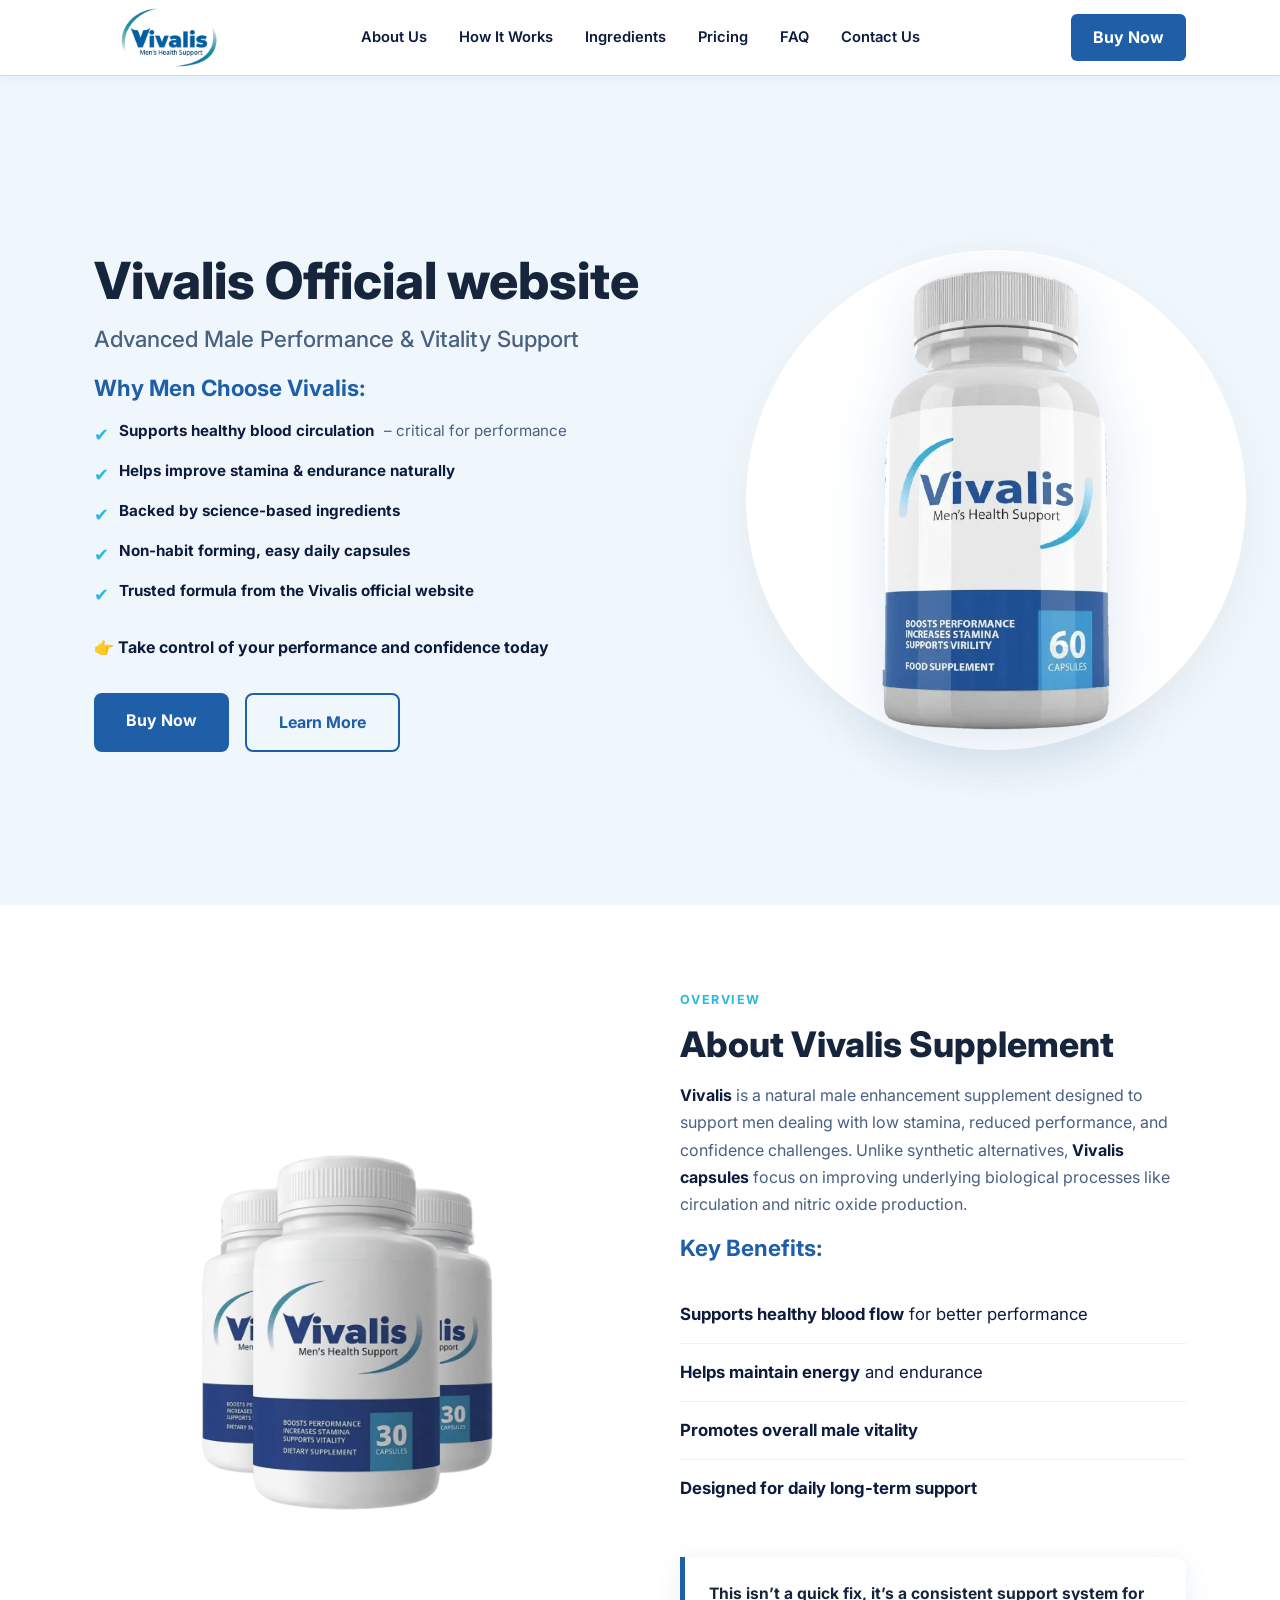
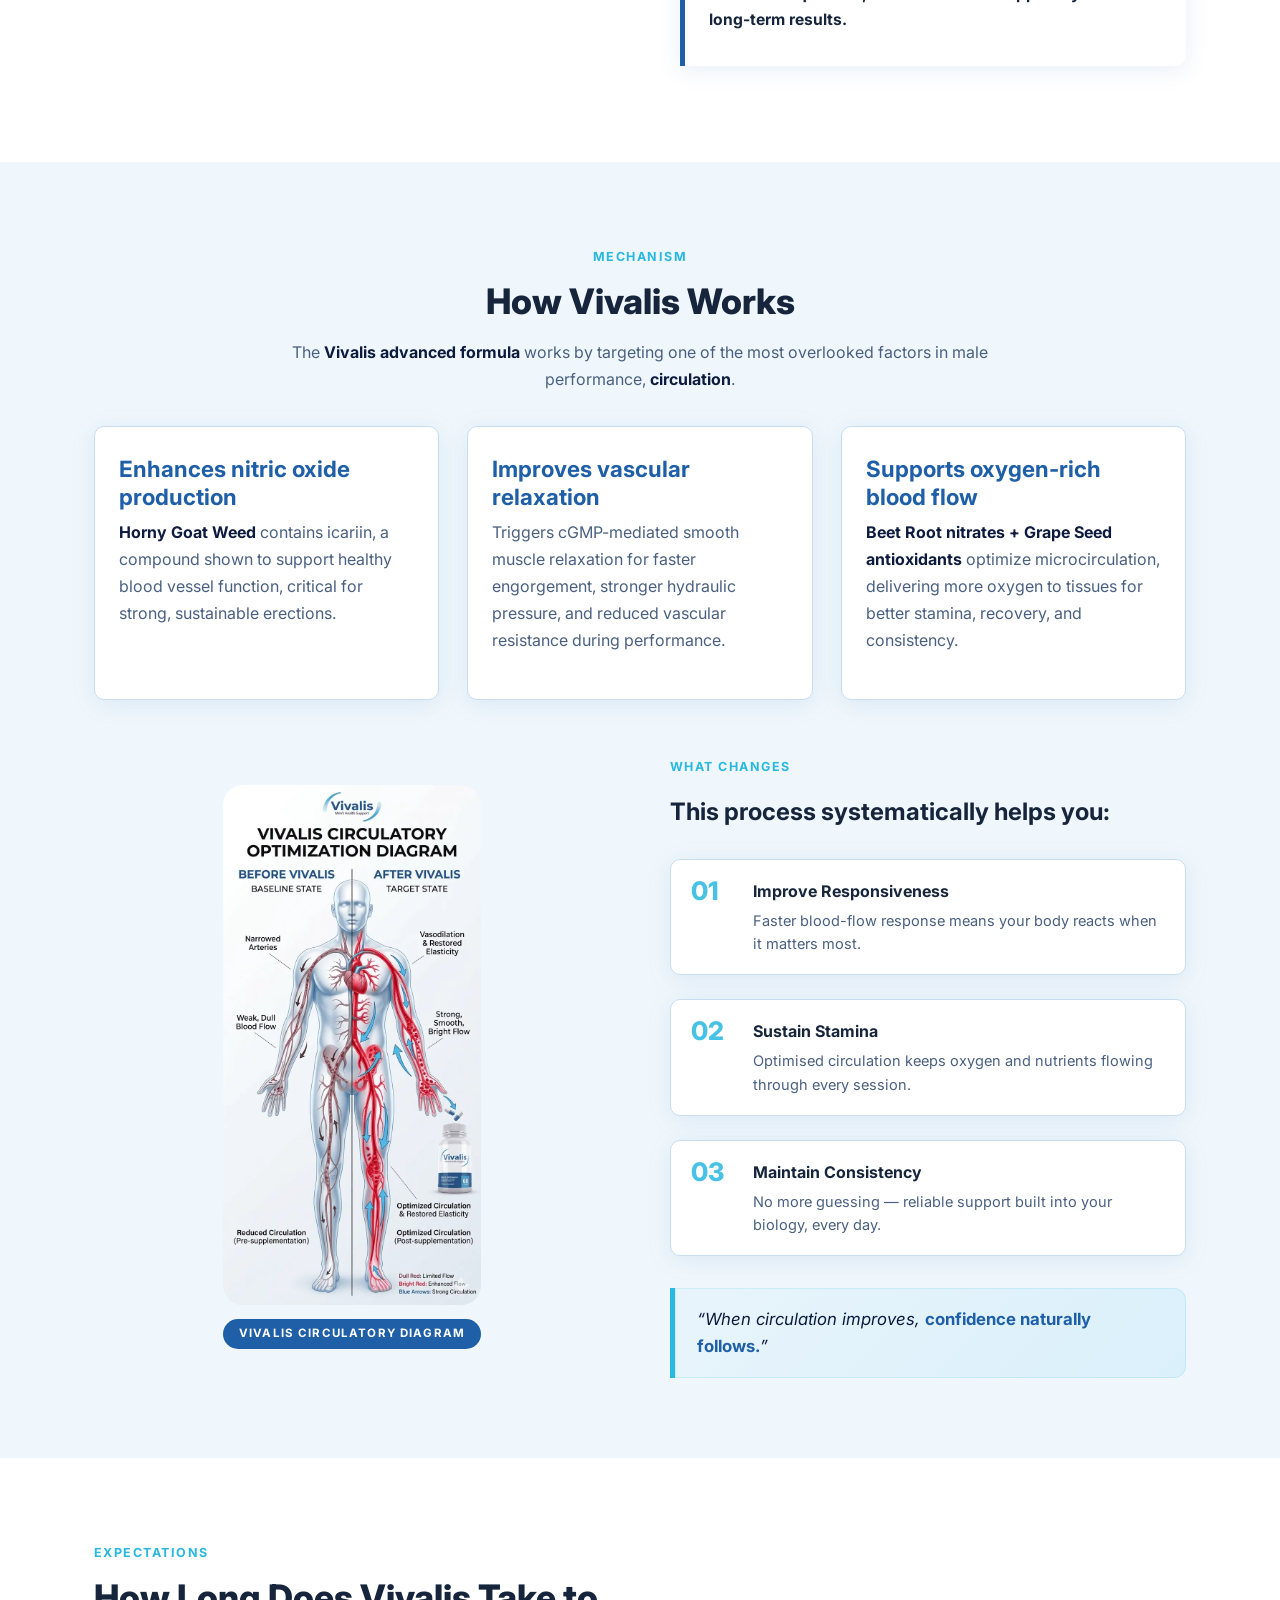
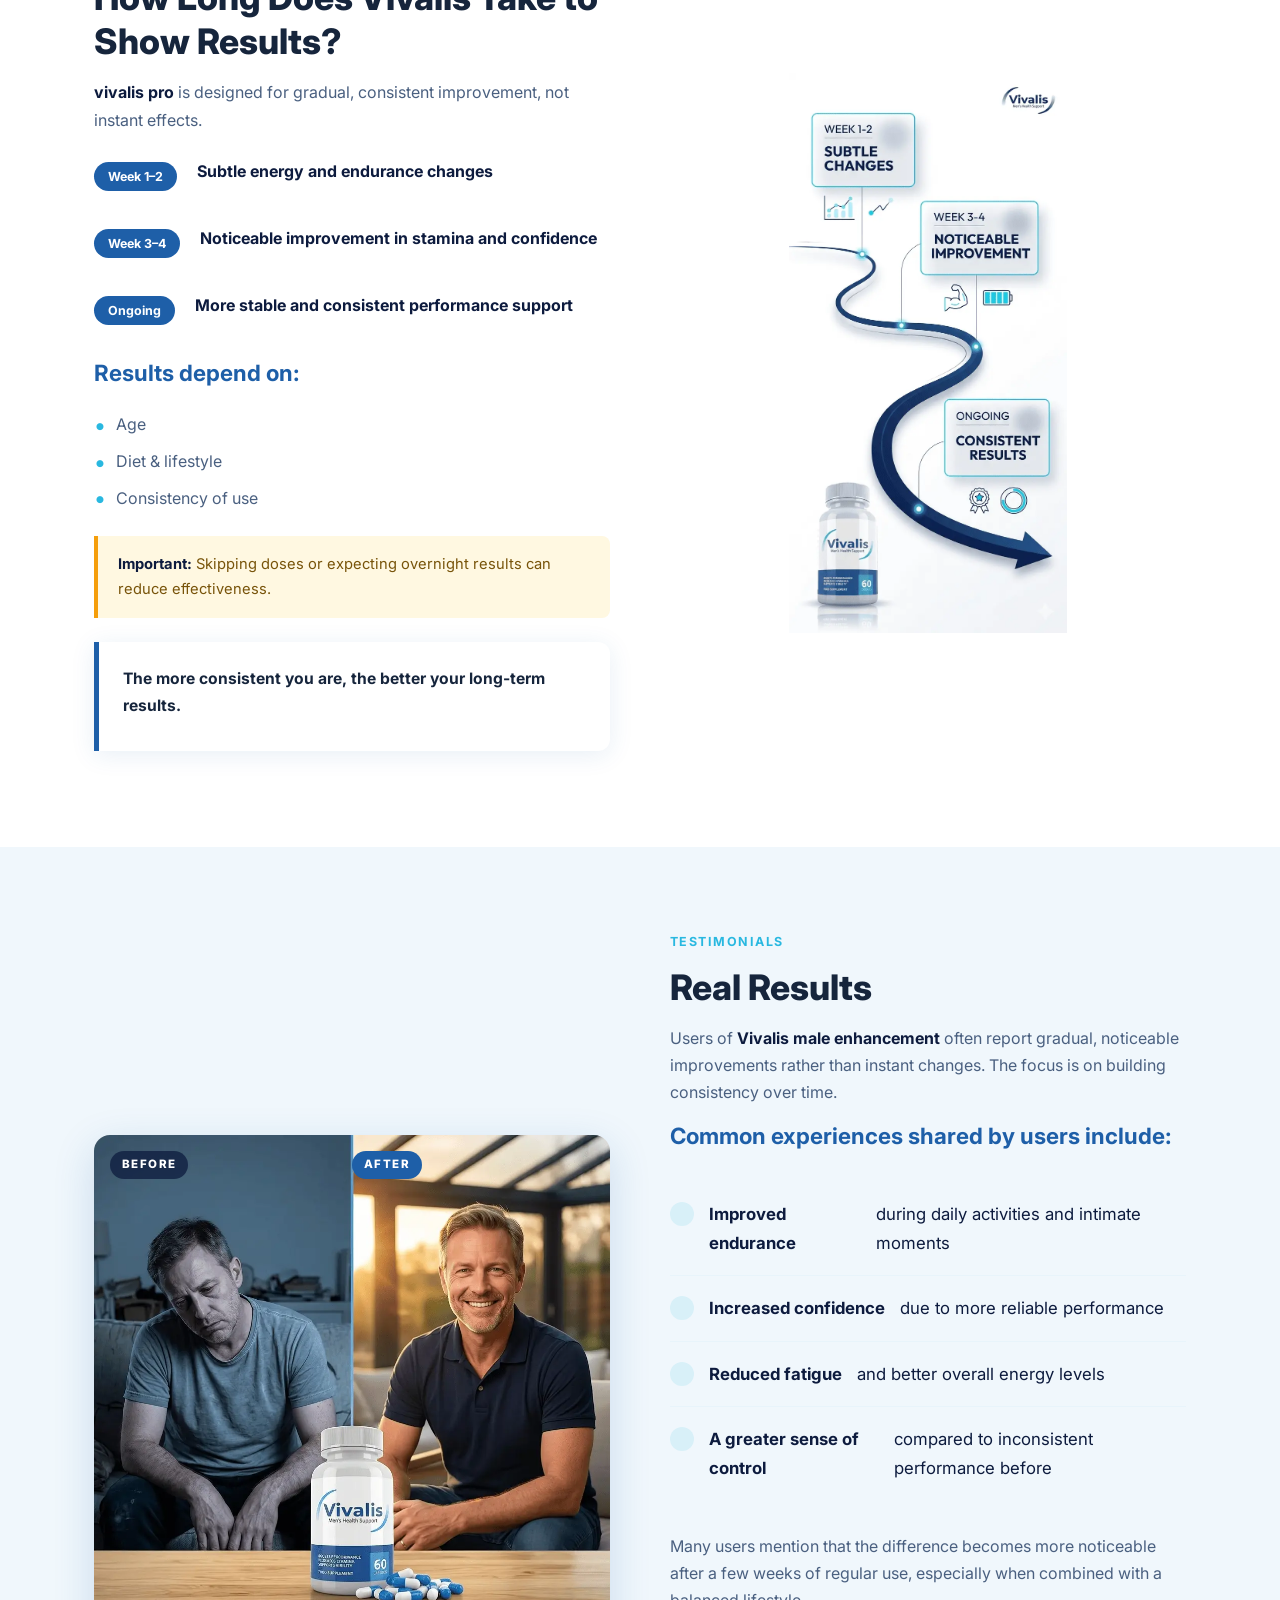
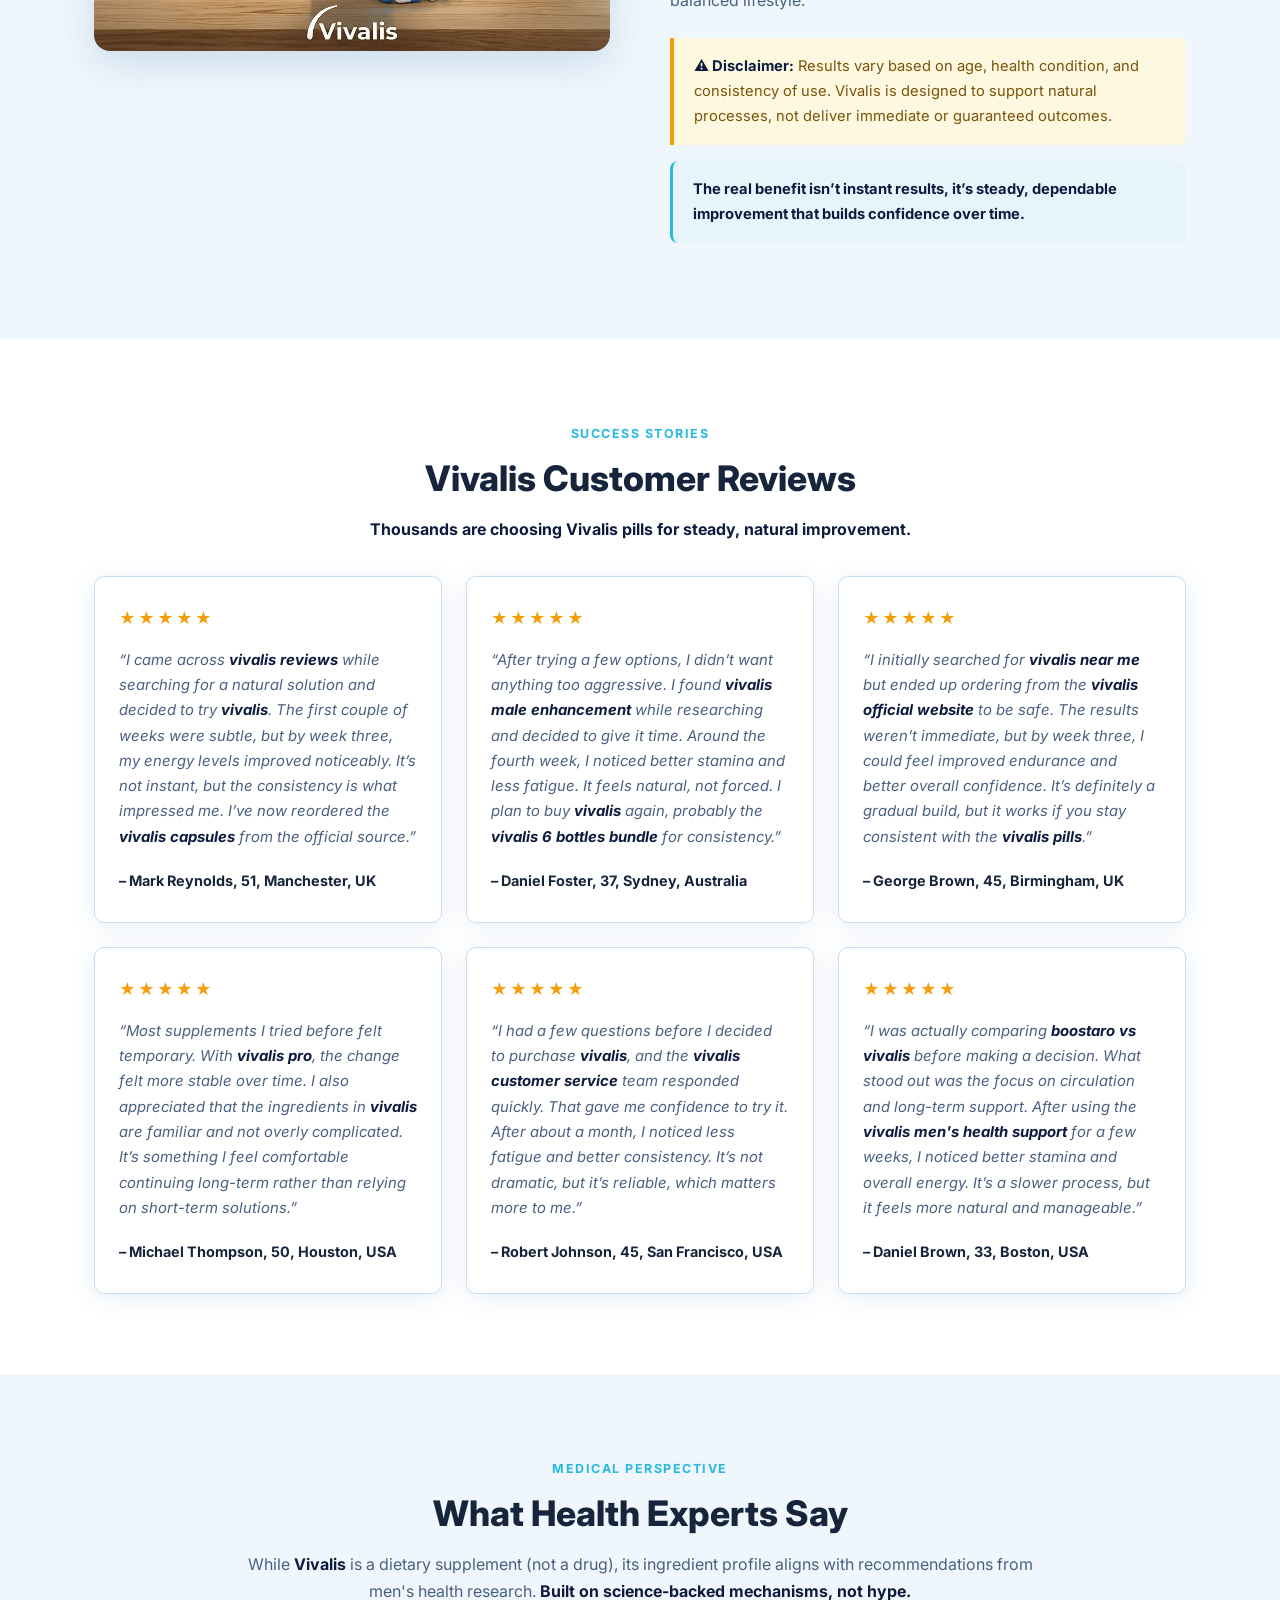
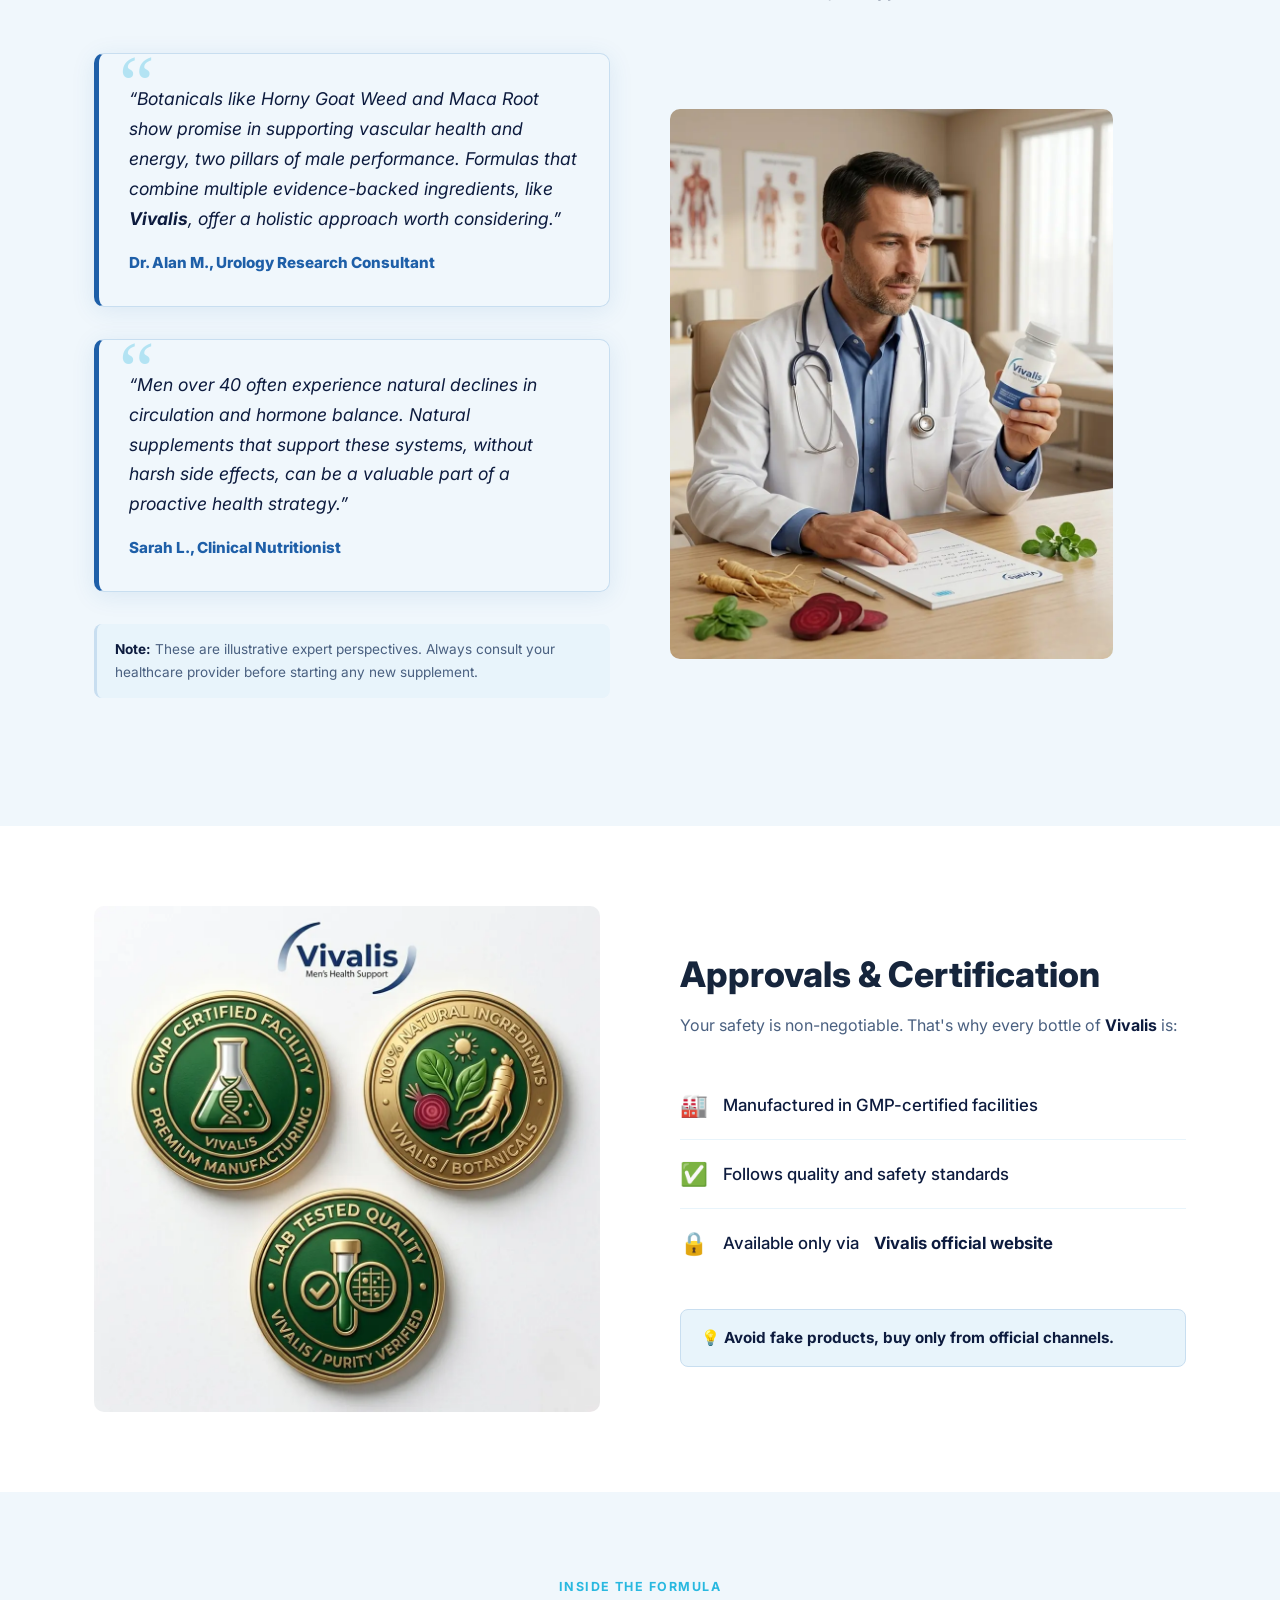
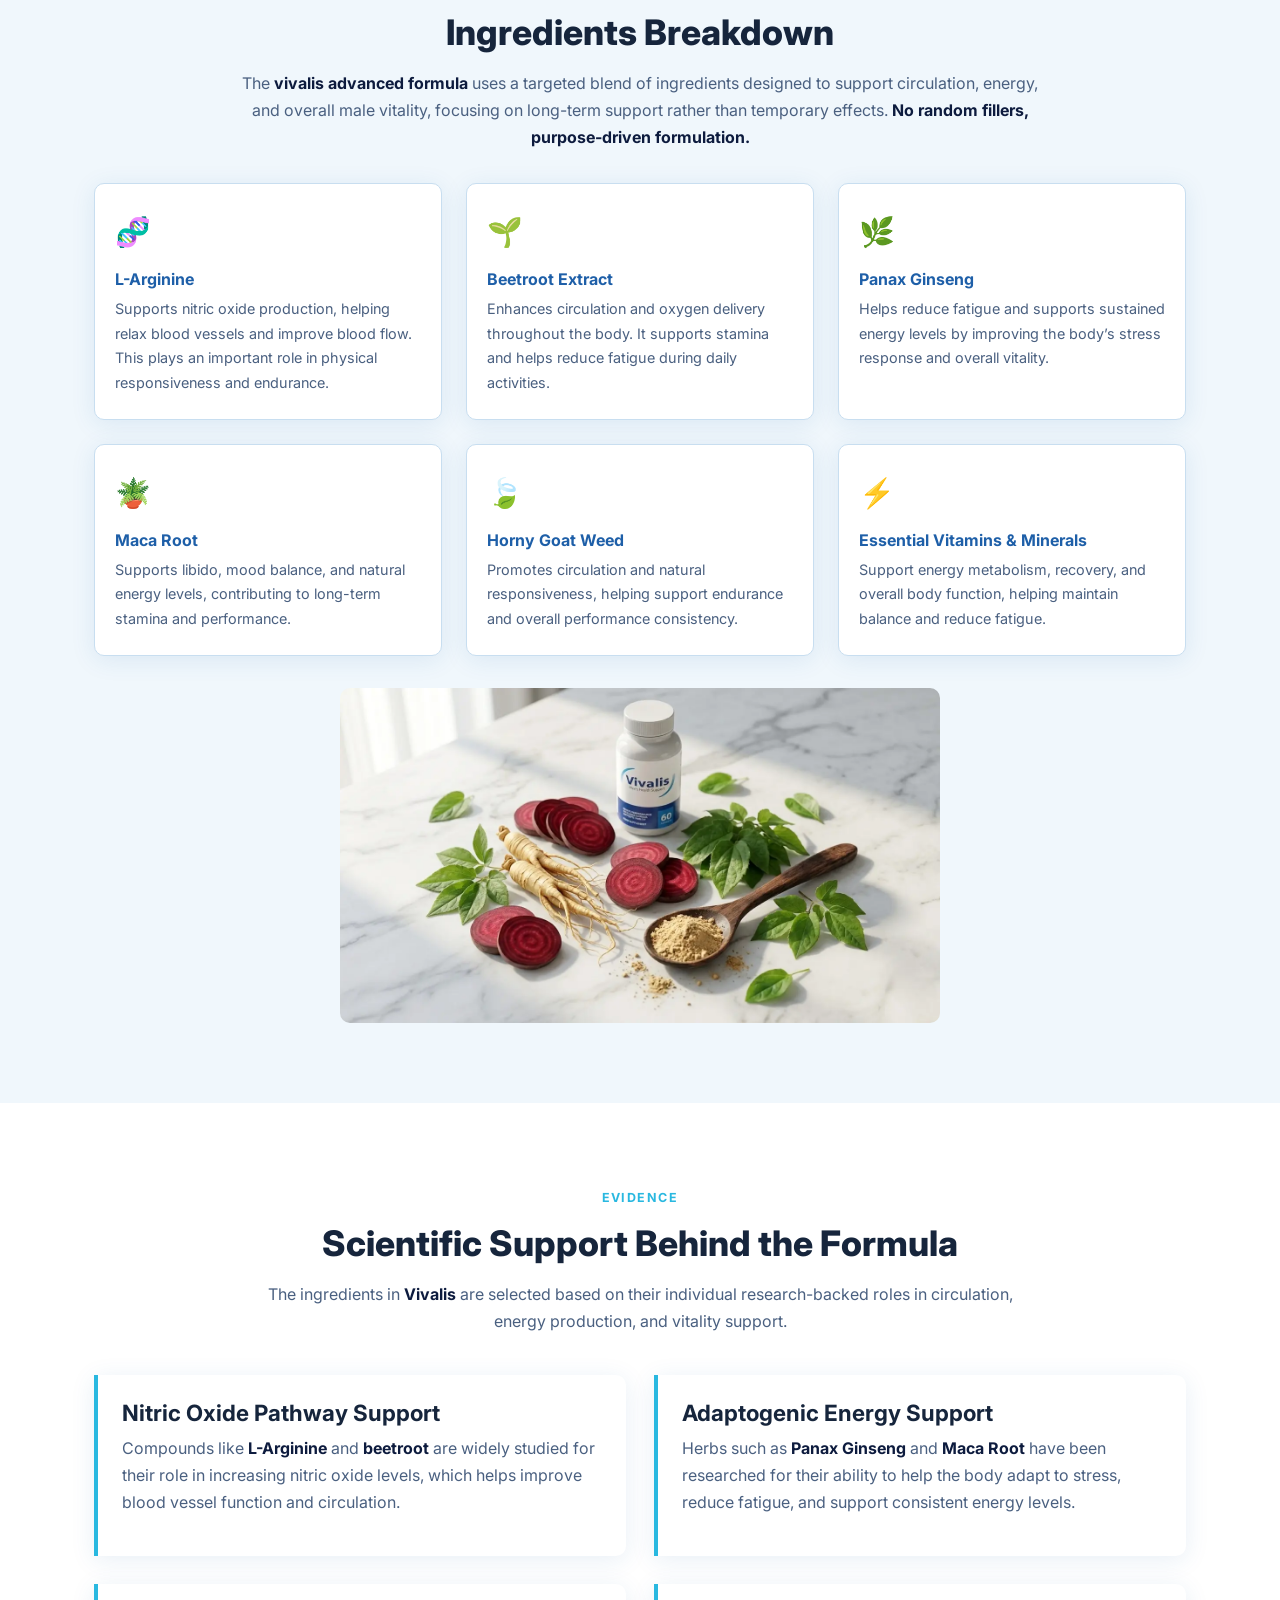
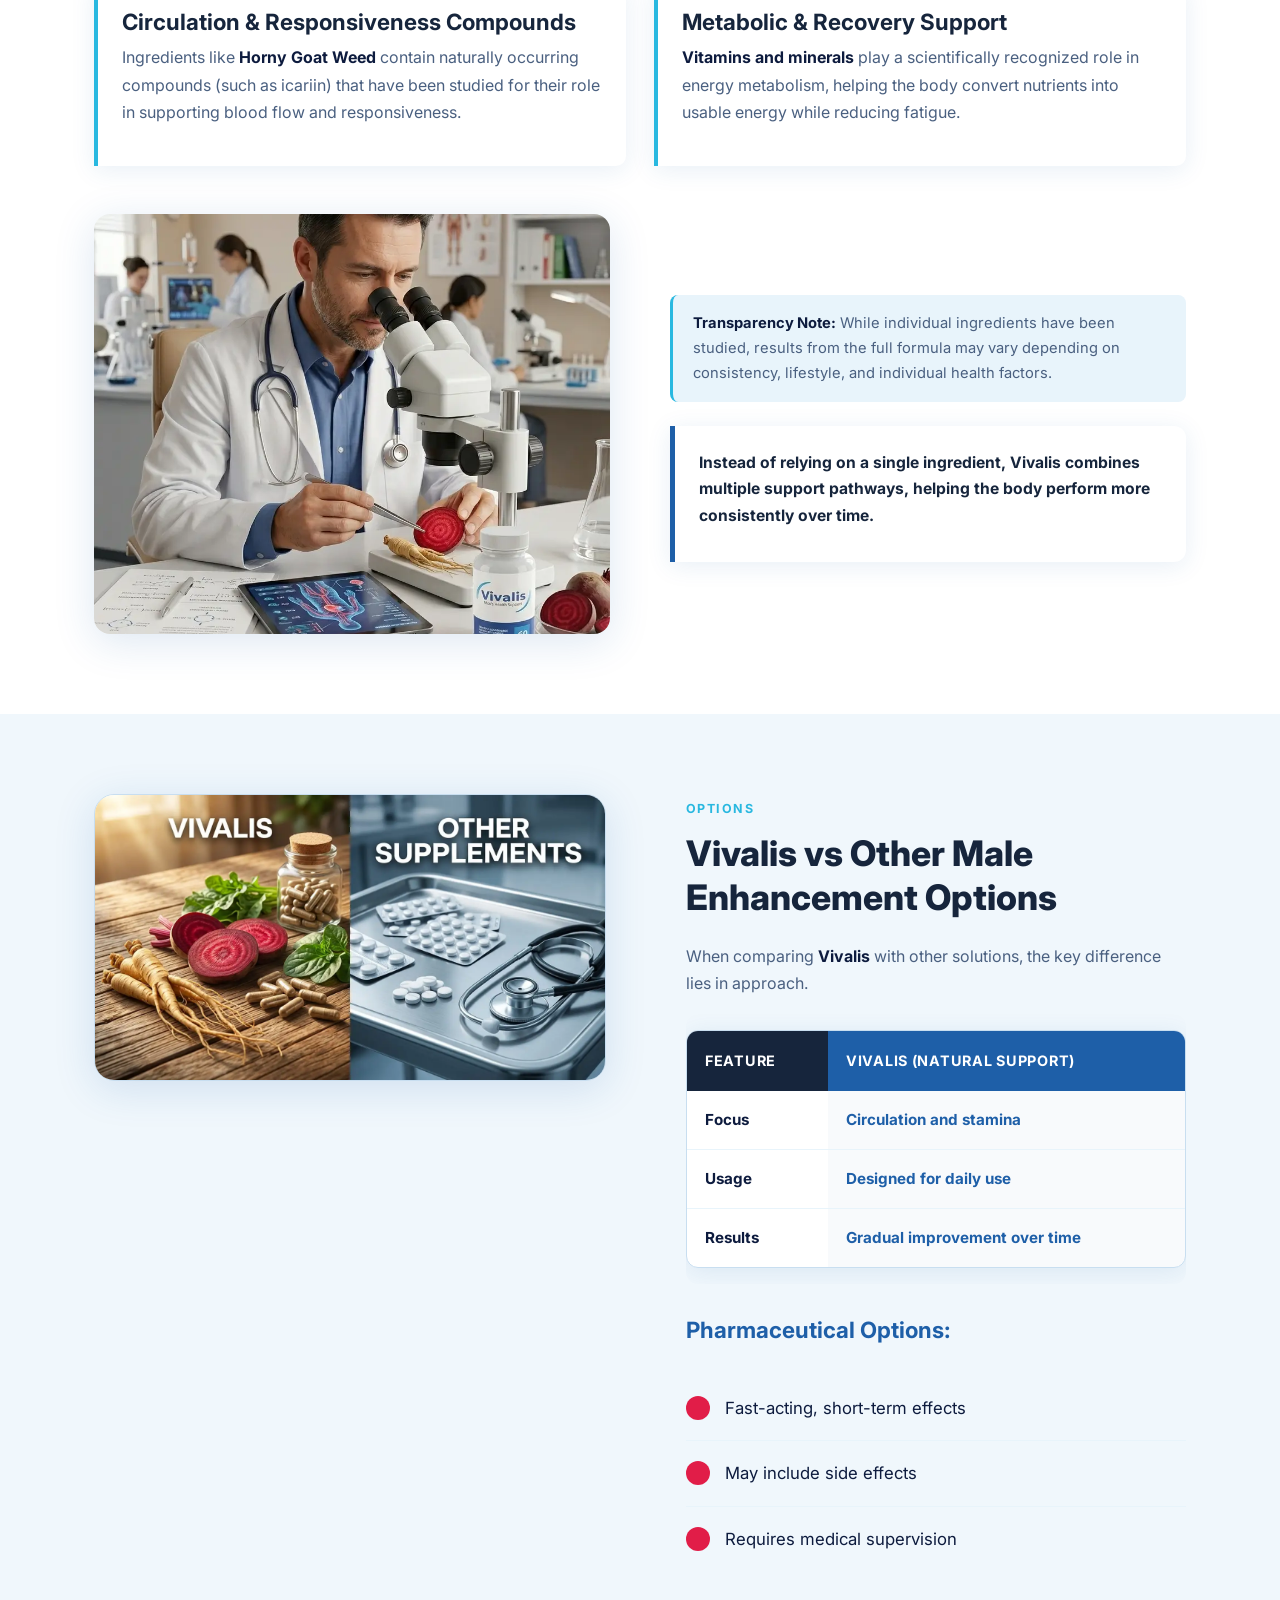
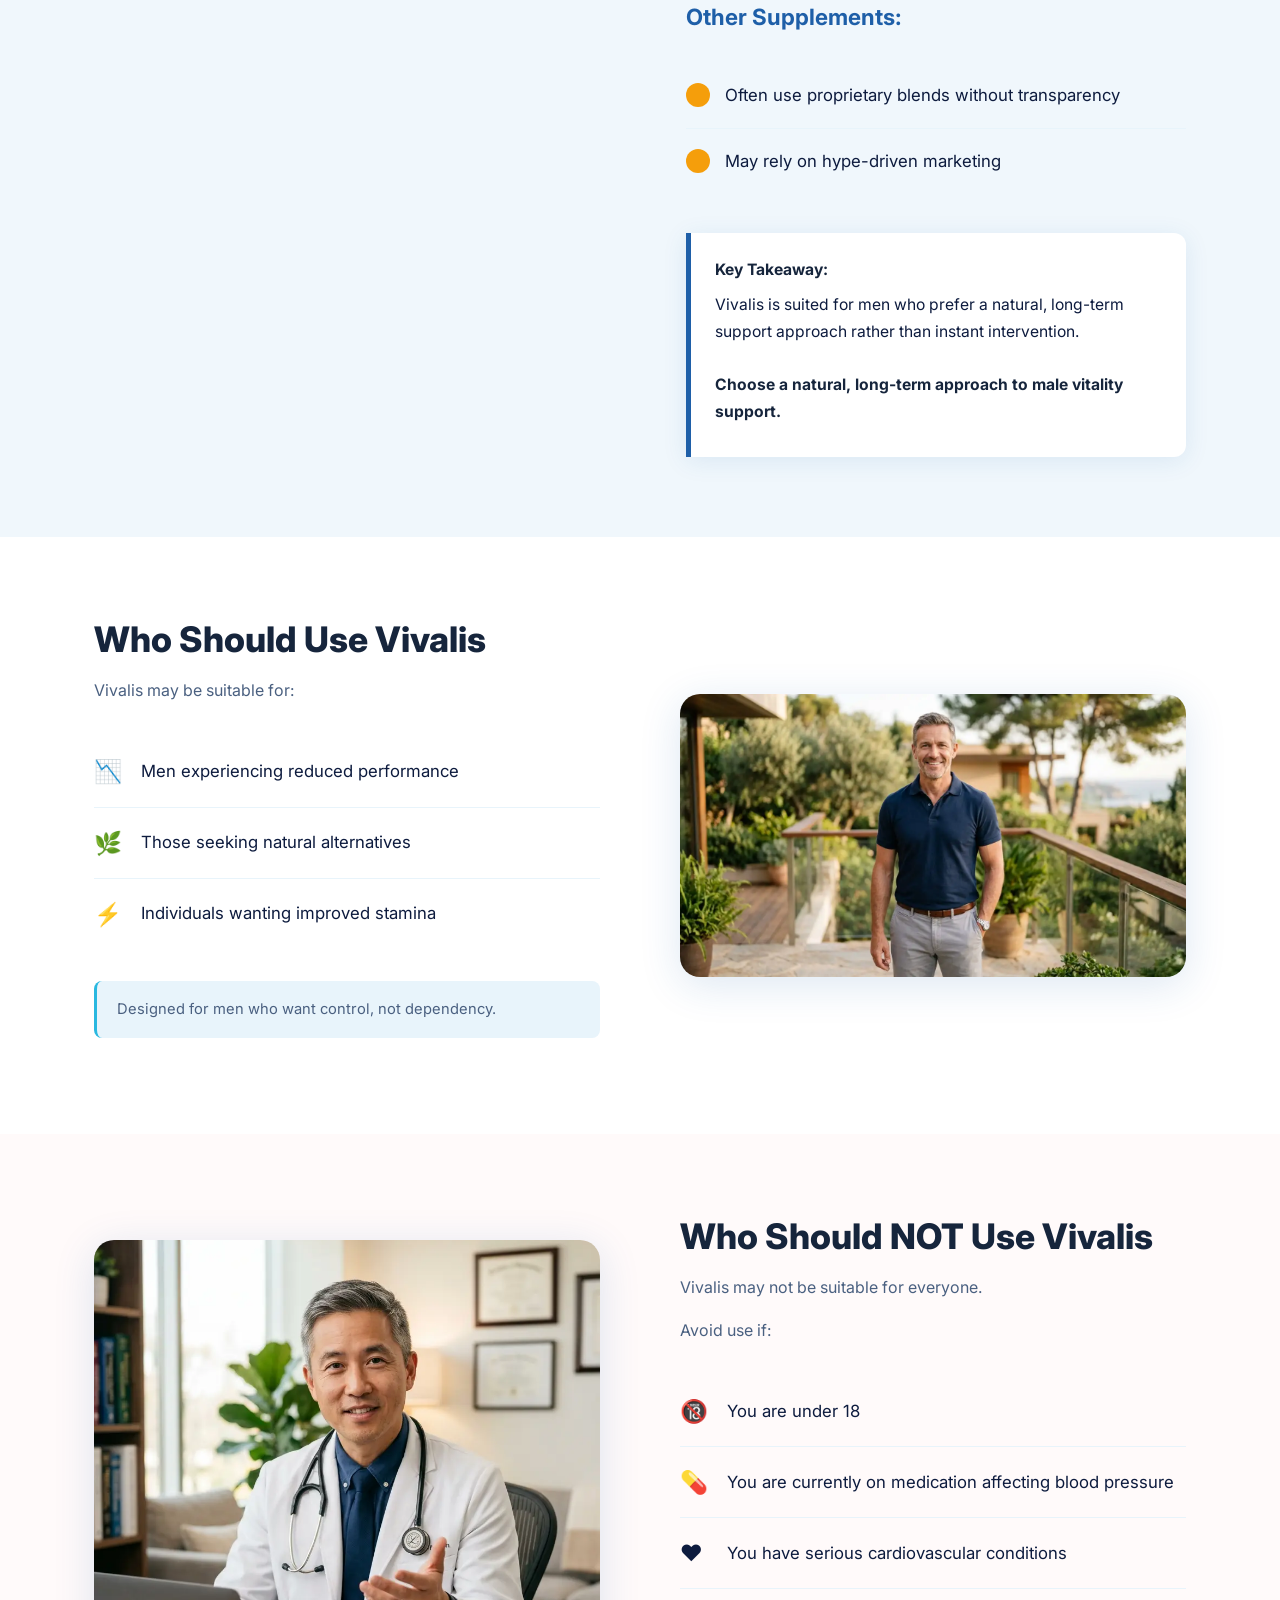
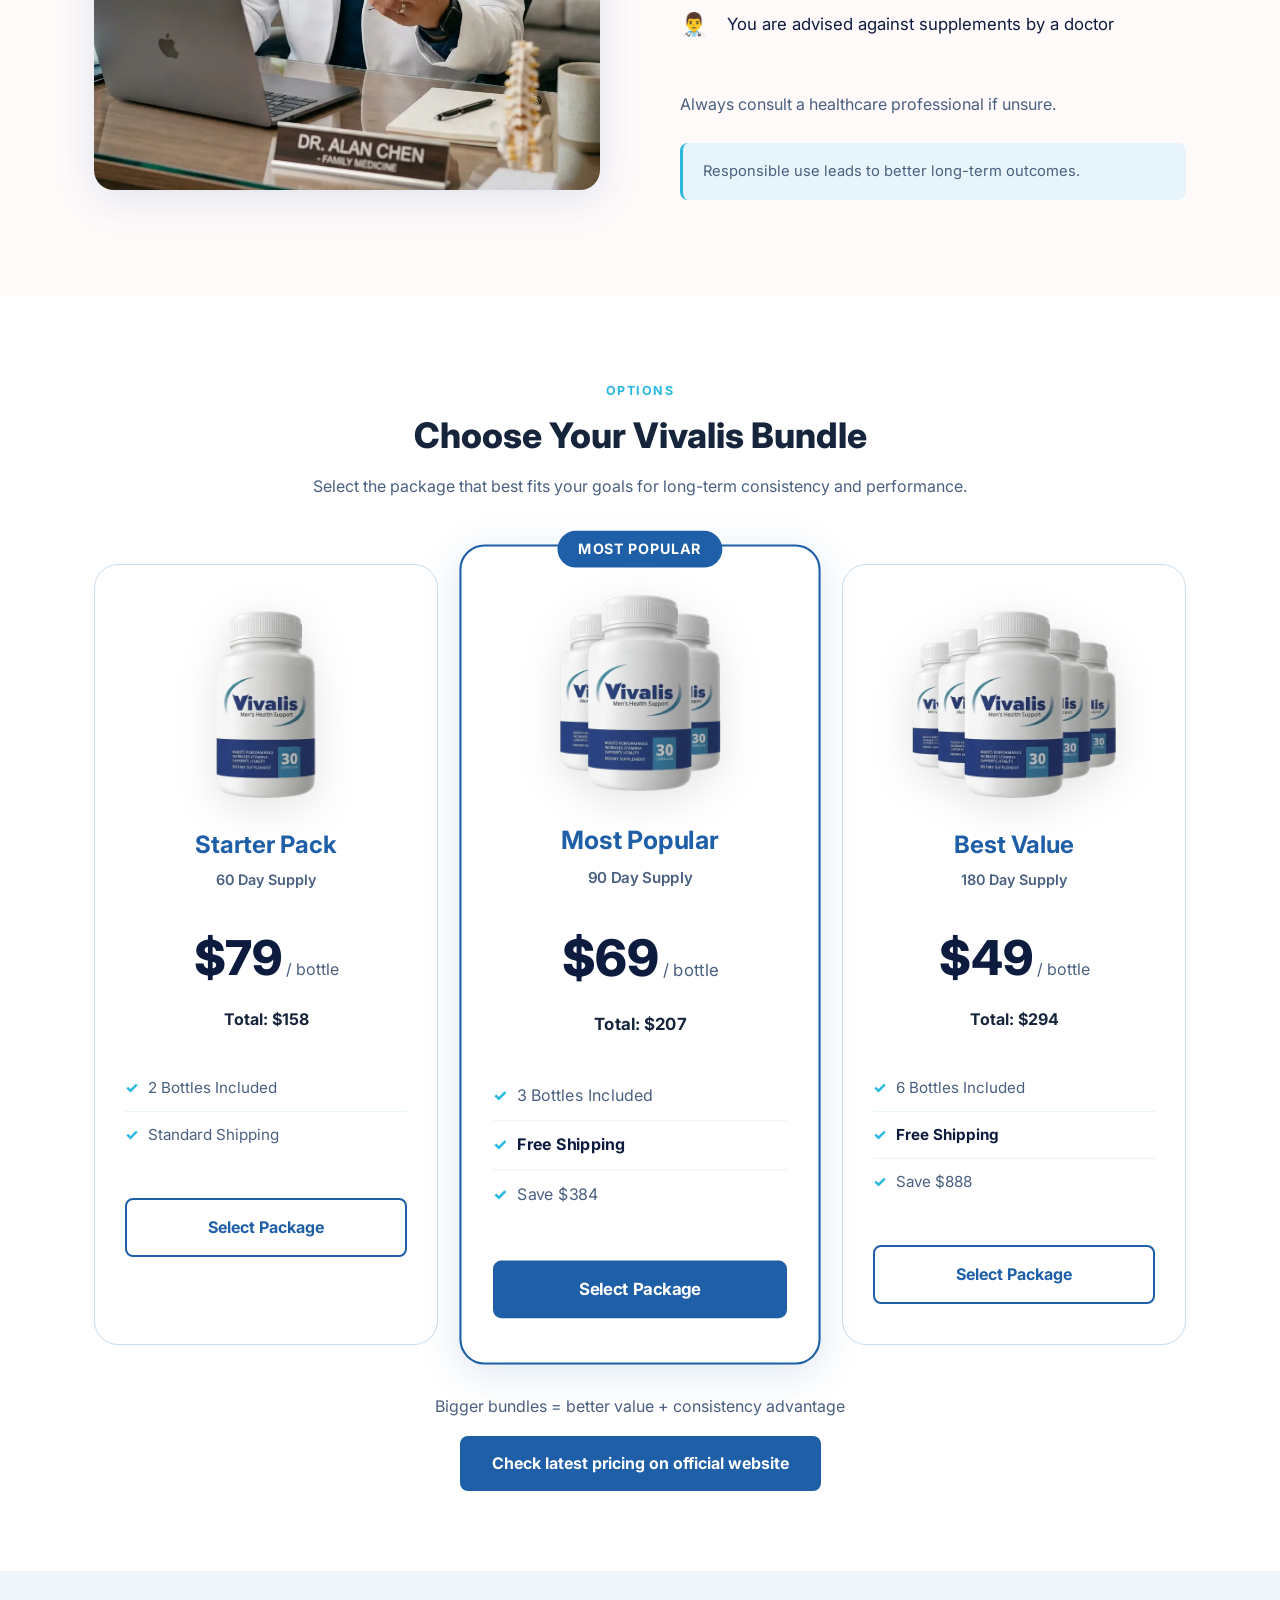
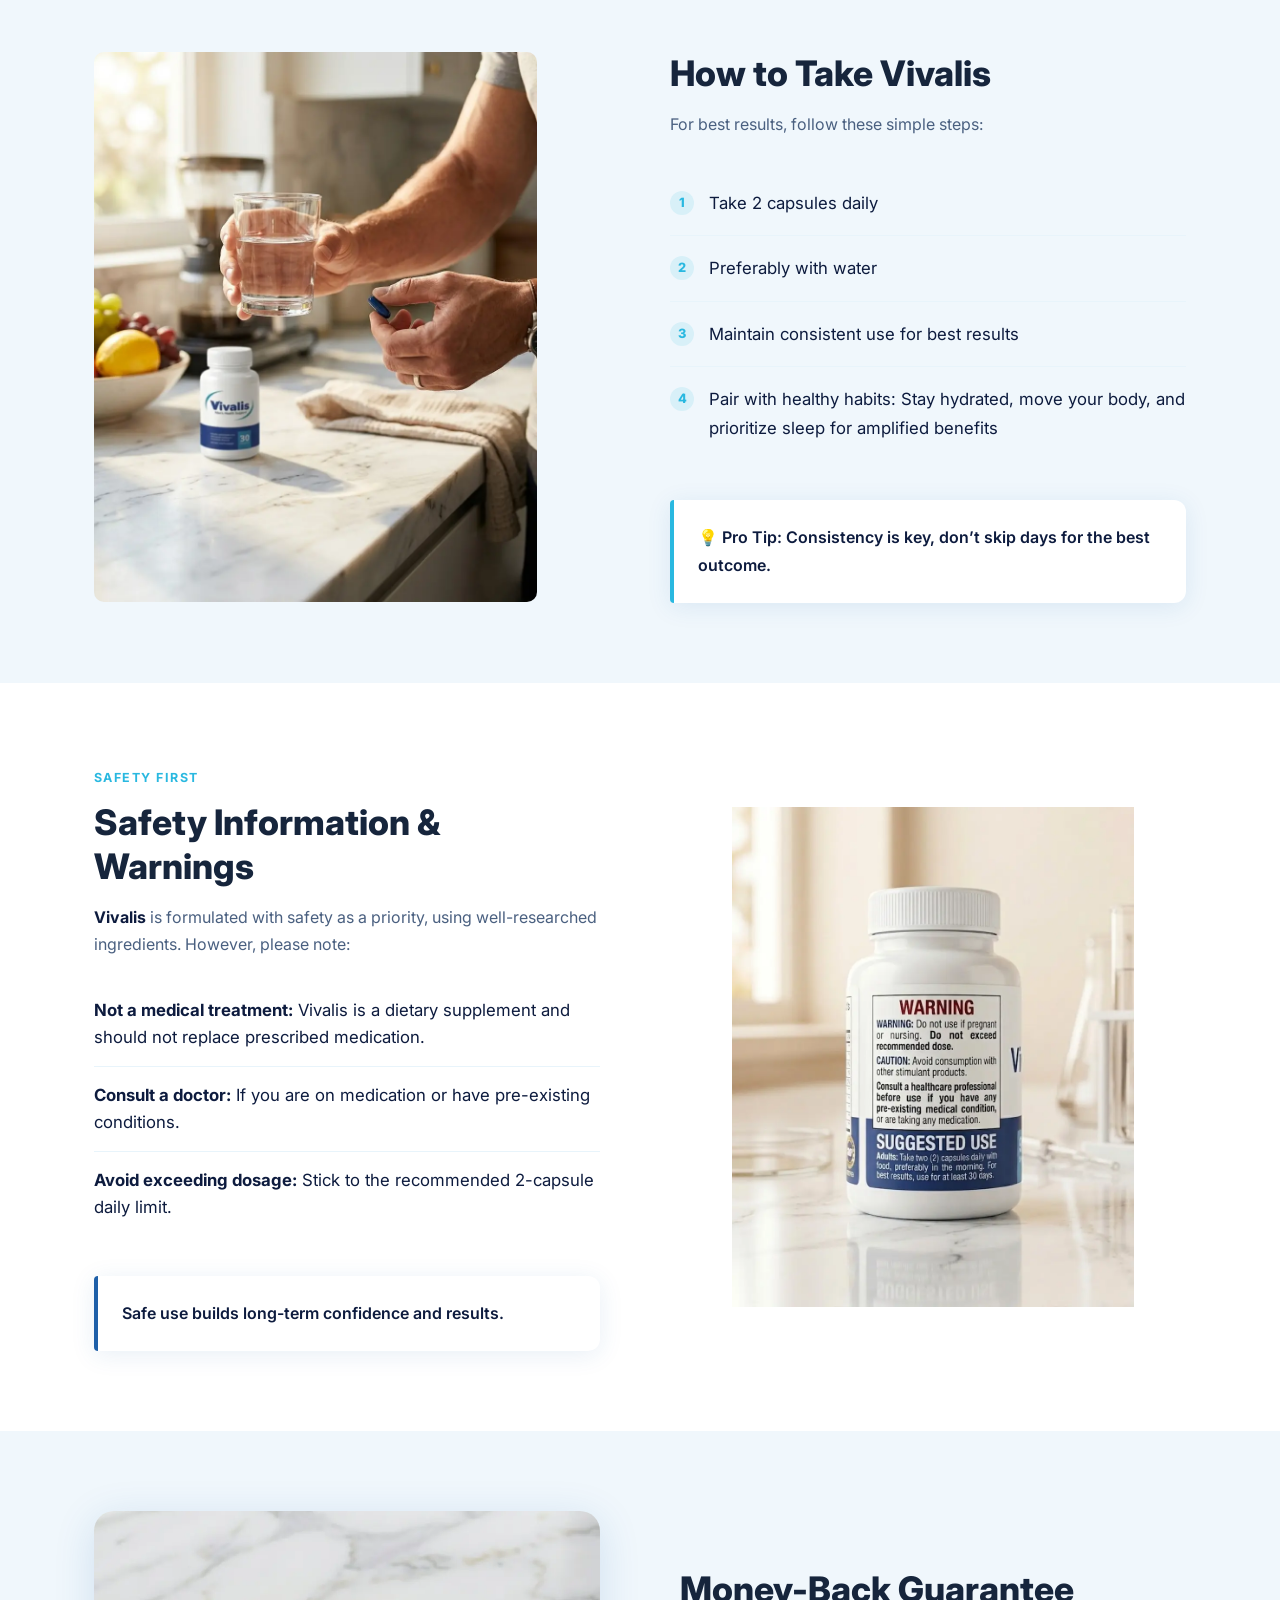
==== public_html/index.html @ 1400b929 "Initial commit" ====
<!DOCTYPE html>
<html lang="en">

<head>
    <meta charset="UTF-8">
    <meta name="viewport" content="width=device-width, initial-scale=1.0">
    <meta name="title" content="Vivalis Official Website - Advanced Male Performance & Vitality Support">
    <meta name="description"
        content="Vivalis is a natural male enhancement supplement designed to support men dealing with low stamina, reduced performance, and confidence challenges.">
    <title>Vivalis Official Website - Advanced Male Performance & Vitality Support</title>

    <!-- Open Graph Meta Tags -->
    <meta property="og:title" content="Vivalis Official Website - Advanced Male Performance & Vitality Support">
    <meta property="og:description"
        content="Vivalis is a natural male enhancement supplement designed to support men dealing with low stamina, reduced performance, and confidence challenges.">
    <meta property="og:url" content="https://www.vivalisofficial.com/">
    <meta property="og:image" content="https://www.vivalisofficial.com/Images/hero-section-bottle.webp">
    <meta property="og:type" content="website">

    <!-- Twitter Card Meta Tags -->
    <meta name="twitter:card" content="summary_large_image">
    <meta name="twitter:title" content="Vivalis Official Website - Advanced Male Performance & Vitality Support">
    <meta name="twitter:description"
        content="Vivalis is a natural male enhancement supplement designed to support men dealing with low stamina, reduced performance, and confidence challenges.">
    <meta name="twitter:image" content="https://www.vivalisofficial.com/Images/hero-section-bottle.webp">

    <link rel="canonical" href="https://www.vivalisofficial.com/">
    <link rel="icon" type="image/x-icon" href="favicon.ico?v=2">
    <link rel="shortcut icon" href="favicon.ico?v=2">
    <link rel="stylesheet" href="css/style.css">

    <!-- Google tag (gtag.js) -->
    <script async src="https://www.googletagmanager.com/gtag/js?id=G-XXXXXXXXXX"></script>
    <script>
        window.dataLayer = window.dataLayer || [];
        function gtag() { dataLayer.push(arguments); }
        gtag('js', new Date());

        gtag('config', 'G-XXXXXXXXXX');
    </script>

    <!-- ================== STRUCTURED DATA (SCHEMA) ================== -->
    <script type="application/ld+json">
  {
    "@context": "https://schema.org",
    "@graph": [
      {
        "@type": "Product",
        "name": "Vivalis",
        "description": "Vivalis is a natural male enhancement supplement designed to support men dealing with low stamina, reduced performance, and confidence challenges.",
        "image": "https://www.vivalisofficial.com/Images/hero-section-bottle.webp",
        "brand": {
          "@type": "Brand",
          "name": "Vivalis Labs"
        },
        "offers": {
          "@type": "AggregateOffer",
          "url": "https://www.vivalisofficial.com/",
          "priceCurrency": "USD",
          "lowPrice": "49.00",
          "highPrice": "79.00",
          "offerCount": "3"
        },
        "aggregateRating": {
          "@type": "AggregateRating",
          "ratingValue": "5.0",
          "reviewCount": "6"
        },
        "review": [
          {
            "@type": "Review",
            "author": { "@type": "Person", "name": "Mark Reynolds" },
            "datePublished": "2026-04-15",
            "reviewRating": { "@type": "Rating", "ratingValue": "5" },
            "reviewBody": "The first couple of weeks were subtle, but by week three, my energy levels improved noticeably. It’s not instant, but the consistency is what impressed me."
          },
          {
            "@type": "Review",
            "author": { "@type": "Person", "name": "Daniel Foster" },
            "datePublished": "2026-04-20",
            "reviewRating": { "@type": "Rating", "ratingValue": "5" },
            "reviewBody": "Around the fourth week, I noticed better stamina and less fatigue. It feels natural, not forced."
          },
          {
            "@type": "Review",
            "author": { "@type": "Person", "name": "George Brown" },
            "datePublished": "2026-03-10",
            "reviewRating": { "@type": "Rating", "ratingValue": "5" },
            "reviewBody": "The results weren’t immediate, but by week three, I could feel improved endurance and better overall confidence."
          },
          {
            "@type": "Review",
            "author": { "@type": "Person", "name": "Michael Thompson" },
            "datePublished": "2026-02-28",
            "reviewRating": { "@type": "Rating", "ratingValue": "5" },
            "reviewBody": "With vivalis pro, the change felt more stable over time. I also appreciated that the ingredients are familiar and not overly complicated."
          },
          {
            "@type": "Review",
            "author": { "@type": "Person", "name": "Robert Johnson" },
            "datePublished": "2026-03-25",
            "reviewRating": { "@type": "Rating", "ratingValue": "5" },
            "reviewBody": "After about a month, I noticed less fatigue and better consistency. It’s not dramatic, but it’s reliable, which matters more to me."
          },
          {
            "@type": "Review",
            "author": { "@type": "Person", "name": "Daniel Brown" },
            "datePublished": "2026-04-05",
            "reviewRating": { "@type": "Rating", "ratingValue": "5" },
            "reviewBody": "After using the vivalis men's health support for a few weeks, I noticed better stamina and overall energy."
          }
        ]
      },
      {
        "@type": "FAQPage",
        "mainEntity": [
          {
            "@type": "Question",
            "name": "What is Vivalis?",
            "acceptedAnswer": {
              "@type": "Answer",
              "text": "Vivalis is a natural men’s health supplement designed to support blood flow, stamina, and performance using scientifically backed ingredients. It focuses on long-term vitality rather than quick fixes."
            }
          },
          {
            "@type": "Question",
            "name": "Does Vivalis really work?",
            "acceptedAnswer": {
              "@type": "Answer",
              "text": "Results vary, but many users report improved stamina and confidence with consistent use of Vivalis capsules, especially when taken daily for several weeks."
            }
          },
          {
            "@type": "Question",
            "name": "Where to buy Vivalis?",
            "acceptedAnswer": {
              "@type": "Answer",
              "text": "Only purchase from the Vivalis official website to avoid counterfeit products and ensure product authenticity, proper storage, and refund eligibility."
            }
          },
          {
            "@type": "Question",
            "name": "Is Vivalis good for ED?",
            "acceptedAnswer": {
              "@type": "Answer",
              "text": "Vivalis for ED support works by improving blood circulation and nitric oxide levels, which are essential for performance. It is not a medical treatment but may support men experiencing mild performance challenges."
            }
          },
          {
            "@type": "Question",
            "name": "Is Vivalis legit?",
            "acceptedAnswer": {
              "@type": "Answer",
              "text": "Yes, Vivalis men's health supplement is formulated with known ingredients used in male support formulas and is manufactured under quality-controlled conditions. Always buy from the official source to ensure legitimacy."
            }
          },
          {
            "@type": "Question",
            "name": "Is Vivalis FDA approved?",
            "acceptedAnswer": {
              "@type": "Answer",
              "text": "Vivalis is not FDA-approved, as dietary supplements are not approved by the FDA. However, it is typically manufactured in FDA-registered and GMP-certified facilities, which follow safety standards."
            }
          },
          {
            "@type": "Question",
            "name": "Is Vivalis safe to use?",
            "acceptedAnswer": {
              "@type": "Answer",
              "text": "For most healthy adults, Vivalis pills are generally well-tolerated when taken as directed. If you have medical conditions or take medication, consult a healthcare professional first."
            }
          },
          {
            "@type": "Question",
            "name": "How does Vivalis work?",
            "acceptedAnswer": {
              "@type": "Answer",
              "text": "The Vivalis advanced formula works by boosting nitric oxide production, improving blood flow, and supporting vascular function, which are key factors in stamina and performance."
            }
          },
          {
            "@type": "Question",
            "name": "How long does it take for Vivalis to work?",
            "acceptedAnswer": {
              "@type": "Answer",
              "text": "Most users report noticeable benefits within 2–4 weeks, though results vary depending on consistency, lifestyle, and individual health factors."
            }
          },
          {
            "@type": "Question",
            "name": "How do you take Vivalis pills?",
            "acceptedAnswer": {
              "@type": "Answer",
              "text": "Take 2 capsules daily with water, preferably at the same time each day to maintain consistent levels in your system."
            }
          },
          {
            "@type": "Question",
            "name": "What are the ingredients in Vivalis?",
            "acceptedAnswer": {
              "@type": "Answer",
              "text": "Vivalis ingredients typically include amino acids like L-Arginine and herbal extracts that support circulation, endurance, and male vitality."
            }
          },
          {
            "@type": "Question",
            "name": "How much does Vivalis cost?",
            "acceptedAnswer": {
              "@type": "Answer",
              "text": "Pricing varies depending on bundles. Vivalis 6 bottles usually offer the best value per bottle compared to single purchases."
            }
          }
        ]
      }
    ]
  }
  </script>
</head>

<body>

    <header id="site-header">
        <div class="container nav-inner">
            <a href="#" class="nav-logo">
                <img src="Images/vivalis-official-logo.webp" alt="Vivalis Official Logo">
            </a>
            <nav class="nav-links">
                <a href="about-us.html">About Us</a>
                <a href="#how-it-works">How It Works</a>
                <a href="#ingredients">Ingredients</a>
                <a href="#pricing">Pricing</a>
                <a href="#faq">FAQ</a>
                <a href="contact-us.html">Contact Us</a>
                <a href="https://secureofficialsite.store/buy-vivalis" class="nav-cta nav-cta-mobile">Buy Now</a>
            </nav>
            <div class="nav-actions">
                <a href="https://secureofficialsite.store/buy-vivalis" class="nav-cta nav-cta-desktop">Buy Now</a>
                <button class="nav-toggle" aria-label="Toggle Navigation">
                    <span></span>
                    <span></span>
                    <span></span>
                </button>
            </div>
        </div>
    </header>

    <section id="hero">
        <div class="container hero-inner">
            <div class="hero-content">
                <h1>Vivalis Official website</h1>
                <p class="hero-subtitle">Advanced Male Performance & Vitality Support</p>

                <h3>Why Men Choose Vivalis:</h3>
                <ul class="hero-checklist">
                    <li><span class="check">✔</span> <strong>Supports healthy blood circulation</strong> – critical for
                        performance</li>
                    <li><span class="check">✔</span> <strong>Helps improve stamina & endurance naturally</strong></li>
                    <li><span class="check">✔</span> <strong>Backed by science-based ingredients</strong></li>
                    <li><span class="check">✔</span> <strong>Non-habit forming, easy daily capsules</strong></li>
                    <li><span class="check">✔</span> <strong>Trusted formula from the Vivalis official website</strong>
                    </li>
                </ul>

                <p>👉 <strong>Take control of your performance and confidence today</strong></p>

                <div class="hero-btns">
                    <a href="https://secureofficialsite.store/buy-vivalis" class="btn btn-primary">Buy Now</a>
                    <a href="#how-it-works" class="btn btn-outline">Learn More</a>
                </div>
            </div>
            <div class="hero-img-wrap">
                <img src="Images/hero-section-bottle.webp" alt="Vivalis Official Supplement Bottle" id="hero-img">
            </div>
        </div>
    </section>

    <section id="about">
        <div class="container about-inner">
            <div class="about-img">
                <!-- Optional image slot for about -->
                <img src="Images/vivalis capsules bottle packaging.webp" alt="vivalis capsules bottle packaging">
            </div>
            <div class="about-content">
                <span class="section-label">Overview</span>
                <h2>About Vivalis Supplement</h2>
                <p><strong>Vivalis</strong> is a natural male enhancement supplement designed to support men dealing
                    with low stamina, reduced performance, and confidence challenges. Unlike synthetic alternatives,
                    <strong>Vivalis capsules</strong> focus on improving underlying biological processes like
                    circulation and nitric oxide production.
                </p>

                <h3>Key Benefits:</h3>
                <ul class="benefit-list">
                    <li><strong>Supports healthy blood flow</strong> for better performance</li>
                    <li><strong>Helps maintain energy</strong> and endurance</li>
                    <li><strong>Promotes overall male vitality</strong></li>
                    <li><strong>Designed for daily long-term support</strong></li>
                </ul>

                <p class="compare-takeaway"><strong>This isn’t a quick fix, it’s a consistent support system for
                        long-term results.</strong></p>
            </div>
        </div>
    </section>

    <section id="how-it-works">
        <div class="container">
            <div style="text-align: center; max-width: 800px; margin: 0 auto;">
                <span class="section-label">Mechanism</span>
                <h2>How Vivalis Works</h2>
                <p>The <strong>Vivalis advanced formula</strong> works by targeting one of the most overlooked factors
                    in male performance, <strong>circulation</strong>.</p>
            </div>

            <div class="mechanism-grid">
                <div class="mechanism-card">
                    <h3>Enhances nitric oxide production</h3>
                    <p><strong>Horny Goat Weed</strong> contains icariin, a compound shown to support healthy blood
                        vessel function, critical for strong, sustainable erections.</p>
                </div>
                <div class="mechanism-card">
                    <h3>Improves vascular relaxation</h3>
                    <p>Triggers cGMP-mediated smooth muscle relaxation for faster engorgement, stronger hydraulic
                        pressure, and reduced vascular resistance during performance.</p>
                </div>
                <div class="mechanism-card">
                    <h3>Supports oxygen-rich blood flow</h3>
                    <p><strong>Beet Root nitrates + Grape Seed antioxidants</strong> optimize microcirculation,
                        delivering more oxygen to tissues for better stamina, recovery, and consistency.</p>
                </div>
            </div>

            <div class="hiw-split">
                <!-- LEFT: diagram image with glowing backdrop -->
                <div class="hiw-img-col">
                    <div class="hiw-img-glow">
                        <img src="Images/diagram showing blood flow improvement from vivalis pills.webp"
                            alt="diagram showing blood flow improvement from vivalis pills" class="hiw-diagram">
                    </div>
                    <div class="hiw-img-badge">Vivalis Circulatory Diagram</div>
                </div>

                <!-- RIGHT: rich content column -->
                <div class="hiw-content-col">
                    <span class="section-label">What Changes</span>
                    <h3 class="hiw-heading">This process systematically helps you:</h3>

                    <div class="hiw-steps">
                        <div class="hiw-step">
                            <div class="hiw-step-num">01</div>
                            <div>
                                <strong>Improve Responsiveness</strong>
                                <p>Faster blood-flow response means your body reacts when it matters most.</p>
                            </div>
                        </div>
                        <div class="hiw-step">
                            <div class="hiw-step-num">02</div>
                            <div>
                                <strong>Sustain Stamina</strong>
                                <p>Optimised circulation keeps oxygen and nutrients flowing through every session.</p>
                            </div>
                        </div>
                        <div class="hiw-step">
                            <div class="hiw-step-num">03</div>
                            <div>
                                <strong>Maintain Consistency</strong>
                                <p>No more guessing — reliable support built into your biology, every day.</p>
                            </div>
                        </div>
                    </div>

                    <blockquote class="hiw-quote">
                        &ldquo;When circulation improves,&nbsp;<em>confidence naturally follows.</em>&rdquo;
                    </blockquote>
                </div>
            </div>
        </div>
    </section>

    <section id="timeline">
        <div class="container">
            <div class="timeline-wrap">
                <div class="timeline-left">
                    <span class="section-label">Expectations</span>
                    <h2>How Long Does Vivalis Take to Show Results?</h2>
                    <p><strong>vivalis pro</strong> is designed for gradual, consistent improvement, not instant
                        effects.
                    </p>

                    <div class="timeline-steps">
                        <div class="timeline-step">
                            <div class="step-badge">Week 1–2</div>
                            <p><strong>Subtle energy and endurance changes</strong></p>
                        </div>
                        <div class="timeline-step">
                            <div class="step-badge">Week 3–4</div>
                            <p><strong>Noticeable improvement in stamina and confidence</strong></p>
                        </div>
                        <div class="timeline-step">
                            <div class="step-badge">Ongoing</div>
                            <p><strong>More stable and consistent performance support</strong></p>
                        </div>
                    </div>

                    <h3 style="margin-top: 1.5rem;">Results depend on:</h3>
                    <ul class="factors-list">
                        <li>Age</li>
                        <li>Diet &amp; lifestyle</li>
                        <li>Consistency of use</li>
                    </ul>

                    <div class="disclaimer-box" style="margin-top: 1.5rem;">
                        <strong>Important:</strong> Skipping doses or expecting overnight results can reduce
                        effectiveness.
                    </div>

                    <p class="compare-takeaway" style="margin-top: 1.5rem;"><strong>The more consistent you are, the
                            better
                            your long-term results.</strong></p>
                </div>

                <div class="timeline-right">
                    <img src="Images/Vivalis_gradual_results_timeline_2-4_weeks_consistent_use.webp"
                        alt="Vivalis gradual results timeline: 2-4 weeks consistent use" class="timeline-diagram">
                </div>
            </div>
        </div>
    </section>

    <section id="results">
        <div class="container results-grid">
            <div>
                <img src="Images/before after transformation male vitality improvement.webp"
                    alt="before after transformation male vitality improvement">
            </div>
            <div>
                <span class="section-label">Testimonials</span>
                <h2>Real Results</h2>
                <p>Users of <strong>Vivalis male enhancement</strong> often report gradual, noticeable improvements
                    rather than instant changes. The focus is on building consistency over time.</p>

                <h3>Common experiences shared by users include:</h3>
                <ul class="results-list">
                    <li>
                        <div class="dot"></div> <strong>Improved endurance</strong> during daily activities and intimate
                        moments
                    </li>
                    <li>
                        <div class="dot"></div> <strong>Increased confidence</strong> due to more reliable performance
                    </li>
                    <li>
                        <div class="dot"></div> <strong>Reduced fatigue</strong> and better overall energy levels
                    </li>
                    <li>
                        <div class="dot"></div> <strong>A greater sense of control</strong> compared to inconsistent
                        performance before
                    </li>
                </ul>

                <p>Many users mention that the difference becomes more noticeable after a few weeks of regular use,
                    especially when combined with a balanced lifestyle.</p>

                <div class="disclaimer-box">
                    <strong>⚠️ Disclaimer:</strong> Results vary based on age, health condition, and consistency of use.
                    Vivalis is designed to support natural processes, not deliver immediate or guaranteed outcomes.
                </div>

                <p class="transparency-note" style="margin-top: 1rem;"><strong>The real benefit isn’t instant results,
                        it’s steady, dependable improvement that builds confidence over time.</strong></p>
            </div>
        </div>
    </section>

    <section id="reviews">
        <div class="container">
            <div style="text-align: center;">
                <span class="section-label">Success Stories</span>
                <h2>Vivalis Customer Reviews</h2>
                <p><strong>Thousands are choosing Vivalis pills for steady, natural improvement.</strong></p>
            </div>

            <div class="reviews-grid">
                <div class="review-card">
                    <div class="review-stars">★★★★★</div>
                    <p class="review-text">“I came across <strong>vivalis reviews</strong> while searching for a natural
                        solution and decided to try <strong>vivalis</strong>. The first couple of weeks were subtle, but
                        by week three, my energy levels improved noticeably. It’s not instant, but the consistency is
                        what impressed me. I’ve now reordered the <strong>vivalis capsules</strong> from the official
                        source.”</p>
                    <div class="review-author">– Mark Reynolds, 51, Manchester, UK</div>
                </div>

                <div class="review-card">
                    <div class="review-stars">★★★★★</div>
                    <p class="review-text">“After trying a few options, I didn’t want anything too aggressive. I found
                        <strong>vivalis male enhancement</strong> while researching and decided to give it time. Around
                        the fourth week, I noticed better stamina and less fatigue. It feels natural, not forced. I plan
                        to buy <strong>vivalis</strong> again, probably the <strong>vivalis 6 bottles bundle</strong>
                        for consistency.”
                    </p>
                    <div class="review-author">– Daniel Foster, 37, Sydney, Australia</div>
                </div>

                <div class="review-card">
                    <div class="review-stars">★★★★★</div>
                    <p class="review-text">“I initially searched for <strong>vivalis near me</strong> but ended up
                        ordering from the <strong>vivalis official website</strong> to be safe. The results weren’t
                        immediate, but by week three, I could feel improved endurance and better overall confidence.
                        It’s definitely a gradual build, but it works if you stay consistent with the <strong>vivalis
                            pills</strong>.”</p>
                    <div class="review-author">– George Brown, 45, Birmingham, UK</div>
                </div>

                <div class="review-card">
                    <div class="review-stars">★★★★★</div>
                    <p class="review-text">“Most supplements I tried before felt temporary. With <strong>vivalis
                            pro</strong>, the change felt more stable over time. I also appreciated that the ingredients
                        in <strong>vivalis</strong> are familiar and not overly complicated. It’s something I feel
                        comfortable continuing long-term rather than relying on short-term solutions.”</p>
                    <div class="review-author">– Michael Thompson, 50, Houston, USA</div>
                </div>

                <div class="review-card">
                    <div class="review-stars">★★★★★</div>
                    <p class="review-text">“I had a few questions before I decided to purchase <strong>vivalis</strong>,
                        and the <strong>vivalis customer service</strong> team responded quickly. That gave me
                        confidence to try it. After about a month, I noticed less fatigue and better consistency. It’s
                        not dramatic, but it’s reliable, which matters more to me.”</p>
                    <div class="review-author">– Robert Johnson, 45, San Francisco, USA</div>
                </div>

                <div class="review-card">
                    <div class="review-stars">★★★★★</div>
                    <p class="review-text">“I was actually comparing <strong>boostaro vs vivalis</strong> before making
                        a decision. What stood out was the focus on circulation and long-term support. After using the
                        <strong>vivalis men's health support</strong> for a few weeks, I noticed better stamina and
                        overall energy. It’s a slower process, but it feels more natural and manageable.”
                    </p>
                    <div class="review-author">– Daniel Brown, 33, Boston, USA</div>
                </div>
            </div>
        </div>
    </section>

    <section id="experts">
        <div class="container">
            <div style="text-align: center; max-width: 800px; margin: 0 auto;">
                <span class="section-label">Medical Perspective</span>
                <h2>What Health Experts Say</h2>
                <p>While <strong>Vivalis</strong> is a dietary supplement (not a drug), its ingredient profile aligns
                    with recommendations from men's health research. <strong>Built on science-backed mechanisms, not
                        hype.</strong></p>
            </div>

            <div class="experts-grid">
                <div>
                    <div class="expert-quote">
                        <blockquote>“Botanicals like Horny Goat Weed and Maca Root show promise in supporting vascular
                            health and energy, two pillars of male performance. Formulas that combine multiple
                            evidence-backed ingredients, like <strong>Vivalis</strong>, offer a holistic approach worth
                            considering.”</blockquote>
                        <div class="expert-name">Dr. Alan M., Urology Research Consultant</div>
                    </div>
                    <div class="expert-quote" style="margin-top: 2rem;">
                        <blockquote>“Men over 40 often experience natural declines in circulation and hormone balance.
                            Natural supplements that support these systems, without harsh side effects, can be a
                            valuable part of a proactive health strategy.”</blockquote>
                        <div class="expert-name">Sarah L., Clinical Nutritionist</div>
                    </div>
                    <p class="expert-note"><strong>Note:</strong> These are illustrative expert perspectives. Always
                        consult your healthcare provider before starting any new supplement.</p>
                </div>
                <div>
                    <img src="Images/doctor discussing men’s health supplements.webp"
                        alt="doctor discussing men’s health supplements">
                </div>
            </div>
        </div>
    </section>

    <section id="certifications">
        <div class="container cert-grid">
            <div class="cert-img">
                <img src="Images/certification badges supplement safety.webp"
                    alt="certification badges supplement safety">
            </div>
            <div class="cert-content">
                <h2>Approvals & Certification</h2>
                <p>Your safety is non-negotiable. That's why every bottle of <strong>Vivalis</strong> is:</p>

                <ul class="cert-list">
                    <li><span class="cert-icon">🏭</span> Manufactured in GMP-certified facilities</li>
                    <li><span class="cert-icon">✅</span> Follows quality and safety standards</li>
                    <li><span class="cert-icon">🔒</span> Available only via <strong>Vivalis official website</strong>
                    </li>
                </ul>

                <div class="cert-cta">
                    <strong>💡 Avoid fake products, buy only from official channels.</strong>
                </div>
            </div>
        </div>
    </section>

    <section id="ingredients">
        <div class="container">
            <div style="text-align: center; max-width: 800px; margin: 0 auto;">
                <span class="section-label">Inside The Formula</span>
                <h2>Ingredients Breakdown</h2>
                <p>The <strong>vivalis advanced formula</strong> uses a targeted blend of ingredients designed to
                    support circulation, energy, and overall male vitality, focusing on long-term support rather than
                    temporary effects. <strong>No random fillers, purpose-driven formulation.</strong></p>
            </div>

            <div class="ingredients-grid">
                <div class="ingredient-card">
                    <div class="ingredient-icon">🧬</div>
                    <h3>L-Arginine</h3>
                    <p>Supports nitric oxide production, helping relax blood vessels and improve blood flow. This plays
                        an important role in physical responsiveness and endurance.</p>
                </div>
                <div class="ingredient-card">
                    <div class="ingredient-icon">🌱</div>
                    <h3>Beetroot Extract</h3>
                    <p>Enhances circulation and oxygen delivery throughout the body. It supports stamina and helps
                        reduce fatigue during daily activities.</p>
                </div>
                <div class="ingredient-card">
                    <div class="ingredient-icon">🌿</div>
                    <h3>Panax Ginseng</h3>
                    <p>Helps reduce fatigue and supports sustained energy levels by improving the body’s stress response
                        and overall vitality.</p>
                </div>
                <div class="ingredient-card">
                    <div class="ingredient-icon">🪴</div>
                    <h3>Maca Root</h3>
                    <p>Supports libido, mood balance, and natural energy levels, contributing to long-term stamina and
                        performance.</p>
                </div>
                <div class="ingredient-card">
                    <div class="ingredient-icon">🍃</div>
                    <h3>Horny Goat Weed</h3>
                    <p>Promotes circulation and natural responsiveness, helping support endurance and overall
                        performance consistency.</p>
                </div>
                <div class="ingredient-card">
                    <div class="ingredient-icon">⚡</div>
                    <h3>Essential Vitamins & Minerals</h3>
                    <p>Support energy metabolism, recovery, and overall body function, helping maintain balance and
                        reduce fatigue.</p>
                </div>
            </div>
            <div style="text-align: center; margin-top: 2rem;">
                <img src="Images/natural ingredients in vivalis capsules.webp"
                    alt="natural ingredients in vivalis capsules" style="max-width: 600px; margin: 0 auto;">
            </div>
        </div>
    </section>

    <section id="science">
        <div class="container">
            <div style="text-align: center; max-width: 800px; margin: 0 auto;">
                <span class="section-label">Evidence</span>
                <h2>Scientific Support Behind the Formula</h2>
                <p>The ingredients in <strong>Vivalis</strong> are selected based on their individual
                    research-backed roles in circulation, energy production, and vitality support.</p>
            </div>

            <div class="science-blocks">
                <div class="science-block">
                    <h3>Nitric Oxide Pathway Support</h3>
                    <p>Compounds like <strong>L-Arginine</strong> and <strong>beetroot</strong> are widely
                        studied for their role in increasing nitric oxide levels, which helps improve blood
                        vessel function and circulation.</p>
                </div>
                <div class="science-block">
                    <h3>Adaptogenic Energy Support</h3>
                    <p>Herbs such as <strong>Panax Ginseng</strong> and <strong>Maca Root</strong> have been
                        researched for their ability to help the body adapt to stress, reduce fatigue, and
                        support consistent energy levels.</p>
                </div>
                <div class="science-block">
                    <h3>Circulation &amp; Responsiveness Compounds</h3>
                    <p>Ingredients like <strong>Horny Goat Weed</strong> contain naturally occurring compounds
                        (such as icariin) that have been studied for their role in supporting blood flow and
                        responsiveness.</p>
                </div>
                <div class="science-block">
                    <h3>Metabolic &amp; Recovery Support</h3>
                    <p><strong>Vitamins and minerals</strong> play a scientifically recognized role in energy
                        metabolism, helping the body convert nutrients into usable energy while reducing
                        fatigue.</p>
                </div>
            </div>

            <div class="science-bottom">
                <div class="science-img-col">
                    <img src="Images/doctor reviewing herbal supplement ingredients for energy and circulation support.webp"
                        alt="doctor reviewing herbal supplement ingredients for energy and circulation support">
                </div>
                <div class="science-notes-col">
                    <div class="transparency-note">
                        <strong>Transparency Note:</strong> While individual ingredients have been studied, results from
                        the full formula may vary depending on consistency, lifestyle, and individual health factors.
                    </div>
                    <p class="compare-takeaway" style="margin-top: 1.5rem;"><strong>Instead of relying on a single
                            ingredient, Vivalis combines multiple support pathways, helping the body perform more
                            consistently over time.</strong></p>
                </div>
            </div>
        </div>
    </section>

    <section id="comparison">
        <div class="container compare-wrap">
            <div class="compare-img-col">
                <img src="Images/Vivalis natural approach vs other male enhancement options.webp"
                    alt="Vivalis natural approach vs other male enhancement options">
            </div>
            <div class="compare-content">
                <span class="section-label">Options</span>
                <h2>Vivalis vs Other Male Enhancement Options</h2>
                <p>When comparing <strong>Vivalis</strong> with other solutions, the key difference lies in approach.
                </p>

                <div class="table-responsive">
                    <table class="compare-table">
                        <thead>
                            <tr>
                                <th>Feature</th>
                                <th class="highlight">Vivalis (Natural Support)</th>
                            </tr>
                        </thead>
                        <tbody>
                            <tr>
                                <td><strong>Focus</strong></td>
                                <td class="vivalis-col">Circulation and stamina</td>
                            </tr>
                            <tr>
                                <td><strong>Usage</strong></td>
                                <td class="vivalis-col">Designed for daily use</td>
                            </tr>
                            <tr>
                                <td><strong>Results</strong></td>
                                <td class="vivalis-col">Gradual improvement over time</td>
                            </tr>
                        </tbody>
                    </table>
                </div>

                <h3 style="margin-top: 2rem;">Pharmaceutical Options:</h3>
                <ul class="results-list">
                    <li>
                        <div class="dot" style="background:#e11d48;"></div> Fast-acting, short-term effects
                    </li>
                    <li>
                        <div class="dot" style="background:#e11d48;"></div> May include side effects
                    </li>
                    <li>
                        <div class="dot" style="background:#e11d48;"></div> Requires medical supervision
                    </li>
                </ul>

                <h3 style="margin-top: 1.5rem;">Other Supplements:</h3>
                <ul class="results-list">
                    <li>
                        <div class="dot" style="background:#f59e0b;"></div> Often use proprietary blends without
                        transparency
                    </li>
                    <li>
                        <div class="dot" style="background:#f59e0b;"></div> May rely on hype-driven marketing
                    </li>
                </ul>

                <div class="compare-takeaway">
                    <strong>Key Takeaway:</strong> Vivalis is suited for men who prefer a natural, long-term support
                    approach rather than instant intervention.
                    <br><br>
                    <strong>Choose a natural, long-term approach to male vitality support.</strong>
                </div>
            </div>
        </div>
    </section>

    <section id="who-should">
        <div class="container who-inner">
            <div>
                <h2>Who Should Use Vivalis</h2>
                <p>Vivalis may be suitable for:</p>
                <ul class="who-list">
                    <li><span class="icon">📉</span> Men experiencing reduced performance</li>
                    <li><span class="icon">🌿</span> Those seeking natural alternatives</li>
                    <li><span class="icon">⚡</span> Individuals wanting improved stamina</li>
                </ul>
                <p class="transparency-note" style="margin-top: 1.5rem;">Designed for men who want control, not
                    dependency.</p>
            </div>
            <div>
                <img src="Images/middle aged man looking confident.webp" alt="middle aged man looking confident">
            </div>
        </div>
    </section>

    <section id="who-not">
        <div class="container who-inner">
            <div>
                <img src="Images/Safety warning - consult doctor before using Vivalis.webp"
                    alt="Safety warning: consult doctor before using Vivalis">
            </div>
            <div>
                <h2>Who Should NOT Use Vivalis</h2>
                <p>Vivalis may not be suitable for everyone.</p>
                <p>Avoid use if:</p>
                <ul class="who-list">
                    <li><span class="icon">🔞</span> You are under 18</li>
                    <li><span class="icon">💊</span> You are currently on medication affecting blood pressure</li>
                    <li><span class="icon">❤️</span> You have serious cardiovascular conditions</li>
                    <li><span class="icon">👨‍⚕️</span> You are advised against supplements by a doctor</li>
                </ul>
                <p style="margin-top: 1.5rem;">Always consult a healthcare professional if unsure.</p>
                <p class="transparency-note">Responsible use leads to better long-term outcomes.</p>
            </div>
        </div>
    </section>

    <section id="pricing">
        <div class="container">
            <div style="text-align: center; margin-bottom: 4rem;">
                <span class="section-label">Options</span>
                <h2>Choose Your Vivalis Bundle</h2>
                <p>Select the package that best fits your goals for long-term consistency and performance.</p>
            </div>

            <div class="pricing-grid">
                <!-- 1 Bottle -->
                <div class="pricing-card">
                    <div class="card-img">
                        <img src="Images/vivalis bundle pricing packages 1.webp" alt="Vivalis 1 Bottle Starter Pack">
                    </div>
                    <div class="card-info">
                        <h3>Starter Pack</h3>
                        <p class="supply-text">60 Day Supply</p>
                        <div class="price-wrap">
                            <span class="price-main">$79</span>
                            <span class="price-per">/ bottle</span>
                        </div>
                        <p class="total-price">Total: $158</p>
                        <ul class="card-features">
                            <li>2 Bottles Included</li>
                            <li>Standard Shipping</li>
                        </ul>
                        <a href="https://secureofficialsite.store/buy-vivalis" class="btn btn-outline full-width">Select Package</a>
                    </div>
                </div>

                <!-- 3 Bottles -->
                <div class="pricing-card popular">
                    <div class="popular-tag">Most Popular</div>
                    <div class="card-img">
                        <img src="Images/vivalis capsules bottle packaging.webp" alt="Vivalis 3 Bottles Bundle">
                    </div>
                    <div class="card-info">
                        <h3>Most Popular</h3>
                        <p class="supply-text">90 Day Supply</p>
                        <div class="price-wrap">
                            <span class="price-main">$69</span>
                            <span class="price-per">/ bottle</span>
                        </div>
                        <p class="total-price">Total: $207</p>
                        <ul class="card-features">
                            <li>3 Bottles Included</li>
                            <li><strong>Free Shipping</strong></li>
                            <li>Save $384</li>
                        </ul>
                        <a href="https://secureofficialsite.store/buy-vivalis" class="btn btn-primary full-width">Select Package</a>
                    </div>
                </div>

                <!-- 6 Bottles -->
                <div class="pricing-card">
                    <div class="card-img">
                        <img src="Images/vivalis bundle pricing packages 6.webp" alt="Vivalis 6 Bottles Bundle">
                    </div>
                    <div class="card-info">
                        <h3>Best Value</h3>
                        <p class="supply-text">180 Day Supply</p>
                        <div class="price-wrap">
                            <span class="price-main">$49</span>
                            <span class="price-per">/ bottle</span>
                        </div>
                        <p class="total-price">Total: $294</p>
                        <ul class="card-features">
                            <li>6 Bottles Included</li>
                            <li><strong>Free Shipping</strong></li>
                            <li>Save $888</li>
                        </ul>
                        <a href="https://secureofficialsite.store/buy-vivalis" class="btn btn-outline full-width">Select Package</a>
                    </div>
                </div>
            </div>

            <div style="text-align: center; margin-top: 3rem;">
                <p>Bigger bundles = better value + consistency advantage</p>
                <a href="https://secureofficialsite.store/buy-vivalis" class="btn btn-primary">Check latest pricing on official website</a>
            </div>
        </div>
    </section>

    <section id="how-to-take">
        <div class="container results-grid">
            <div>
                <img src="Images/taking vivalis capsule daily routine.webp" alt="taking vivalis capsule daily routine">
            </div>
            <div>
                <h2>How to Take Vivalis</h2>
                <p>For best results, follow these simple steps:</p>
                <ul class="results-list">
                    <li>
                        <div class="dot">1</div> Take 2 capsules daily
                    </li>
                    <li>
                        <div class="dot">2</div> Preferably with water
                    </li>
                    <li>
                        <div class="dot">3</div> Maintain consistent use for best results
                    </li>
                    <li>
                        <div class="dot">4</div> Pair with healthy habits: Stay hydrated, move your body, and prioritize
                        sleep for amplified benefits
                    </li>
                </ul>
                <div class="pro-tip-box">
                    💡 Pro Tip: Consistency is key, don’t skip days for the best outcome.
                </div>
            </div>
        </div>
    </section>

    <section id="safety">
        <div class="container about-inner">
            <div class="about-content">
                <span class="section-label">Safety First</span>
                <h2>Safety Information & Warnings</h2>
                <p><strong>Vivalis</strong> is formulated with safety as a priority, using well-researched
                    ingredients. However, please note:</p>
                <ul class="benefit-list">
                    <li><strong>Not a medical treatment:</strong> Vivalis is a dietary supplement and should not
                        replace prescribed medication.</li>
                    <li><strong>Consult a doctor:</strong> If you are on medication or have pre-existing conditions.
                    </li>
                    <li><strong>Avoid exceeding dosage:</strong> Stick to the recommended 2-capsule daily limit.</li>
                </ul>
                <div class="pro-tip-box" style="border-color: var(--royal);">
                    Safe use builds long-term confidence and results.
                </div>
            </div>
            <div class="about-img">
                <img src="Images/supplement safety warning label.webp" alt="supplement safety warning label">
            </div>
        </div>
    </section>

    <section id="guarantee">
        <div class="container who-inner">
            <div>
                <img src="Images/money back guarantee badge.webp" alt="money back guarantee badge">
            </div>
            <div>
                <h2>Money-Back Guarantee</h2>
                <p>We stand behind Vivalis because we've seen what it can do. That's why every order is protected by our
                    ironclad 60-Day Satisfaction Guarantee:</p>
                <ul class="who-list">
                    <li><span class="icon">🛡️</span> Risk-free purchase</li>
                    <li><span class="icon">💰</span> Refund available if unsatisfied</li>
                </ul>
                <p class="compare-takeaway" style="margin-top: 2rem;">Try Vivalis risk-free, your investment is
                    protected.</p>
            </div>
        </div>
    </section>

    <section id="shipping">
        <div class="container results-grid">
            <div>
                <h2>Shipping, Delivery & Refund Information</h2>
                <p>Vivalis orders are processed through secure systems to ensure safe delivery.</p>
                <h3>What to expect:</h3>
                <ul class="results-list">
                    <li>
                        <div class="dot"></div> Standard shipping timelines vary by location
                    </li>
                    <li>
                        <div class="dot"></div> Orders are packaged discreetly for privacy
                    </li>
                    <li>
                        <div class="dot"></div> Tracking may be available depending on region
                    </li>
                </ul>
                <h3>Refund policy:</h3>
                <ul class="results-list">
                    <li>
                        <div class="dot"></div> Covered under a satisfaction guarantee
                    </li>
                    <li>
                        <div class="dot"></div> Refund requests must follow official guidelines
                    </li>
                </ul>
                <p class="transparency-note" style="margin-top: 2rem;">Clear policies reduce purchase risk and increase
                    buyer confidence.</p>
            </div>
            <div>
                <img src="Images/Discreet Vivalis packaging with secure delivery.webp"
                    alt="Discreet Vivalis packaging with secure delivery">
            </div>
        </div>
    </section>

    <section id="faq">
        <div class="container">
            <div style="text-align: center;">
                <h2>FAQ (Snippet Optimized)</h2>
            </div>

            <div class="faq-container">
                <div class="faq-item">
                    <button class="faq-question">What is Vivalis? <span class="faq-icon"></span></button>
                    <div class="faq-answer">
                        <p>Vivalis is a natural men’s health supplement designed to support blood flow, stamina, and
                            performance using scientifically backed ingredients. It focuses on long-term vitality rather
                            than quick fixes.</p>
                    </div>
                </div>

                <div class="faq-item">
                    <button class="faq-question">Does Vivalis really work? <span class="faq-icon"></span></button>
                    <div class="faq-answer">
                        <p>Results vary, but many users report improved stamina and confidence with consistent use of
                            Vivalis capsules, especially when taken daily for several weeks.</p>
                    </div>
                </div>

                <div class="faq-item">
                    <button class="faq-question">Where to buy Vivalis? <span class="faq-icon"></span></button>
                    <div class="faq-answer">
                        <p>Only purchase from the Vivalis official website to avoid counterfeit products and ensure
                            product authenticity, proper storage, and refund eligibility.</p>
                    </div>
                </div>

                <div class="faq-item">
                    <button class="faq-question">Is Vivalis good for ED? <span class="faq-icon"></span></button>
                    <div class="faq-answer">
                        <p>Vivalis for ED support works by improving blood circulation and nitric oxide levels, which
                            are essential for performance. It is not a medical treatment but may support men
                            experiencing mild performance challenges.</p>
                    </div>
                </div>

                <div class="faq-item">
                    <button class="faq-question">Is Vivalis legit? <span class="faq-icon"></span></button>
                    <div class="faq-answer">
                        <p>Yes, Vivalis men's health supplement is formulated with known ingredients used in male
                            support formulas and is manufactured under quality-controlled conditions. Always buy from
                            the official source to ensure legitimacy.</p>
                    </div>
                </div>

                <div class="faq-item">
                    <button class="faq-question">Is Vivalis FDA approved? <span class="faq-icon"></span></button>
                    <div class="faq-answer">
                        <p>Vivalis is not FDA-approved, as dietary supplements are not approved by the FDA. However, it
                            is typically manufactured in FDA-registered and GMP-certified facilities, which follow
                            safety standards.</p>
                    </div>
                </div>

                <div class="faq-item">
                    <button class="faq-question">Is Vivalis safe to use? <span class="faq-icon"></span></button>
                    <div class="faq-answer">
                        <p>For most healthy adults, Vivalis pills are generally well-tolerated when taken as directed.
                            If you have medical conditions or take medication, consult a healthcare professional first.
                        </p>
                    </div>
                </div>

                <div class="faq-item">
                    <button class="faq-question">How does Vivalis work? <span class="faq-icon"></span></button>
                    <div class="faq-answer">
                        <p>The Vivalis advanced formula works by boosting nitric oxide production, improving blood flow,
                            and supporting vascular function, which are key factors in stamina and performance.</p>
                    </div>
                </div>

                <div class="faq-item">
                    <button class="faq-question">How long does it take for Vivalis to work? <span class="faq-icon"></span></button>
                    <div class="faq-answer">
                        <p>Most users report noticeable benefits within 2–4 weeks, though results vary depending on
                            consistency, lifestyle, and individual health factors.</p>
                    </div>
                </div>

                <div class="faq-item">
                    <button class="faq-question">How do you take Vivalis pills? <span class="faq-icon"></span></button>
                    <div class="faq-answer">
                        <p>Take 2 capsules daily with water, preferably at the same time each day to maintain consistent
                            levels in your system.</p>
                    </div>
                </div>

                <div class="faq-item">
                    <button class="faq-question">What are the ingredients in Vivalis? <span class="faq-icon"></span></button>
                    <div class="faq-answer">
                        <p>Vivalis ingredients typically include amino acids like L-Arginine and herbal extracts that
                            support circulation, endurance, and male vitality.</p>
                    </div>
                </div>

                <div class="faq-item">
                    <button class="faq-question">How much does Vivalis cost? <span class="faq-icon"></span></button>
                    <div class="faq-answer">
                        <p>Pricing varies depending on bundles. Vivalis 6 bottles usually offer the best value per
                            bottle compared to single purchases.</p>
                    </div>
                </div>
            </div>
        </div>
    </section>

    <section id="checkout">
        <div class="container who-inner">
            <div>
                <img src="Images/secure checkout payment icons.webp" alt="secure checkout payment icons">
            </div>
            <div>
                <h2>Privacy & Secure Checkout</h2>
                <ul class="cert-list">
                    <li><span class="cert-icon">🔒</span> Encrypted transactions</li>
                    <li><span class="cert-icon">🛡️</span> Secure payment gateways</li>
                    <li><span class="cert-icon">🤫</span> Private ordering process</li>
                </ul>
                <p class="transparency-note" style="margin-top: 2rem;">Your privacy is fully protected.</p>
            </div>
        </div>
    </section>

    <section id="contact">
        <div class="container about-inner">
            <div class="about-content">
                <h2>Contact Support</h2>
                <p>Need help with vivalis customer service?</p>
                <ul class="benefit-list">
                    <li>Email support available</li>
                    <li>Fast response times</li>
                    <li>Full product assistance</li>
                </ul>
                <div style="margin-top: 2rem;">
                    <p>Need help? Reach out via:</p>
                    <a href="#" class="btn btn-primary">Contact Page</a>
                </div>
            </div>
            <div class="about-img">
                <img src="Images/customer support agent headset.webp" alt="customer support agent headset">
            </div>
        </div>
    </section>

    <footer id="site-footer">
        <div class="container">
            <div class="footer-inner">
                <div class="footer-brand">
                    <div class="footer-logo-text">Vivalis<span>.</span></div>
                    <p>Vivalis is a natural male enhancement supplement designed to support men dealing with low
                        stamina, reduced performance, and confidence challenges through a science-backed, natural
                        formula.</p>
                </div>
                <div class="footer-col">
                    <h4>Quick Links</h4>
                    <ul>
                        <li><a href="index.html#about">About Vivalis</a></li>
                        <li><a href="index.html#how-it-works">How It Works</a></li>
                        <li><a href="index.html#ingredients">Ingredients</a></li>
                        <li><a href="index.html#pricing">Pricing</a></li>
                        <li><a href="index.html#faq">FAQ</a></li>
                        <li><a href="index.html#reviews">Customer Reviews</a></li>
                    </ul>
                </div>
                <div class="footer-col">
                    <h4>Company</h4>
                    <ul>
                        <li><a href="about-us.html">About Us</a></li>
                        <li><a href="contact-us.html">Contact Us</a></li>
                        <li><a href="write-for-us.html">Write For Us</a></li>
                    </ul>
                </div>
                <div class="footer-col">
                    <h4>Legal</h4>
                    <ul>
                        <li><a href="privacy-policy.html">Privacy Policy</a></li>
                        <li><a href="terms-of-use.html">Terms & Conditions</a></li>
                        <li><a href="refund-policy.html">Return & Refund Policy</a></li>
                        <li><a href="disclosure.html">Disclosure</a></li>
                    </ul>
                </div>
            </div>
            <div class="footer-bottom">
                <div>&copy; 2026 Vivalis Official. All rights reserved.</div>
                <div>
                    <a href="privacy-policy.html" style="color: rgba(255,255,255,0.65); margin-left: 15px;">Privacy</a>
                    <a href="terms-of-use.html" style="color: rgba(255,255,255,0.65); margin-left: 15px;">Terms</a>
                    <a href="disclosure.html" style="color: rgba(255,255,255,0.65); margin-left: 15px;">Disclosure</a>
                    <a href="write-for-us.html" style="color: rgba(255,255,255,0.65); margin-left: 15px;">Write For
                        Us</a>
                </div>
            </div>
            <div class="footer-disclaimer">
                * These statements have not been evaluated by the Food and Drug Administration. This product is not
                intended to diagnose, treat, cure, or prevent any disease. The information provided on this site is for
                informational purposes only and is not intended as a substitute for advice from your physician or other
                health care professional.
            </div>
        </div>
    </footer>

    <script>
        // Simple JS for mobile menu toggle
        const navToggle = document.querySelector('.nav-toggle');
        const navLinks = document.querySelector('.nav-links');

        navToggle.addEventListener('click', function () {
            navLinks.classList.toggle('open');
            this.classList.toggle('active');
        });

        // Close menu on link click
        document.querySelectorAll('.nav-links a').forEach(link => {
            link.addEventListener('click', () => {
                navLinks.classList.remove('open');
                navToggle.classList.remove('active');
            });
        });

        // FAQ Toggle logic
        document.querySelectorAll('.faq-question').forEach(button => {
            button.addEventListener('click', () => {
                const faqItem = button.parentElement;
                const isActive = faqItem.classList.contains('active');

                // Close all other items
                document.querySelectorAll('.faq-item').forEach(item => {
                    item.classList.remove('active');
                });

                // Toggle current item
                if (!isActive) {
                    faqItem.classList.add('active');
                }
            });
        });
    </script>

</body>

</html>
---- public_html/css/style.css ----
/* ============================================
   VIVALIS OFFICIAL WEBSITE – STYLESHEET
   Light Mode | Brand Colors
   ============================================ */

/* ---- Google Fonts ---- */
@import url('https://fonts.googleapis.com/css2?family=Inter:wght@400;500;600;700;800&display=swap');

/* ---- CSS Variables ---- */
:root {
  --navy: #0D1B3E;
  --brand: #16253c;
  --royal: #1E5FA8;
  --cyan: #29B8E0;
  --cyan-dark: #1EA3C8;
  --white: #FFFFFF;
  --frost: #F0F7FC;
  --ice: #E8F4FB;
  --slate: #4A6080;
  --steel: #C8DEF0;
  --text: #0D1B3E;
  --radius: 10px;
  --shadow: 0 4px 24px rgba(30, 95, 168, 0.10);
  --shadow-lg: 0 8px 40px rgba(30, 95, 168, 0.15);
  --transition: 0.25s ease;
}

/* ---- Reset ---- */
*,
*::before,
*::after {
  box-sizing: border-box;
  margin: 0;
  padding: 0;
}

html {
  scroll-behavior: smooth;
  font-size: 16px;
  overflow-x: hidden;
}

body {
  font-family: 'Inter', sans-serif;
  background: var(--white);
  color: var(--text);
  line-height: 1.7;
  -webkit-font-smoothing: antialiased;
  overflow-x: hidden;
  padding-top: 75px;
}

img {
  max-width: 100%;
  height: auto;
  max-height: 550px;
  object-fit: contain;
  display: block;
  border-radius: var(--radius);
}

a {
  color: var(--royal);
  text-decoration: none;
  transition: color var(--transition);
}

a:hover {
  color: var(--cyan-dark);
}

ul {
  list-style: none;
}

/* ---- Typography ---- */
h1,
h2,
h3,
h4 {
  line-height: 1.25;
  color: var(--brand);
  font-weight: 800;
}

h1 {
  font-size: clamp(2rem, 5vw, 3.2rem);
}

h2 {
  font-size: clamp(1.5rem, 3.5vw, 2.2rem);
  margin-bottom: 1rem;
}

h3 {
  font-size: clamp(1.1rem, 2.5vw, 1.4rem);
  color: var(--royal);
  margin-bottom: 0.6rem;
  font-weight: 700;
}

p {
  color: var(--slate);
  margin-bottom: 1rem;
}

strong {
  color: var(--navy);
  font-weight: 700;
}

/* ---- Layout ---- */
.container {
  max-width: 1140px;
  margin: 0 auto;
  padding: 0 24px;
  width: 100%;
}

section {
  padding: 80px 0;
}

section:nth-child(even) {
  background: var(--frost);
}

.section-label {
  display: inline-block;
  font-size: 0.78rem;
  font-weight: 700;
  letter-spacing: 0.12em;
  text-transform: uppercase;
  color: var(--cyan);
  margin-bottom: 0.75rem;
}

/* ---- NAV ---- */
#site-header {
  position: fixed;
  top: 0;
  left: 0;
  width: 100%;
  z-index: 1000;
  background: var(--white);
  border-bottom: 1px solid var(--steel);
  box-shadow: 0 2px 12px rgba(30, 95, 168, 0.07);
}

.nav-inner {
  display: flex;
  align-items: center;
  justify-content: space-between;
  height: 75px;
}

.nav-logo {
  display: flex;
  align-items: center;
  gap: 10px;
  text-decoration: none;
  flex: 1;
}

.nav-actions {
  display: flex;
  align-items: center;
  gap: 16px;
  flex: 1;
  justify-content: flex-end;
}

.nav-cta-mobile {
  display: none;
}

.nav-logo img {
  height: 40px;
  width: auto;
  transform: scale(1.5);
  transform-origin: left center;
}

.nav-logo-text {
  font-size: 1.35rem;
  font-weight: 800;
  color: var(--brand);
}

.nav-logo-text span {
  color: var(--cyan);
}

.nav-links {
  display: flex;
  gap: 32px;
  align-items: center;
}

.nav-links a {
  font-size: 0.92rem;
  font-weight: 600;
  color: var(--navy);
  transition: color var(--transition);
}

.nav-links a:hover {
  color: var(--royal);
}

.nav-cta {
  background: var(--royal);
  color: var(--white) !important;
  padding: 10px 22px;
  border-radius: 6px;
  font-weight: 700 !important;
  transition: background var(--transition), transform var(--transition) !important;
}

.nav-cta:hover {
  background: var(--cyan-dark) !important;
  transform: translateY(-1px);
}

.nav-toggle {
  display: none;
  background: none;
  border: none;
  cursor: pointer;
  flex-direction: column;
  gap: 5px;
  padding: 4px;
}

.nav-toggle span {
  display: block;
  width: 26px;
  height: 2.5px;
  background: var(--brand);
  border-radius: 2px;
  transition: all 0.3s;
}

.nav-toggle.active span:nth-child(1) {
  transform: translateY(7.5px) rotate(45deg);
}

.nav-toggle.active span:nth-child(2) {
  opacity: 0;
}

.nav-toggle.active span:nth-child(3) {
  transform: translateY(-7.5px) rotate(-45deg);
}

/* ---- HERO ---- */
#hero {
  padding: 70px 0 50px;
  min-height: calc(100vh - 70px);
  display: flex;
  align-items: center;
}

#hero h1 {
  margin-bottom: 0.5rem;
}

.hero-subtitle {
  font-size: clamp(1.1rem, 2.5vw, 1.4rem);
  color: var(--slate);
  font-weight: 500;
  margin-bottom: 1rem;
}

.hero-inner {
  display: grid;
  grid-template-columns: 1fr 380px;
  gap: 40px;
  align-items: center;
}

.hero-checklist {
  margin: 1rem 0 1.5rem;
}

.hero-checklist li {
  display: flex;
  align-items: flex-start;
  gap: 10px;
  margin-bottom: 0.5rem;
  color: var(--slate);
  font-size: 0.95rem;
}

.hero-checklist li .check {
  color: var(--cyan);
  font-size: 1.1rem;
  margin-top: 2px;
  flex-shrink: 0;
}

.hero-img-wrap {
  position: relative;
  text-align: center;
  display: flex;
  justify-content: center;
  align-items: center;
  z-index: 1;
}

.hero-img-wrap::before {
  content: '';
  position: absolute;
  width: 500px;
  aspect-ratio: 1 / 1;
  background: var(--white);
  border-radius: 50%;
  z-index: -1;
  top: 50%;
  left: 50%;
  transform: translate(-50%, -50%);
  box-shadow: 0 20px 40px rgba(13, 27, 62, 0.06);
}

.hero-img-wrap img {
  max-width: 100%;
  max-height: 460px;
  object-fit: contain;
  margin: 0 auto;
  border-radius: 16px;
  box-shadow: none;
  filter: drop-shadow(0 12px 32px rgba(30, 95, 168, 0.15));
}

.hero-tagline {
  display: inline-block;
  background: var(--ice);
  border: 1px solid var(--steel);
  border-radius: 8px;
  padding: 14px 20px;
  color: var(--navy);
  font-size: 0.97rem;
  font-style: italic;
  margin-top: 1.5rem;
  line-height: 1.5;
}

.btn {
  display: inline-block;
  padding: 14px 32px;
  border-radius: 8px;
  font-weight: 700;
  font-size: 1rem;
  cursor: pointer;
  transition: all var(--transition);
  border: none;
}

.btn-primary {
  background: var(--royal);
  color: var(--white);
}

.btn-primary:hover {
  background: var(--cyan-dark);
  color: var(--white);
  transform: translateY(-2px);
  box-shadow: 0 6px 20px rgba(0, 0, 0, 0.15);
}

.hero-btns {
  margin-top: 2rem;
  display: flex;
  gap: 16px;
  flex-wrap: wrap;
}

.btn-outline {
  background: transparent;
  color: var(--royal);
  border: 2px solid var(--royal);
}

.btn-outline:hover {
  background: var(--frost);
  color: var(--cyan-dark);
}

/* ---- ABOUT & SAFETY LAYOUTS ---- */
.about-inner {
  display: grid;
  grid-template-columns: 1fr 1fr;
  gap: 80px;
  align-items: center;
}

.about-img img {
  width: 100%;
  max-height: 500px;
  display: block;
  object-fit: contain;
  /* Better for transparent product images */
}

.benefit-list {
  list-style: none;
  padding: 0;
  margin: 1.5rem 0;
}

.benefit-list li {
  display: block;
  /* Change to block for natural text flow */
  padding: 15px 0;
  border-bottom: 1px solid var(--ice);
  color: var(--navy);
  font-size: 1.05rem;
  line-height: 1.6;
}

.benefit-list li:last-child {
  border-bottom: none;
}

.benefit-list .icon {
  font-size: 1.2rem;
  min-width: 24px;
}

/* ---- RESULTS / HOW TO TAKE ---- */
.results-grid {
  display: grid;
  grid-template-columns: 1fr 1fr;
  gap: 80px;
  align-items: center;
}

.results-list {
  list-style: none;
  padding: 0;
  margin: 2rem 0;
}

.results-list li {
  display: flex;
  gap: 15px;
  padding: 18px 0;
  border-bottom: 1px solid var(--ice);
  font-size: 1.05rem;
  color: var(--navy);
  align-items: flex-start;
}

.results-list li:last-child {
  border-bottom: none;
}

.results-list .dot {
  width: 24px;
  height: 24px;
  background: rgba(6, 182, 212, 0.1);
  color: var(--cyan);
  border-radius: 50%;
  display: flex;
  align-items: center;
  justify-content: center;
  font-size: 0.8rem;
  font-weight: 800;
  flex-shrink: 0;
  margin-top: 2px;
}

.pro-tip-box {
  background: var(--white);
  border-left: 4px solid var(--cyan);
  padding: 24px;
  border-radius: 4px 12px 12px 4px;
  margin-top: 2.5rem;
  box-shadow: var(--shadow);
  color: var(--navy);
  font-weight: 600;
}

/* ---- HOW IT WORKS ---- */
.mechanism-grid {
  display: grid;
  grid-template-columns: repeat(3, 1fr);
  gap: 28px;
  margin: 2rem 0;
}

.mechanism-card {
  background: var(--white);
  border: 1px solid var(--steel);
  border-radius: var(--radius);
  padding: 28px 24px;
  box-shadow: var(--shadow);
  transition: transform var(--transition), box-shadow var(--transition);
}

.mechanism-card:hover {
  transform: translateY(-4px);
  box-shadow: var(--shadow-lg);
}

.mechanism-card .icon {
  font-size: 2rem;
  margin-bottom: 1rem;
}

.mechanism-card h3 {
  margin-bottom: 0.5rem;
}

/* ---- HOW IT WORKS – creative split ---- */
.hiw-split {
  display: grid;
  grid-template-columns: 1fr 1fr;
  gap: 60px;
  align-items: center;
  margin-top: 3.5rem;
}

/* Left – image column */
.hiw-img-col {
  position: relative;
  display: flex;
  flex-direction: column;
  align-items: center;
}

.hiw-img-glow {
  position: relative;
  border-radius: 20px;
  overflow: hidden;
  /* Removed glow, border, and padding as requested */
}

.hiw-diagram {
  width: 100%;
  max-height: 520px;
  object-fit: contain;
  border-radius: 12px;
  filter: drop-shadow(0 8px 24px rgba(30, 95, 168, 0.2));
  display: block;
}

.hiw-img-badge {
  margin-top: 14px;
  display: inline-block;
  background: var(--royal);
  color: var(--white);
  font-size: 0.72rem;
  font-weight: 700;
  letter-spacing: 0.1em;
  text-transform: uppercase;
  padding: 5px 16px;
  border-radius: 20px;
}

/* Right – content column */
.hiw-content-col {
  display: flex;
  flex-direction: column;
}

.hiw-heading {
  font-size: clamp(1.15rem, 2.5vw, 1.5rem);
  color: var(--brand);
  margin-bottom: 2rem;
  margin-top: 0.5rem;
}

.hiw-steps {
  display: flex;
  flex-direction: column;
  gap: 1.5rem;
}

.hiw-step {
  display: flex;
  align-items: flex-start;
  gap: 20px;
  padding: 18px 20px;
  background: var(--white);
  border-radius: var(--radius);
  border: 1px solid var(--steel);
  box-shadow: var(--shadow);
  transition: transform var(--transition), box-shadow var(--transition);
}

.hiw-step:hover {
  transform: translateX(6px);
  box-shadow: var(--shadow-lg);
}

.hiw-step-num {
  font-size: 1.6rem;
  font-weight: 800;
  color: var(--cyan);
  opacity: 0.85;
  line-height: 1;
  flex-shrink: 0;
  min-width: 42px;
}

.hiw-step strong {
  display: block;
  font-size: 1rem;
  color: var(--brand);
  margin-bottom: 0.3rem;
}

.hiw-step p {
  font-size: 0.91rem;
  color: var(--slate);
  margin: 0;
  line-height: 1.6;
}

.hiw-quote {
  margin-top: 2rem;
  padding: 18px 22px;
  background: linear-gradient(135deg, var(--ice) 0%, #daf0fb 100%);
  border-left: 5px solid var(--cyan);
  border-radius: 0 12px 12px 0;
  font-size: 1.05rem;
  font-style: italic;
  color: var(--navy);
  line-height: 1.6;
  box-shadow: inset 0 0 0 1px rgba(41, 184, 224, 0.15);
}

.hiw-quote em {
  color: var(--royal);
  font-style: normal;
  font-weight: 700;
}

/* ---- TIMELINE ---- */
.timeline-wrap {
  display: grid;
  grid-template-columns: 1fr 1fr;
  gap: 60px;
  align-items: center;
}

.timeline-diagram {
  display: block;
  width: 100%;
  max-width: 100%;
  max-height: 560px;
  height: auto;
  object-fit: contain;
  object-position: top center;
  margin-top: 0;
  border-radius: var(--radius);
}

.timeline-steps {
  margin: 1.5rem 0;
}

.timeline-step {
  display: flex;
  gap: 20px;
  margin-bottom: 1.5rem;
  align-items: flex-start;
}

.step-badge {
  background: var(--royal);
  color: var(--white);
  font-size: 0.78rem;
  font-weight: 700;
  border-radius: 20px;
  padding: 4px 14px;
  white-space: nowrap;
  margin-top: 4px;
  flex-shrink: 0;
}

.factors-list {
  margin-top: 1.5rem;
}

.factors-list li {
  display: flex;
  align-items: center;
  gap: 10px;
  color: var(--slate);
  margin-bottom: 0.6rem;
}

.factors-list li::before {
  content: "•";
  color: var(--cyan);
  font-size: 1.4rem;
  line-height: 1;
}

/* ---- REAL RESULTS ---- */
.results-grid {
  display: grid;
  grid-template-columns: 1fr 1fr;
  gap: 60px;
  align-items: center;
}

#results .results-grid>div:first-child {
  position: relative;
}

#results .results-grid img {
  width: 100%;
  aspect-ratio: 1 / 1;
  object-fit: cover;
  border-radius: 16px;
  box-shadow: 0 12px 40px rgba(30, 95, 168, 0.18);
  max-height: none;
  display: block;
}

/* Placeholder frame when image src is empty */
#results .results-grid img[src=""] {
  min-height: 360px;
  background: linear-gradient(135deg, var(--ice) 0%, var(--frost) 100%);
  border: 2px dashed var(--steel);
  box-shadow: none;
}

/* Before / After label badge */
#results .results-grid>div:first-child::before {
  content: "BEFORE";
  position: absolute;
  top: 16px;
  left: 16px;
  background: rgba(13, 27, 62, 0.75);
  color: #fff;
  font-size: 0.72rem;
  font-weight: 800;
  letter-spacing: 0.12em;
  padding: 4px 12px;
  border-radius: 20px;
  z-index: 2;
}

#results .results-grid>div:first-child::after {
  content: "AFTER";
  position: absolute;
  top: 16px;
  left: 50%;
  background: var(--royal);
  color: #fff;
  font-size: 0.72rem;
  font-weight: 800;
  letter-spacing: 0.12em;
  padding: 4px 12px;
  border-radius: 20px;
  z-index: 2;
}



.disclaimer-box {
  background: #fff8e1;
  border-left: 4px solid #f59e0b;
  border-radius: 0 8px 8px 0;
  padding: 16px 20px;
  margin-top: 1.5rem;
  font-size: 0.92rem;
  color: #78540a;
}

/* ---- REVIEWS ---- */
#reviews {}

.reviews-grid {
  display: grid;
  grid-template-columns: repeat(3, 1fr);
  gap: 24px;
  margin-top: 2rem;
}

.review-card {
  background: var(--white);
  border-radius: var(--radius);
  padding: 28px 24px;
  box-shadow: var(--shadow);
  border: 1px solid var(--steel);
  transition: transform var(--transition);
}

.review-card:hover {
  transform: translateY(-3px);
}

.review-stars {
  color: #f59e0b;
  font-size: 1rem;
  margin-bottom: 1rem;
  letter-spacing: 2px;
}

.review-text {
  color: var(--slate);
  font-size: 0.93rem;
  line-height: 1.7;
  margin-bottom: 1.2rem;
  font-style: italic;
}

.review-author {
  font-weight: 700;
  color: var(--brand);
  font-size: 0.9rem;
}

.cta-note {
  text-align: center;
  margin-top: 2.5rem;
  font-size: 1rem;
  font-weight: 600;
  color: var(--royal);
}

/* ---- EXPERTS ---- */
.experts-grid {
  display: grid;
  grid-template-columns: 1fr 1fr;
  gap: 32px;
  margin: 2rem 0;
  align-items: start;
}

.expert-quote {
  background: var(--white);
  border: 1px solid var(--steel);
  border-radius: var(--radius);
  padding: 30px;
  box-shadow: var(--shadow);
  position: relative;
}

.expert-quote::before {
  content: "\201C";
  font-size: 5rem;
  color: var(--cyan);
  position: absolute;
  top: -10px;
  left: 20px;
  line-height: 1;
  font-family: Georgia, serif;
  opacity: 0.3;
}

.expert-quote blockquote {
  font-style: italic;
  color: var(--slate);
  margin-bottom: 1rem;
  position: relative;
  z-index: 1;
}

.expert-name {
  font-weight: 700;
  color: var(--brand);
  font-size: 0.92rem;
}

.expert-note {
  background: var(--ice);
  border-radius: 8px;
  padding: 14px 18px;
  font-size: 0.88rem;
  color: var(--slate);
  margin-top: 1.5rem;
  border-left: 3px solid var(--steel);
}

/* ---- CERTIFICATIONS ---- */
#certifications p {
  color: var(--slate);
}

.cert-grid {
  display: grid;
  grid-template-columns: 1fr 1fr;
  gap: 60px;
  align-items: center;
}

.cert-list {
  margin: 1.5rem 0;
}

.cert-list li {
  display: flex;
  align-items: center;
  gap: 14px;
  padding: 14px 0;
  border-bottom: 1px solid var(--steel);
  color: var(--slate);
  font-weight: 500;
}

.cert-list li:last-child {
  border-bottom: none;
}

.cert-icon {
  font-size: 1.4rem;
}

.cert-cta {
  background: var(--ice);
  border: 1px solid var(--steel);
  border-radius: 8px;
  padding: 16px 20px;
  margin-top: 1.5rem;
  color: var(--navy);
  font-size: 0.95rem;
}

/* ---- INGREDIENTS ---- */
.ingredients-grid {
  display: grid;
  grid-template-columns: repeat(3, 1fr);
  gap: 24px;
  margin: 2rem 0;
}

.ingredient-card {
  background: var(--white);
  border: 1px solid var(--steel);
  border-radius: var(--radius);
  padding: 24px 20px;
  box-shadow: var(--shadow);
  transition: transform var(--transition), box-shadow var(--transition);
}

.ingredient-card:hover {
  transform: translateY(-3px);
  box-shadow: var(--shadow-lg);
}

.ingredient-icon {
  font-size: 1.8rem;
  margin-bottom: 0.75rem;
}

.ingredient-card h3 {
  font-size: 1rem;
  margin-bottom: 0.5rem;
}

.ingredient-card p {
  font-size: 0.9rem;
  margin: 0;
}

.ingredients-note {
  text-align: center;
  font-weight: 600;
  color: var(--royal);
  margin-top: 1.5rem;
  font-size: 0.97rem;
}

/* ---- SCIENCE ---- */
.science-blocks {
  display: grid;
  grid-template-columns: 1fr 1fr;
  gap: 28px;
  margin: 2.5rem 0;
}

.science-block {
  background: var(--white);
  border-left: 4px solid var(--cyan);
  border-radius: 0 var(--radius) var(--radius) 0;
  padding: 24px;
  box-shadow: var(--shadow);
  transition: transform var(--transition), box-shadow var(--transition);
}

.science-block:hover {
  transform: translateY(-3px);
  box-shadow: var(--shadow-lg);
}

.science-block h3 {
  color: var(--brand);
  margin-bottom: 0.5rem;
}

.science-bottom {
  display: grid;
  grid-template-columns: 1fr 1fr;
  gap: 60px;
  align-items: center;
  margin-top: 3rem;
}

.science-img-col img {
  width: 100%;
  max-height: 420px;
  object-fit: cover;
  border-radius: 16px;
  box-shadow: var(--shadow-lg);
}

.science-notes-col {
  display: flex;
  flex-direction: column;
  gap: 0;
}

.transparency-note {
  background: var(--ice);
  border-radius: 8px;
  padding: 16px 20px;
  margin-top: 1.5rem;
  font-size: 0.92rem;
  color: var(--slate);
  border-left: 3px solid var(--cyan);
}

/* ---- COMPARISON ---- */
#comparison {
  background: var(--frost);
}

.compare-wrap {
  display: grid;
  grid-template-columns: 1.1fr 0.9fr;
  gap: 80px;
  align-items: start;
}

.compare-img-col {
  position: sticky;
  top: 120px;
}

.compare-img-col img {
  width: 100%;
  border-radius: 20px;
  box-shadow: var(--shadow-lg);
  border: 1px solid var(--steel);
}

.compare-content h2 {
  margin-bottom: 1.5rem;
}

.table-responsive {
  overflow-x: auto;
  -webkit-overflow-scrolling: touch;
  margin-bottom: 1rem;
  border-radius: 12px;
}

.compare-table {
  width: 100%;
  min-width: 500px;
  /* Ensure table doesn't get too squished */
  border-collapse: separate;
  border-spacing: 0;
  margin: 1rem 0;
  background: var(--white);
  border-radius: 12px;
  overflow: hidden;
  box-shadow: var(--shadow);
  border: 1px solid var(--steel);
}

.compare-table th {
  background: var(--brand);
  color: var(--white);
  padding: 18px;
  text-align: left;
  font-weight: 700;
  font-size: 0.9rem;
  text-transform: uppercase;
  letter-spacing: 0.05em;
}

.compare-table th.highlight {
  background: var(--royal);
}

.compare-table td {
  padding: 16px 18px;
  border-bottom: 1px solid var(--ice);
  color: var(--slate);
  font-size: 0.95rem;
}

.compare-table tr:last-child td {
  border-bottom: none;
}

.compare-table .vivalis-col {
  color: var(--royal);
  font-weight: 700;
  background: rgba(30, 95, 168, 0.03);
}

.compare-takeaway {
  background: var(--white);
  border-left: 5px solid var(--royal);
  padding: 24px;
  border-radius: 0 12px 12px 0;
  margin-top: 2.5rem;
  font-size: 0.98rem;
  color: var(--navy);
  box-shadow: var(--shadow);
}

.compare-takeaway strong {
  display: block;
  margin-bottom: 8px;
  color: var(--brand);
}

/* ---- WHO SHOULD / NOT USE ---- */
.who-inner {
  display: grid;
  grid-template-columns: 1fr 1fr;
  gap: 80px;
  align-items: center;
}

.who-list {
  list-style: none;
  padding: 0;
  margin: 2rem 0;
}

.who-list li {
  display: flex;
  align-items: center;
  gap: 15px;
  padding: 16px 0;
  border-bottom: 1px solid var(--ice);
  font-size: 1.05rem;
  color: var(--navy);
}

.who-list li:last-child {
  border-bottom: none;
}

.who-list .icon {
  font-size: 1.4rem;
  min-width: 32px;
}

.who-inner img {
  width: 100%;
  display: block;
  border-radius: 20px;
  box-shadow: var(--shadow-lg);
  object-fit: cover;
}

#who-not {
  background: #fffafa;
  /* Very subtle caution tint */
}

.cta-box {
  background: var(--ice);
  border: 1px solid var(--steel);
  border-radius: 12px;
  padding: 32px;
  color: var(--navy);
  text-align: center;
  margin-top: 2rem;
}

.cta-box p {
  color: var(--slate);
  margin-bottom: 1.25rem;
}

.cta-box .btn-white {
  background: var(--royal);
  color: var(--white);
  font-weight: 700;
  padding: 12px 30px;
  border-radius: 8px;
  display: inline-block;
  transition: all var(--transition);
}

.cta-box .btn-white:hover {
  background: var(--cyan-dark);
  transform: translateY(-2px);
  box-shadow: 0 6px 20px rgba(0, 0, 0, 0.15);
}

/* ---- PRICING CARDS ---- */
.pricing-grid {
  display: grid;
  grid-template-columns: repeat(3, 1fr);
  gap: 30px;
  align-items: stretch;
}

.pricing-card {
  background: var(--white);
  border: 1px solid var(--steel);
  border-radius: 24px;
  padding: 40px 30px;
  text-align: center;
  transition: all 0.3s ease;
  position: relative;
  display: flex;
  flex-direction: column;
}

.pricing-card:hover {
  transform: translateY(-10px);
  box-shadow: var(--shadow-lg);
  border-color: var(--royal);
}

.pricing-card.popular {
  border: 2px solid var(--royal);
  box-shadow: var(--shadow-lg);
  transform: scale(1.05);
  z-index: 2;
}

.pricing-card.popular:hover {
  transform: scale(1.05) translateY(-5px);
}

.popular-tag {
  position: absolute;
  top: -15px;
  left: 50%;
  transform: translateX(-50%);
  background: var(--royal);
  color: var(--white);
  padding: 6px 20px;
  border-radius: 20px;
  font-size: 0.85rem;
  font-weight: 700;
  text-transform: uppercase;
  letter-spacing: 0.05em;
}

.card-img {
  margin-bottom: 25px;
  height: 200px;
  display: flex;
  align-items: center;
  justify-content: center;
}

.card-img img {
  max-width: 100%;
  max-height: 100%;
  object-fit: contain;
  filter: drop-shadow(0 10px 20px rgba(0, 0, 0, 0.1));
}

.card-info h3 {
  font-size: 1.5rem;
  margin-bottom: 0.5rem;
}

.supply-text {
  color: var(--slate);
  font-weight: 600;
  font-size: 0.9rem;
  margin-bottom: 1.5rem;
}

.price-wrap {
  margin-bottom: 0.5rem;
}

.price-main {
  font-size: 3rem;
  font-weight: 800;
  color: var(--navy);
}

.price-per {
  font-size: 1rem;
  color: var(--slate);
}

.total-price {
  color: var(--brand);
  font-weight: 700;
  margin-bottom: 2rem;
}

.card-features {
  list-style: none;
  padding: 0;
  margin: 0 0 2.5rem 0;
  text-align: left;
  flex-grow: 1;
}

.card-features li {
  padding: 10px 0;
  border-bottom: 1px solid var(--ice);
  font-size: 0.95rem;
  color: var(--slate);
  display: flex;
  align-items: center;
  gap: 10px;
}

.card-features li::before {
  content: "✓";
  color: var(--cyan);
  font-weight: 800;
}

.card-features li:last-child {
  border-bottom: none;
}

.full-width {
  width: 100%;
}

/* ---- FAQ ---- */
.faq-container {
  max-width: 900px;
  margin: 2.5rem auto 0;
}

.faq-item {
  background: var(--white);
  border: 1px solid var(--steel);
  border-radius: var(--radius);
  margin-bottom: 1rem;
  overflow: hidden;
  box-shadow: var(--shadow);
}

.faq-question {
  width: 100%;
  padding: 20px 24px;
  background: none;
  border: none;
  display: flex;
  justify-content: space-between;
  align-items: center;
  text-align: left;
  cursor: pointer;
  font-size: 1.05rem;
  font-weight: 700;
  color: var(--brand);
  transition: background var(--transition);
}

.faq-question:hover {
  background: var(--ice);
}

.faq-icon {
  position: relative;
  width: 14px;
  height: 14px;
  display: flex;
  align-items: center;
  justify-content: center;
  transition: transform 0.4s cubic-bezier(0.175, 0.885, 0.32, 1.275);
}

.faq-icon::before,
.faq-icon::after {
  content: '';
  position: absolute;
  background-color: var(--cyan);
  border-radius: 1px;
}

/* Horizontal line */
.faq-icon::before {
  width: 14px;
  height: 2px;
}

/* Vertical line */
.faq-icon::after {
  width: 2px;
  height: 14px;
}

.faq-item.active .faq-icon {
  transform: rotate(45deg);
}

.faq-answer {
  padding: 0 24px;
  max-height: 0;
  overflow: hidden;
  transition: max-height 0.3s ease-out, padding 0.3s ease;
  color: var(--slate);
  font-size: 0.95rem;
  line-height: 1.7;
}

.faq-item.active .faq-answer {
  padding: 0 24px 20px;
  max-height: 500px;
}

/* ---- CHECKOUT & ICONS ---- */
.secure-badges {
  display: flex;
  gap: 20px;
  margin-top: 1.5rem;
  flex-wrap: wrap;
}

.secure-badge {
  display: flex;
  align-items: center;
  gap: 8px;
  font-size: 0.85rem;
  font-weight: 600;
  color: var(--slate);
}

.secure-badge i {
  color: var(--cyan);
}

/* ---- FOOTER ---- */
#site-footer {
  background: var(--navy);
  color: rgba(255, 255, 255, 0.75);
  padding: 60px 0 30px;
}

.footer-inner {
  display: grid;
  grid-template-columns: 2fr 1fr 1fr 1fr;
  gap: 40px;
  margin-bottom: 40px;
}

.footer-brand {
  max-width: 300px;
}

.footer-logo-text {
  font-size: 1.4rem;
  font-weight: 800;
  color: var(--white);
  margin-bottom: 0.75rem;
}

.footer-logo-text span {
  color: var(--cyan);
}

.footer-brand p {
  font-size: 0.88rem;
  line-height: 1.7;
}

.footer-col h4 {
  color: var(--white);
  font-size: 0.95rem;
  margin-bottom: 1rem;
  font-weight: 700;
}

.footer-col ul li {
  margin-bottom: 0.5rem;
}

.footer-col ul li a {
  font-size: 0.88rem;
  color: rgba(255, 255, 255, 0.65);
}

.footer-col ul li a:hover {
  color: var(--cyan);
}

.footer-bottom {
  border-top: 1px solid rgba(255, 255, 255, 0.1);
  padding-top: 24px;
  display: flex;
  justify-content: space-between;
  align-items: center;
  font-size: 0.82rem;
  flex-wrap: wrap;
  gap: 12px;
}

/* ---- EXPERTS ---- */
.experts-grid {
  display: grid;
  grid-template-columns: 1fr 1fr;
  gap: 60px;
  margin-top: 3rem;
  align-items: center;
}

.expert-quote {
  background: var(--frost);
  padding: 30px;
  border-radius: var(--radius);
  border-left: 5px solid var(--royal);
  margin-bottom: 2rem;
  box-shadow: var(--shadow);
}

.expert-quote blockquote {
  font-size: 1.1rem;
  font-style: italic;
  color: var(--navy);
  line-height: 1.7;
  margin-bottom: 1rem;
}

.expert-name {
  font-weight: 800;
  color: var(--royal);
  font-size: 0.95rem;
}

.expert-note {
  font-size: 0.85rem;
  color: var(--slate);
  margin-top: 1rem;
}

/* ---- CERTIFICATIONS ---- */
.cert-grid {
  display: grid;
  grid-template-columns: 1fr 1fr;
  gap: 80px;
  align-items: center;
}

.cert-list {
  list-style: none;
  padding: 0;
  margin: 2rem 0;
}

.cert-list li {
  display: flex;
  gap: 15px;
  padding: 15px 0;
  border-bottom: 1px solid var(--ice);
  font-size: 1.05rem;
  color: var(--navy);
  align-items: center;
}

.cert-icon {
  font-size: 1.4rem;
}

.cert-cta {
  background: var(--ice);
  padding: 15px 20px;
  border-radius: 8px;
  color: var(--royal);
  font-size: 0.95rem;
}

.footer-disclaimer {
  font-size: 0.78rem;
  color: rgba(255, 255, 255, 0.4);
  margin-top: 1rem;
  line-height: 1.6;
}

/* ---- CTA BANNER ---- */
.cta-banner {
  padding: 60px 0;
  text-align: center;
}

.cta-banner h2 {
  margin-bottom: 0.75rem;
}

.cta-banner p {
  color: var(--slate);
  max-width: 560px;
  margin: 0 auto 1.75rem;
}

/* ---- RESPONSIVE ---- */
@media (max-width: 1024px) {

  .hero-inner,
  .about-inner,
  .hiw-split,
  .timeline-wrap,
  .results-grid,
  .who-inner,
  .cert-grid,
  .experts-grid,
  .pricing-grid,
  .science-bottom {
    grid-template-columns: 1fr;
    gap: 40px;
  }

  .about-inner,
  .results-grid,
  .cert-grid,
  .hiw-split,
  .who-inner,
  .compare-wrap {
    display: flex;
    flex-direction: column-reverse;
  }


  .compare-img-col {
    position: static;
    margin-bottom: 2rem;
  }

  .hero-img-wrap {
    margin-top: 2rem;
  }

  .hero-img-wrap::before {
    width: min(300px, 100%);
  }

  .hero-img-wrap img {
    max-height: 300px;
  }

  .mechanism-grid {
    grid-template-columns: 1fr 1fr;
  }

  .reviews-grid {
    grid-template-columns: 1fr 1fr;
  }

  .footer-inner {
    grid-template-columns: 1fr 1fr;
  }
}

@media (max-width: 768px) {
  section {
    padding: 56px 0;
  }

  .mechanism-grid {
    grid-template-columns: 1fr;
  }

  .science-blocks,
  .science-bottom,
  .compare-wrap,
  .experts-grid,
  .results-grid,
  .who-inner,
  .timeline-wrap,
  .cert-grid,
  .ingredients-grid,
  .hiw-split,
  .pricing-grid,
  .compare-grid-simple {
    grid-template-columns: 1fr;
  }

  .reviews-grid {
    grid-template-columns: 1fr;
  }

  .footer-inner {
    grid-template-columns: 1fr;
  }

  .footer-bottom {
    flex-direction: column;
    text-align: center;
  }

  .nav-links {
    display: none;
    flex-direction: column;
    position: absolute;
    top: 70px;
    left: 0;
    right: 0;
    background: var(--white);
    border-top: 1px solid var(--steel);
    padding: 20px 24px;
    box-shadow: var(--shadow-lg);
    gap: 16px;
  }

  .nav-links.open {
    display: flex;
  }

  .nav-toggle {
    display: flex;
  }

  .pricing-card.popular {
    transform: none;
    margin: 20px 0;
  }

  .pricing-card.popular:hover {
    transform: translateY(-5px);
  }

  .nav-cta-desktop {
    display: none;
  }

  .nav-cta-mobile {
    display: block;
    text-align: center;
    margin-top: 10px;
  }
}
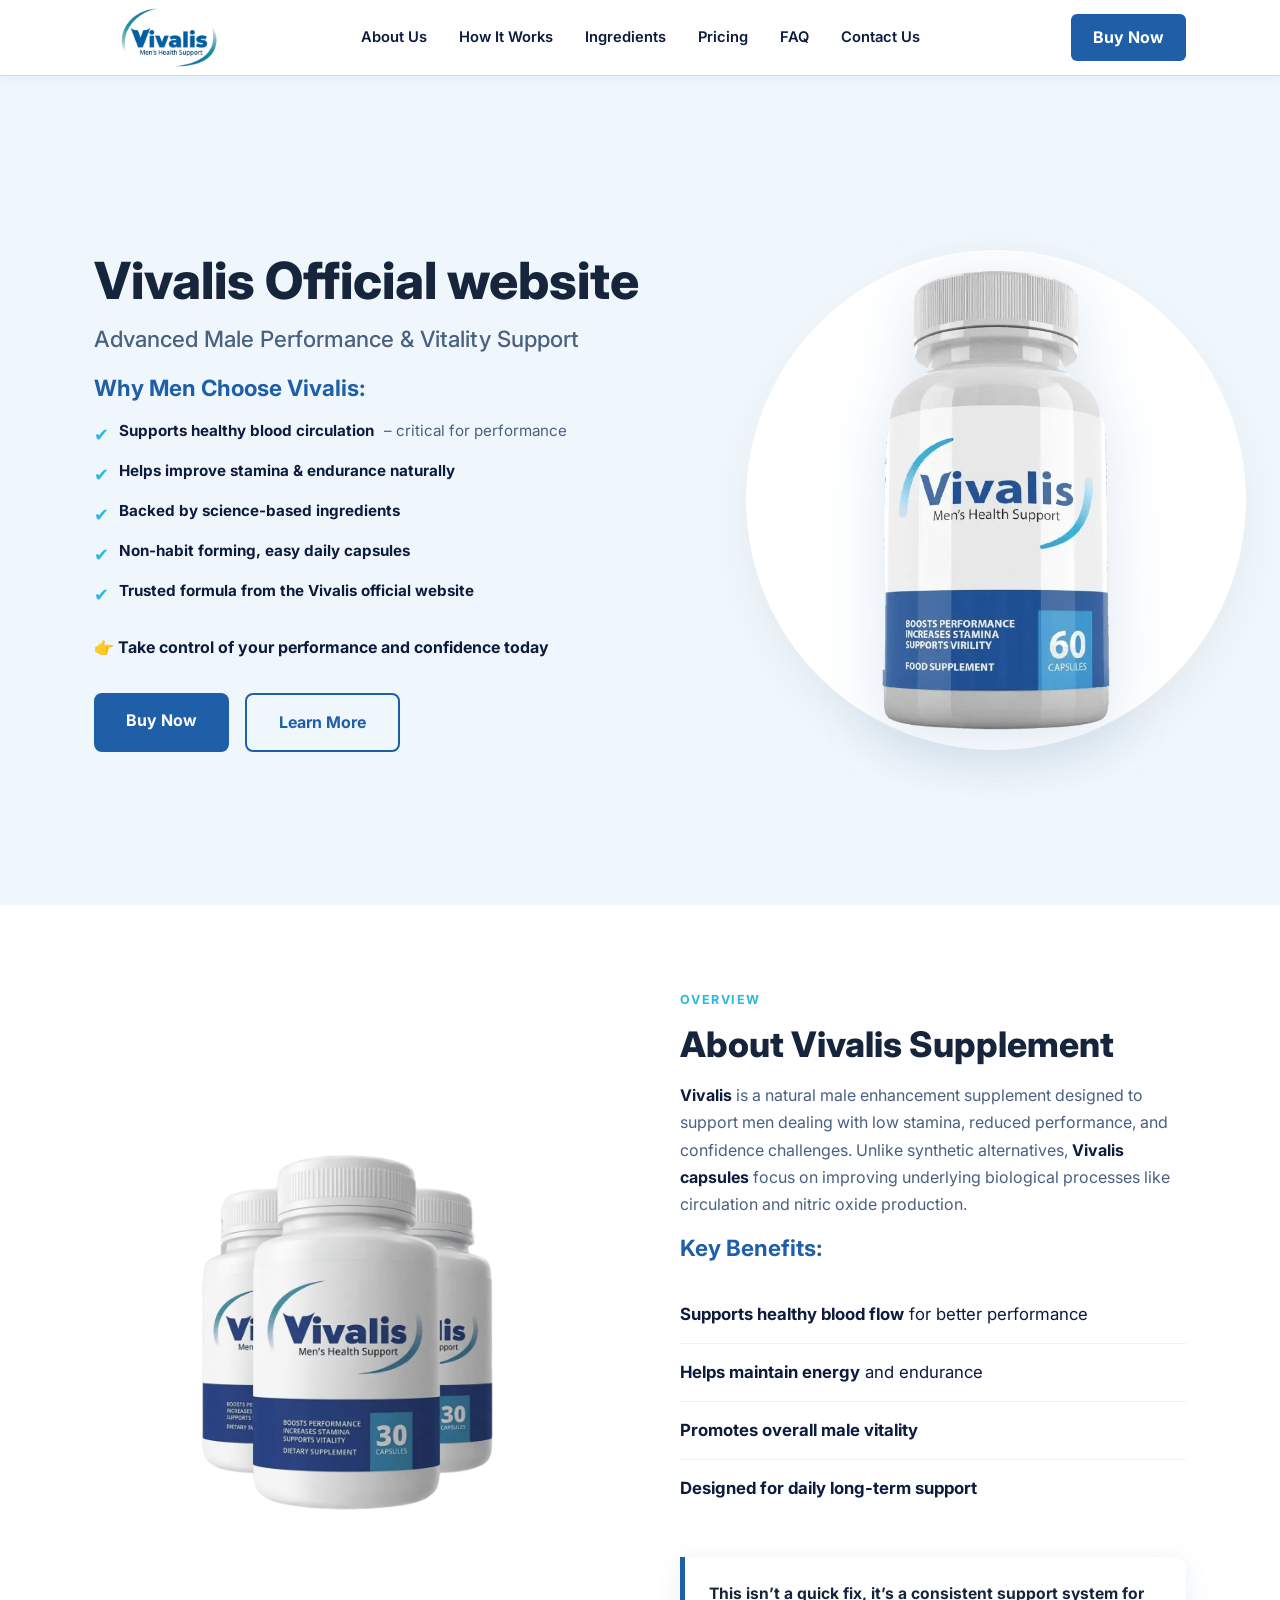
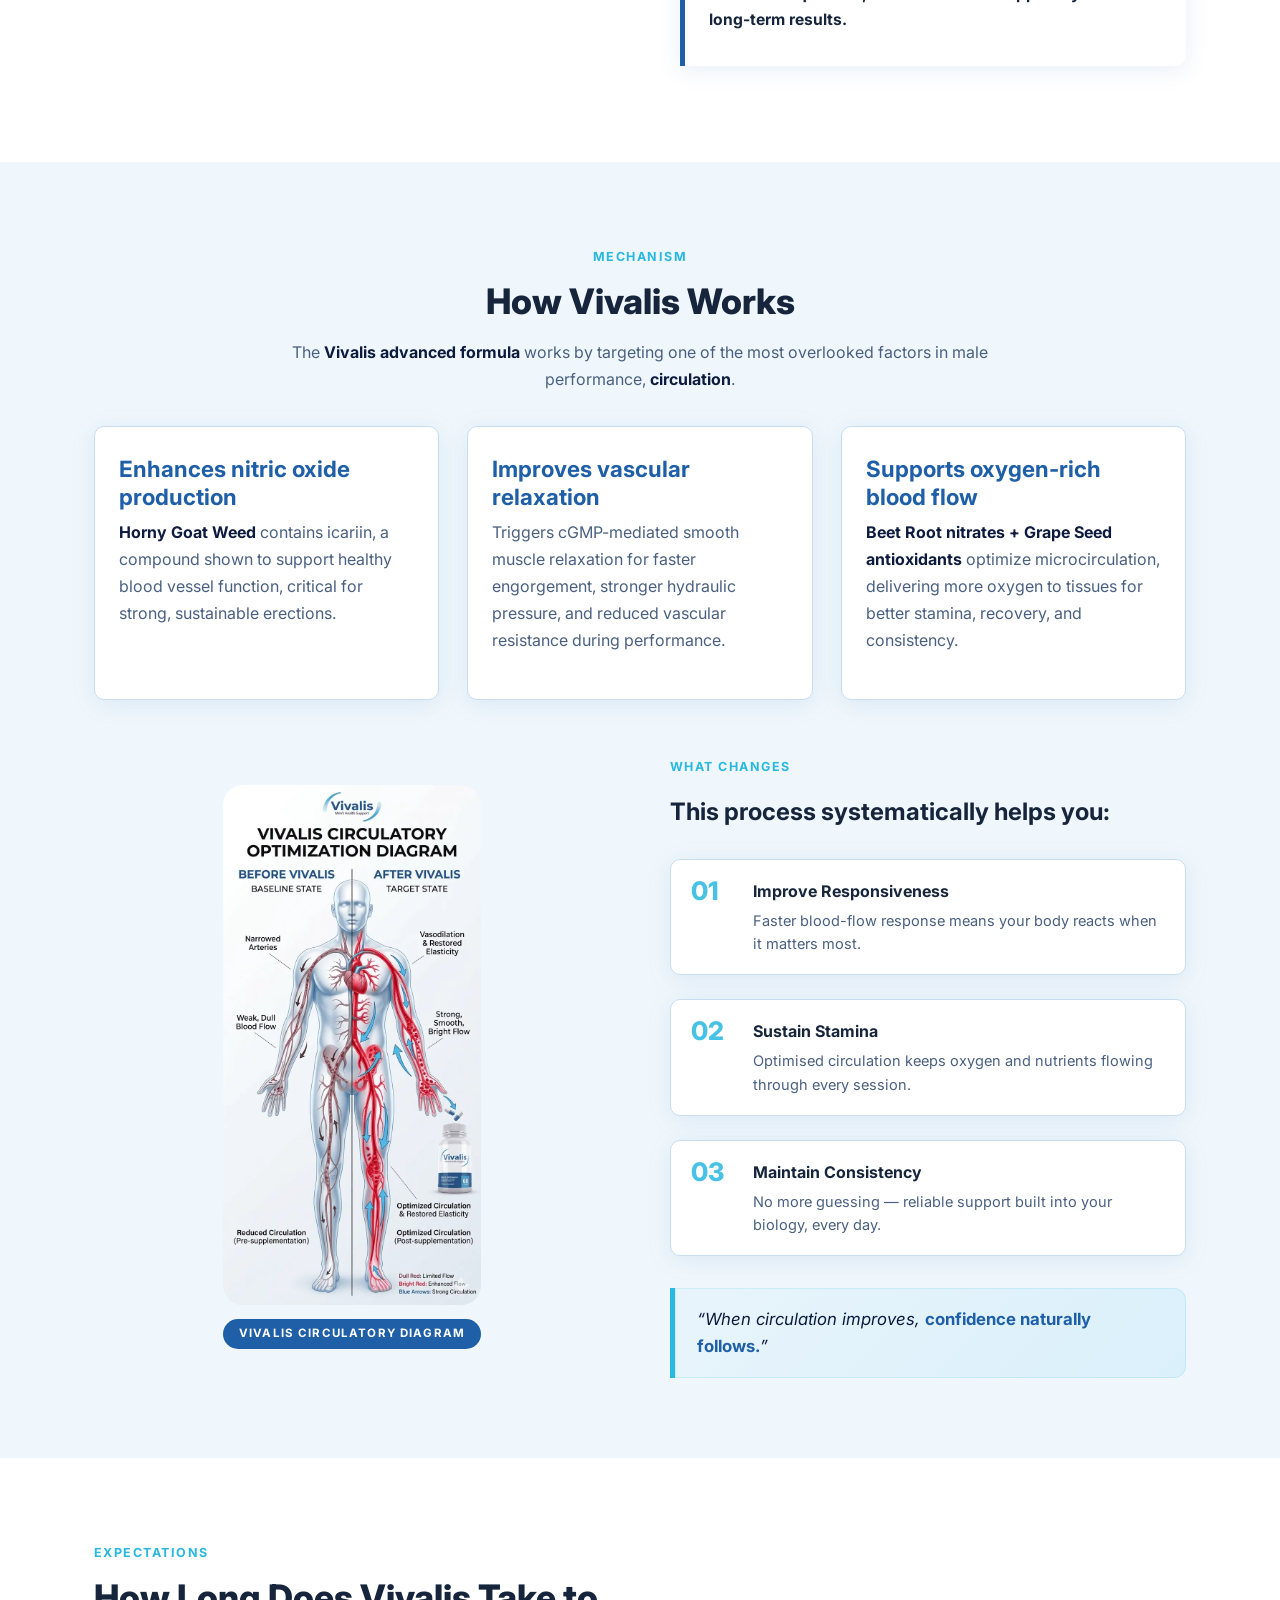
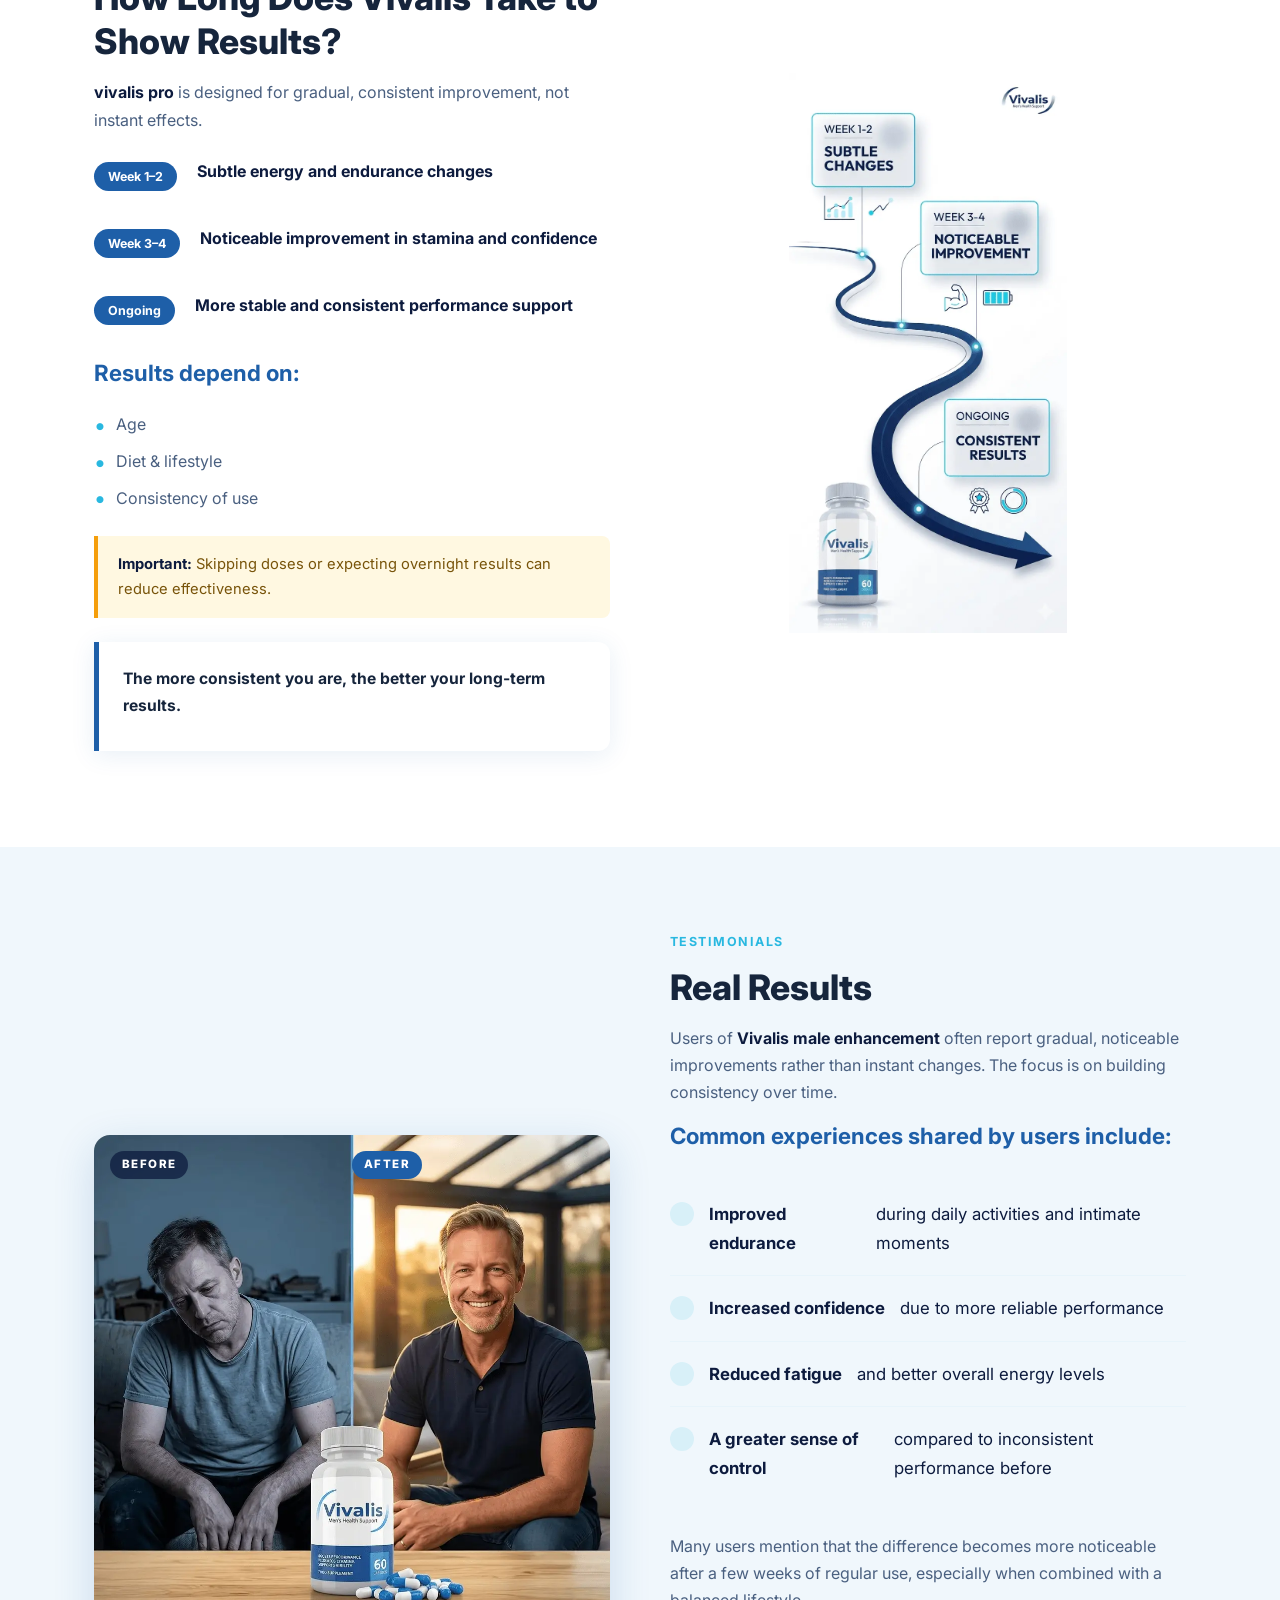
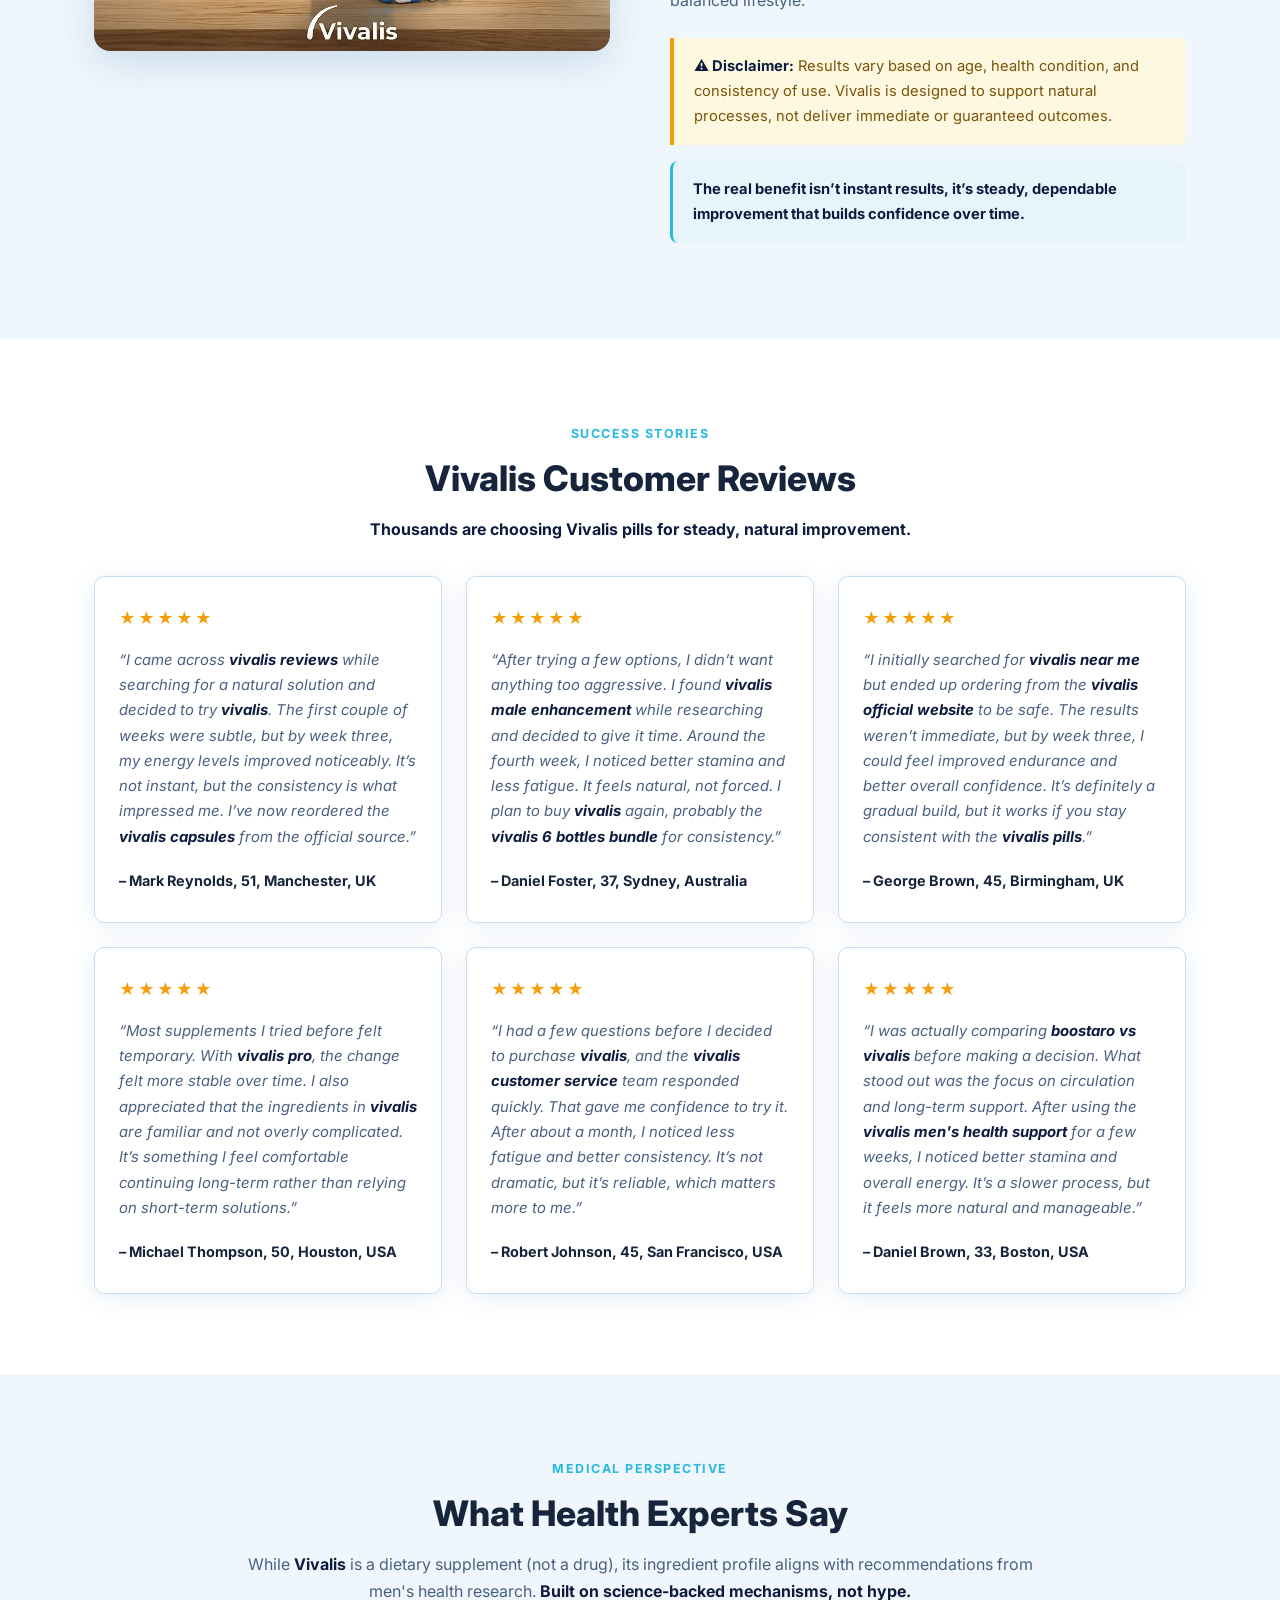
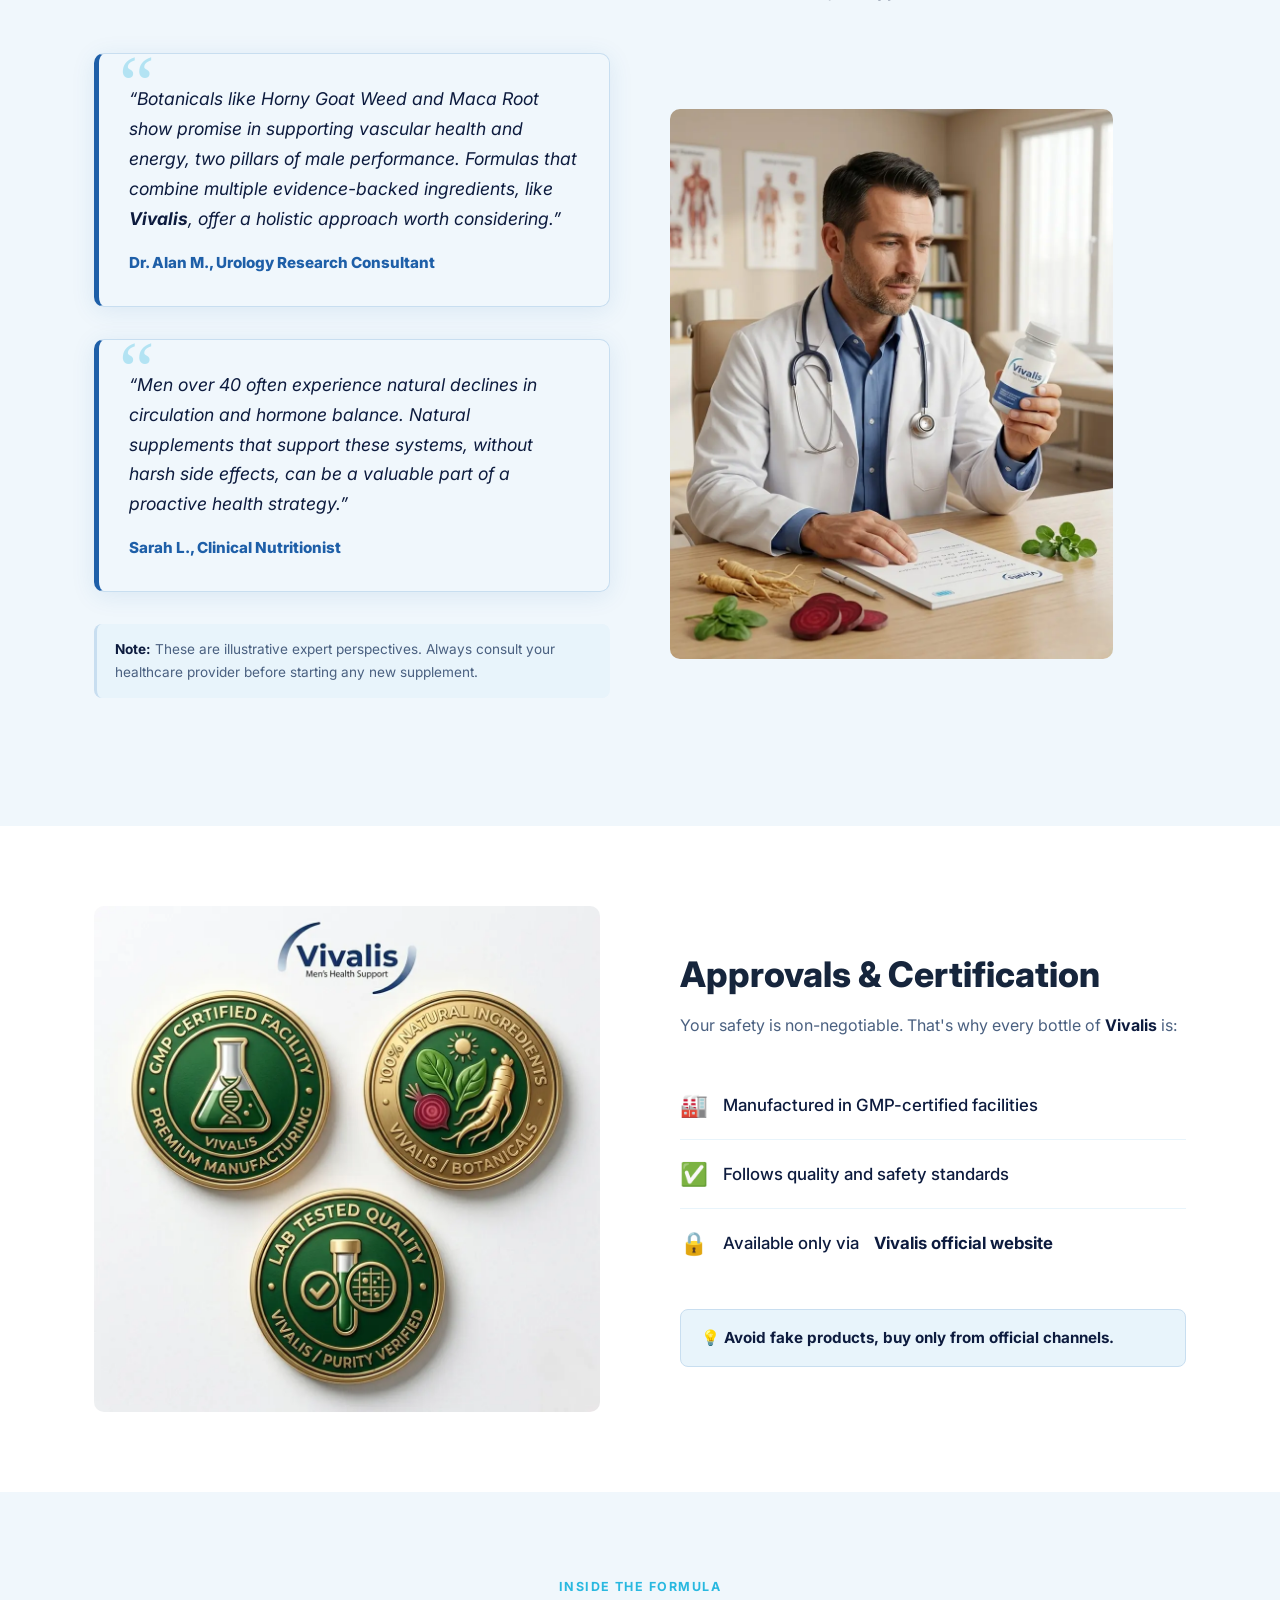
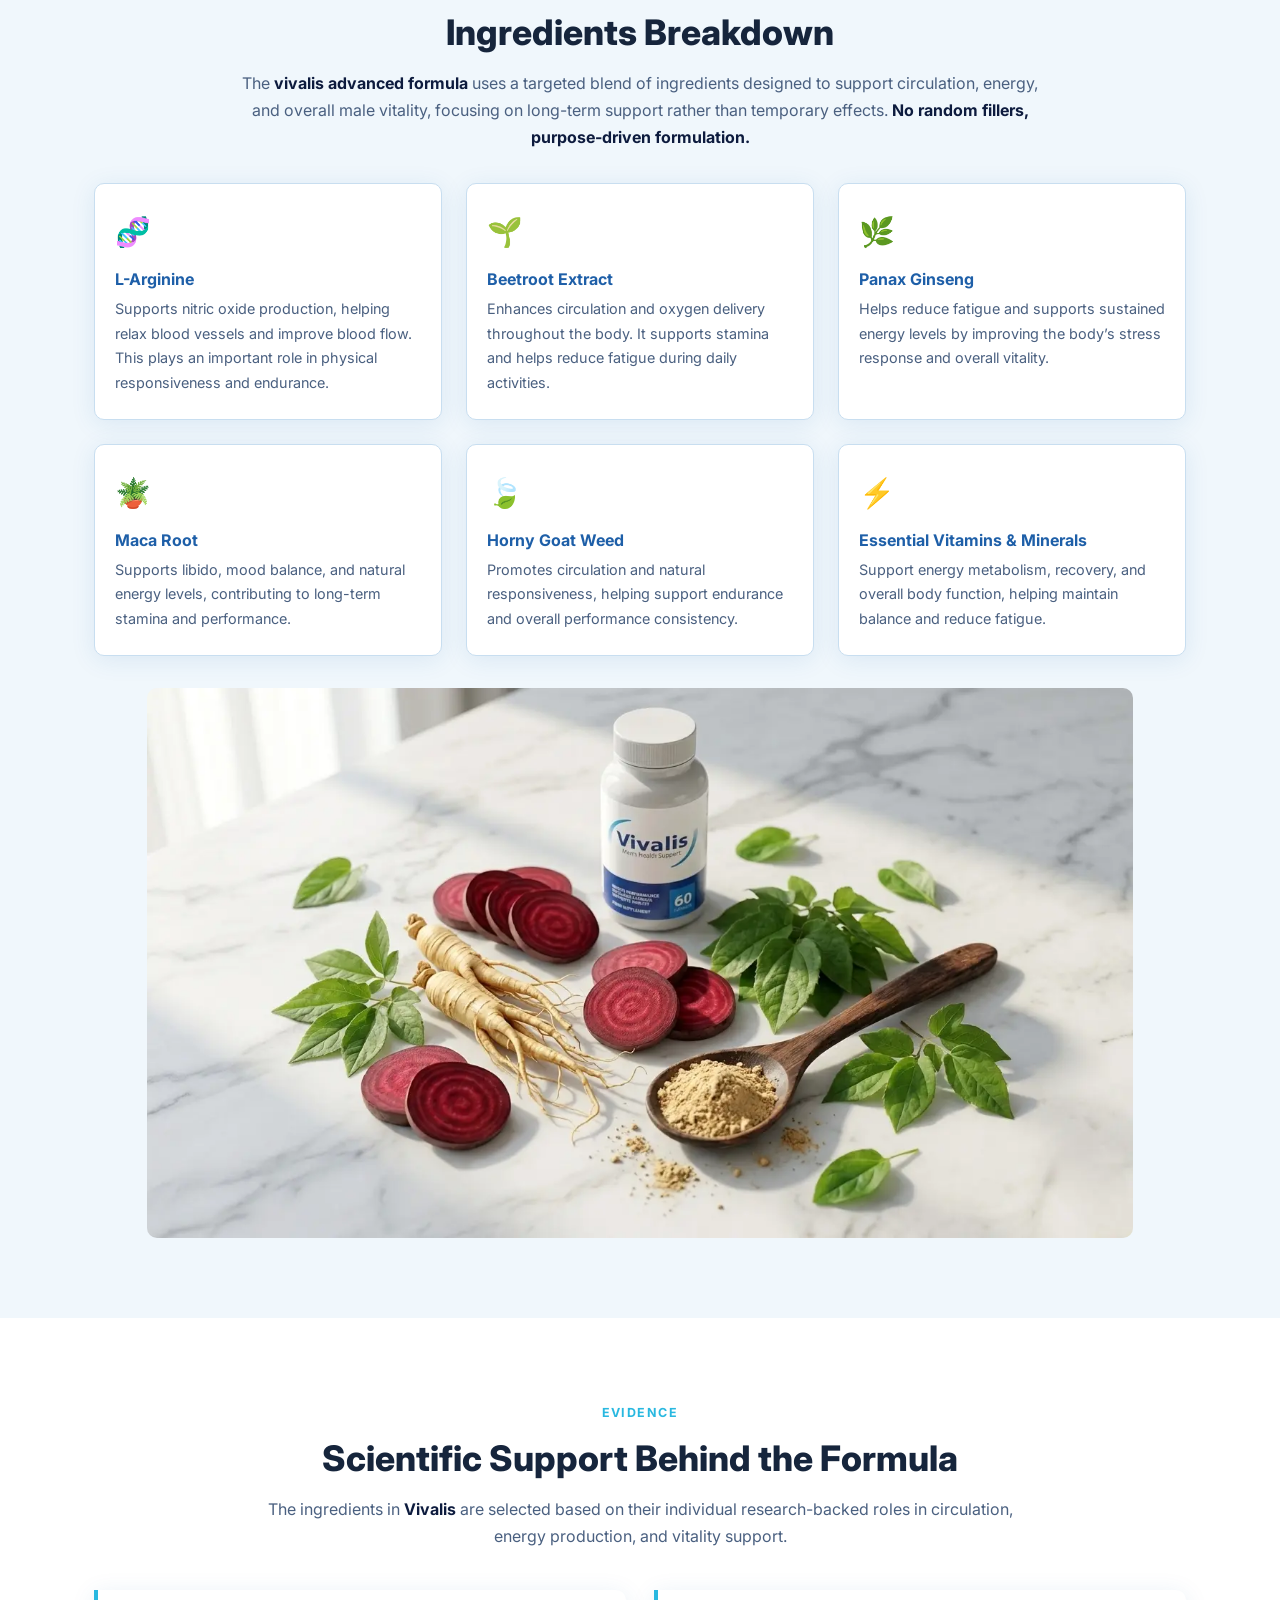
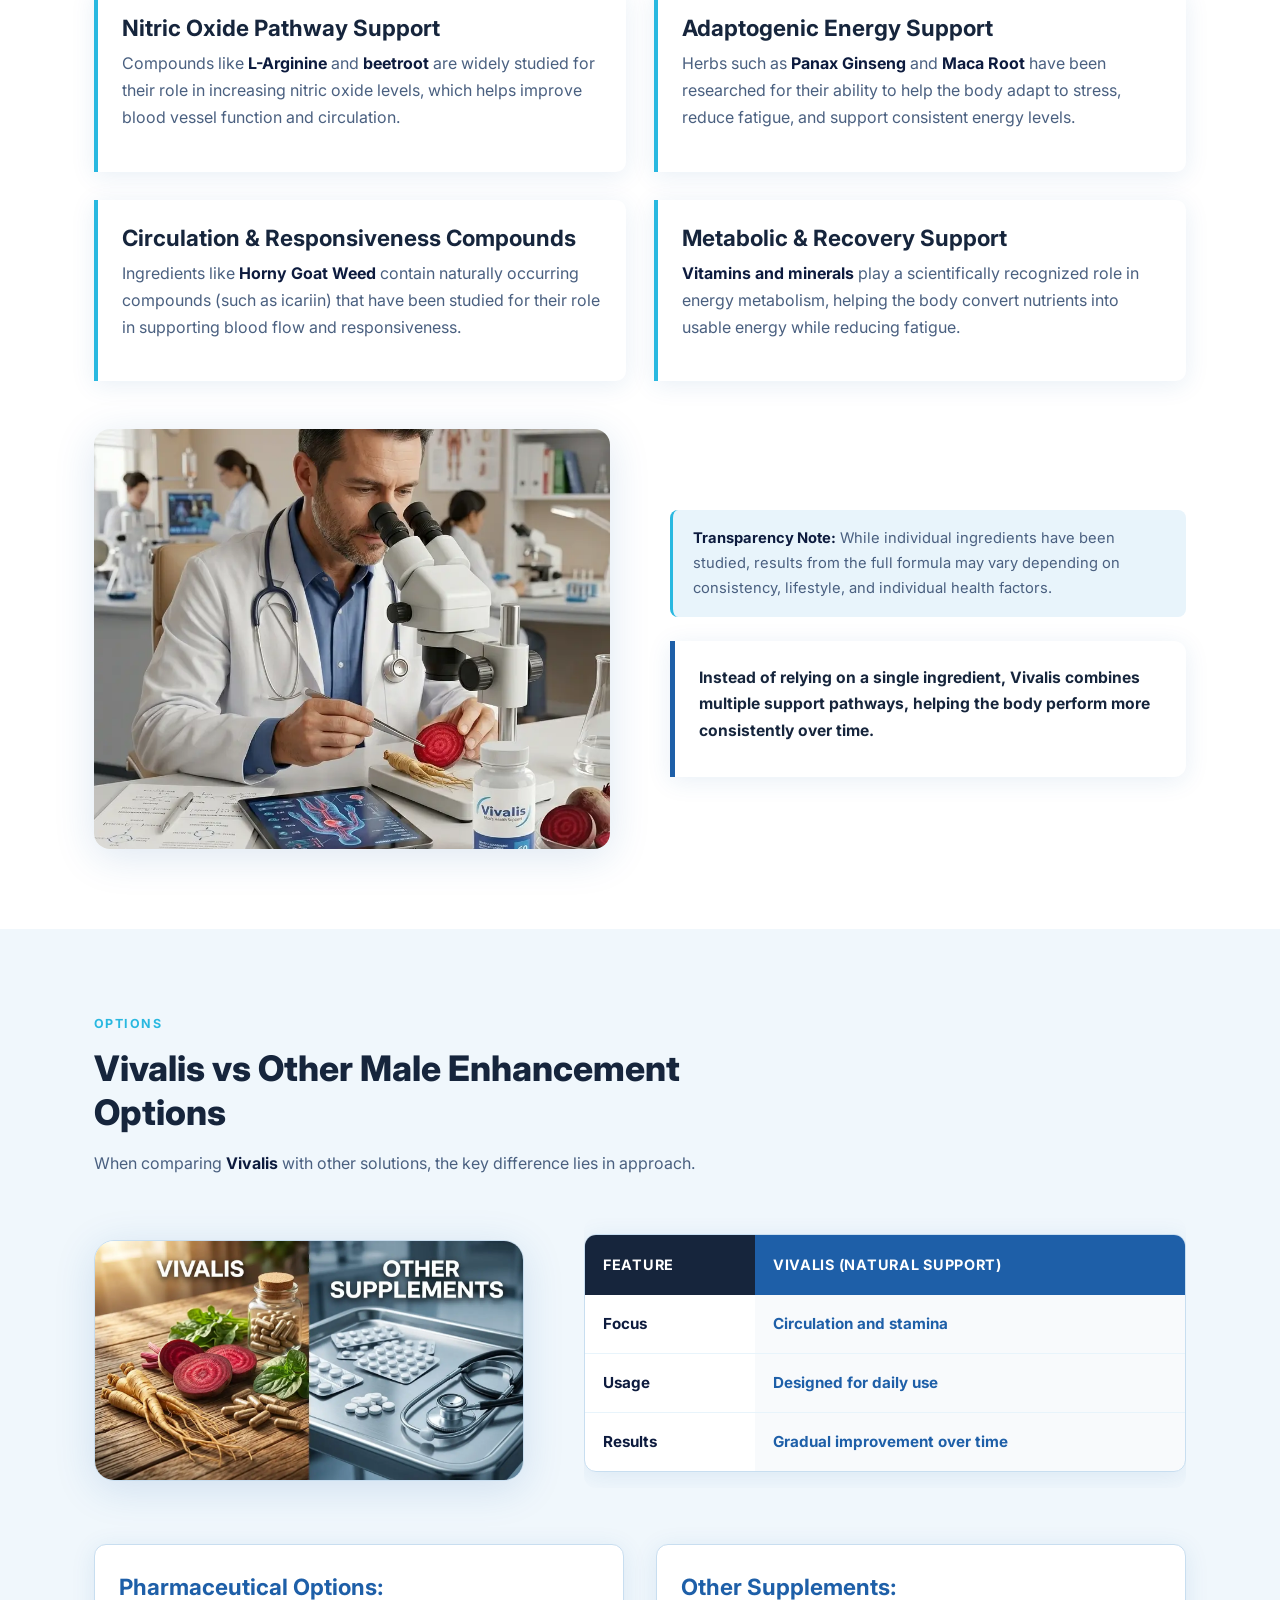
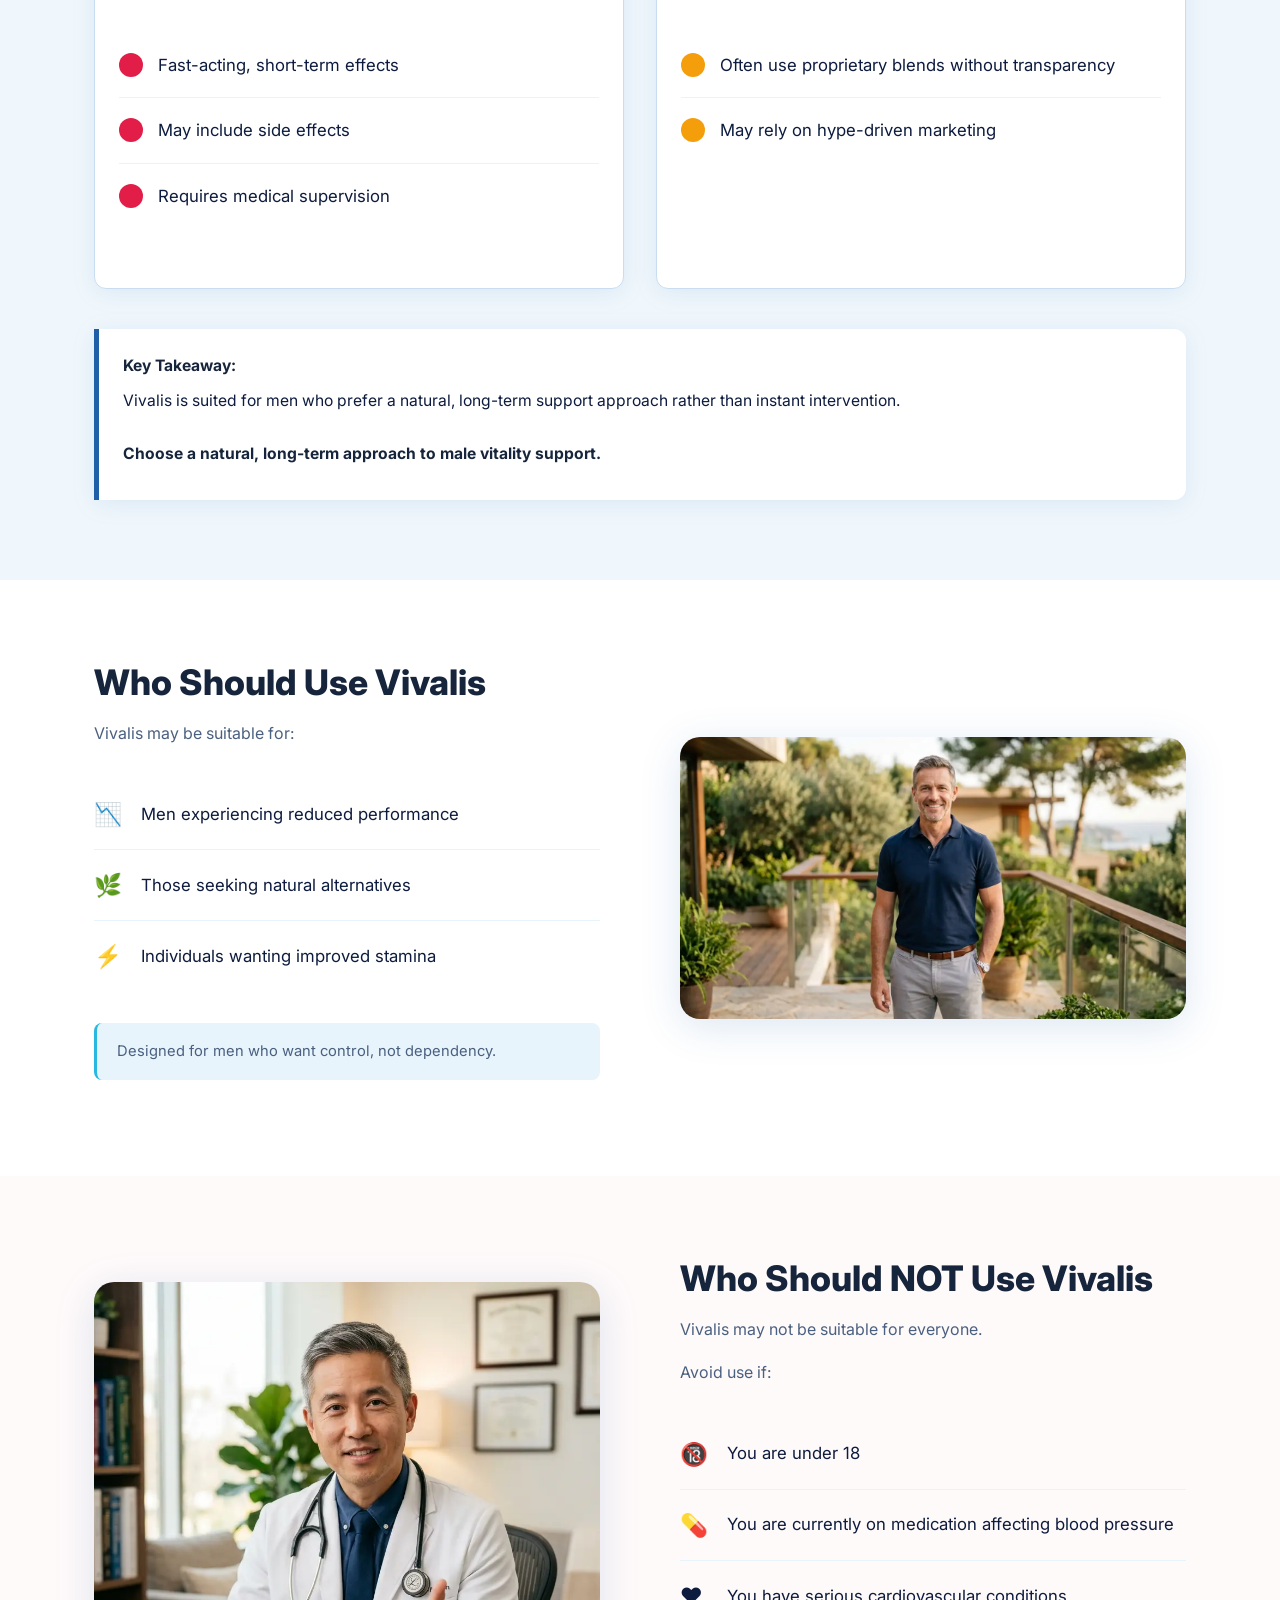
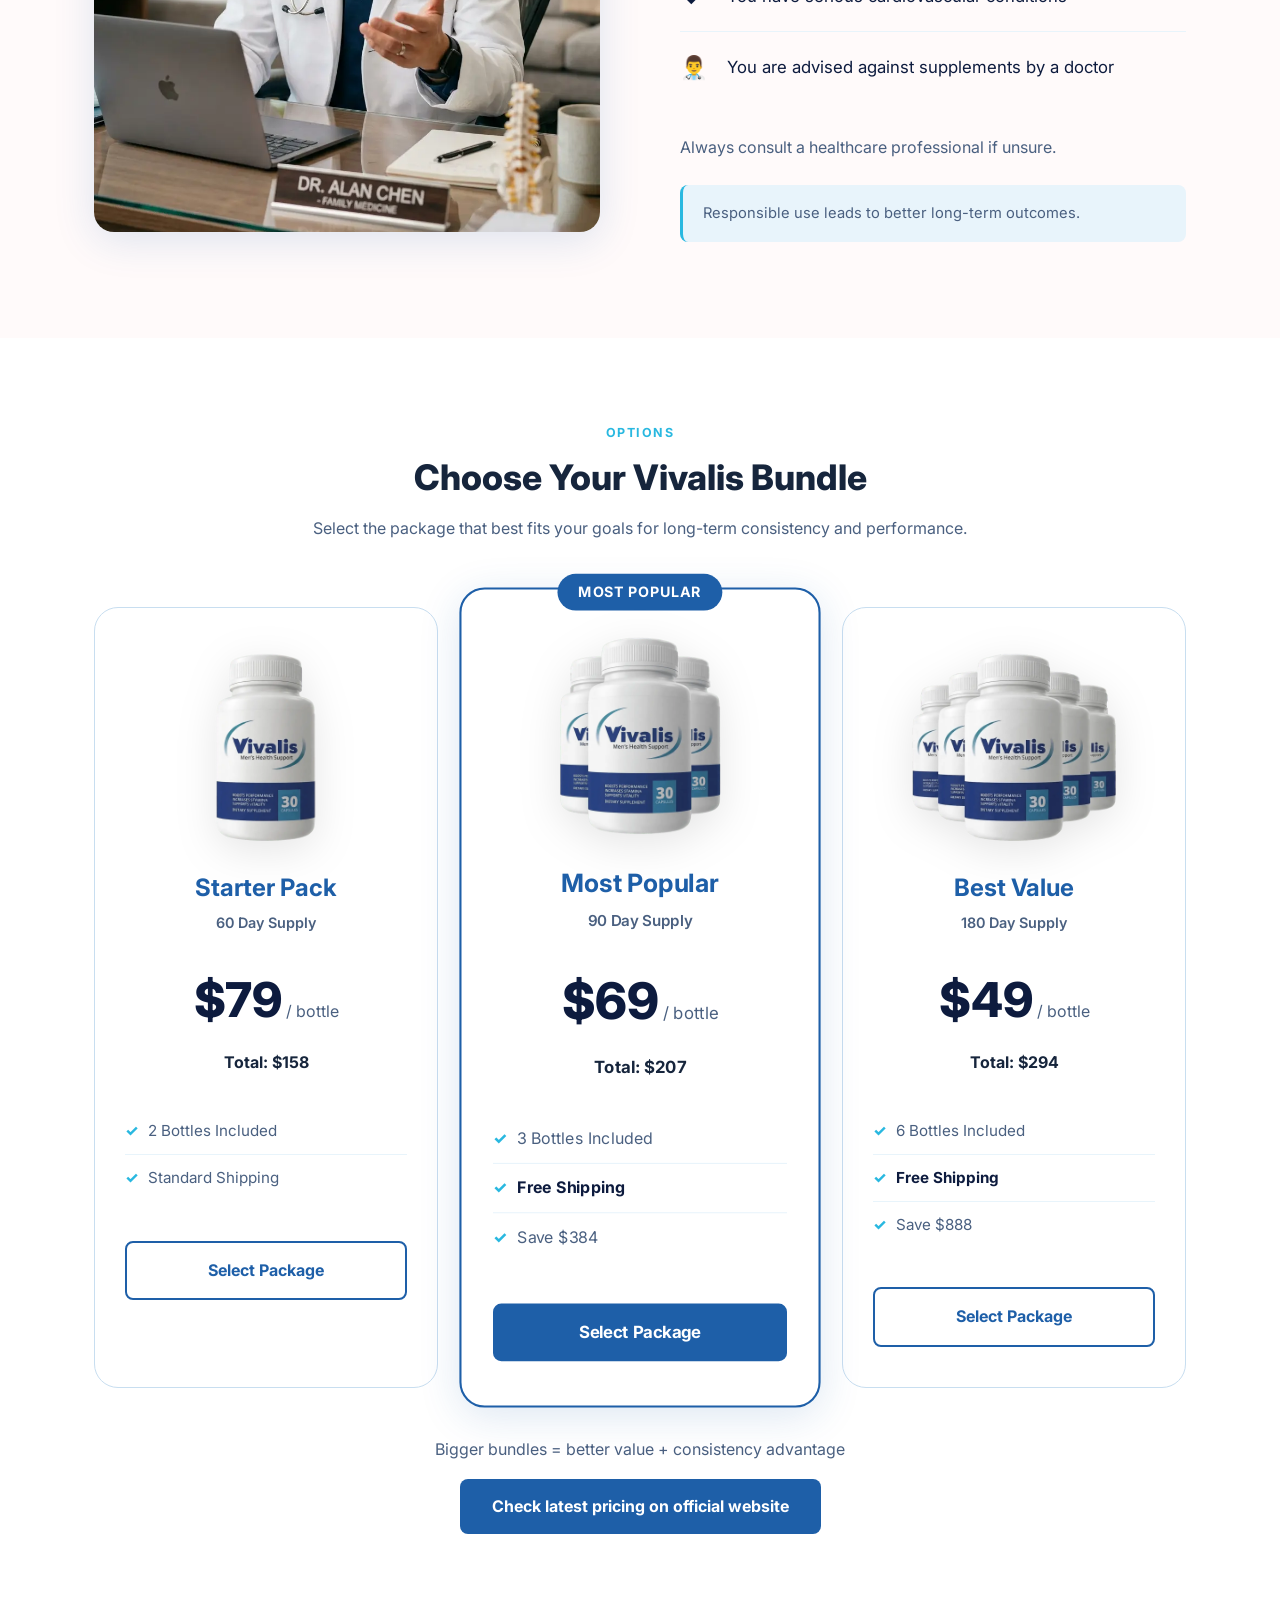
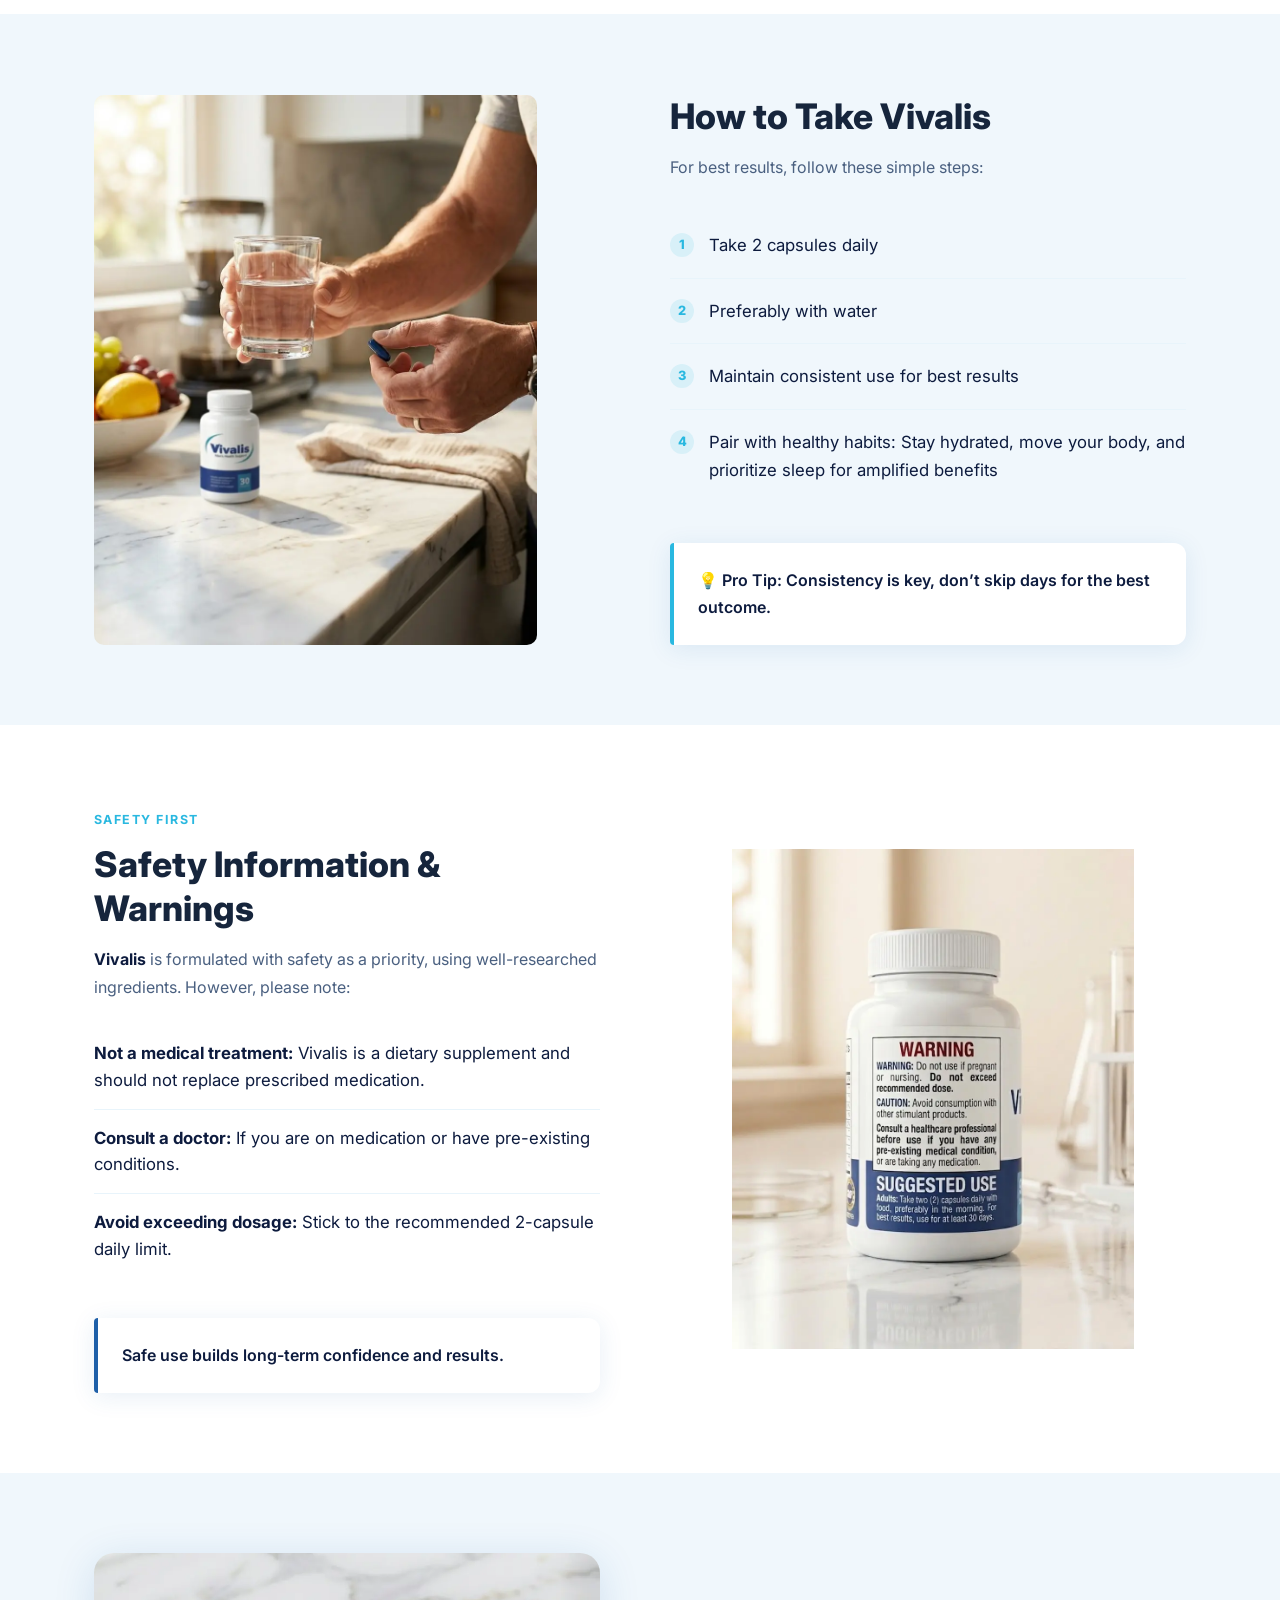
==== commit 0415b980: "Restructure comparison section: heading > image+table > 2 option cards > takeaway" ====
--- a/public_html/index.html
+++ b/public_html/index.html
@@ -221,7 +221,7 @@
 
     <header id="site-header">
         <div class="container nav-inner">
-            <a href="#" class="nav-logo">
+            <a href="index.html" class="nav-logo">
                 <img src="Images/vivalis-official-logo.webp" alt="Vivalis Official Logo">
             </a>
             <nav class="nav-links">
@@ -652,7 +652,8 @@
             </div>
             <div style="text-align: center; margin-top: 2rem;">
                 <img src="Images/natural ingredients in vivalis capsules.webp"
-                    alt="natural ingredients in vivalis capsules" style="max-width: 600px; margin: 0 auto;">
+                    alt="natural ingredients in vivalis capsules"
+                    style="max-width: 100%; height: auto; margin: 0 auto; display: block;">
             </div>
         </div>
     </section>
@@ -712,73 +713,86 @@
     </section>
 
     <section id="comparison">
-        <div class="container compare-wrap">
-            <div class="compare-img-col">
-                <img src="Images/Vivalis natural approach vs other male enhancement options.webp"
-                    alt="Vivalis natural approach vs other male enhancement options">
-            </div>
-            <div class="compare-content">
+        <div class="container">
+
+            <!-- Row 1: Full-width heading -->
+            <div class="compare-header">
                 <span class="section-label">Options</span>
                 <h2>Vivalis vs Other Male Enhancement Options</h2>
-                <p>When comparing <strong>Vivalis</strong> with other solutions, the key difference lies in approach.
-                </p>
-
-                <div class="table-responsive">
-                    <table class="compare-table">
-                        <thead>
-                            <tr>
-                                <th>Feature</th>
-                                <th class="highlight">Vivalis (Natural Support)</th>
-                            </tr>
-                        </thead>
-                        <tbody>
-                            <tr>
-                                <td><strong>Focus</strong></td>
-                                <td class="vivalis-col">Circulation and stamina</td>
-                            </tr>
-                            <tr>
-                                <td><strong>Usage</strong></td>
-                                <td class="vivalis-col">Designed for daily use</td>
-                            </tr>
-                            <tr>
-                                <td><strong>Results</strong></td>
-                                <td class="vivalis-col">Gradual improvement over time</td>
-                            </tr>
-                        </tbody>
-                    </table>
-                </div>
-
-                <h3 style="margin-top: 2rem;">Pharmaceutical Options:</h3>
-                <ul class="results-list">
-                    <li>
-                        <div class="dot" style="background:#e11d48;"></div> Fast-acting, short-term effects
-                    </li>
-                    <li>
-                        <div class="dot" style="background:#e11d48;"></div> May include side effects
-                    </li>
-                    <li>
-                        <div class="dot" style="background:#e11d48;"></div> Requires medical supervision
-                    </li>
-                </ul>
-
-                <h3 style="margin-top: 1.5rem;">Other Supplements:</h3>
-                <ul class="results-list">
-                    <li>
-                        <div class="dot" style="background:#f59e0b;"></div> Often use proprietary blends without
-                        transparency
-                    </li>
-                    <li>
-                        <div class="dot" style="background:#f59e0b;"></div> May rely on hype-driven marketing
-                    </li>
-                </ul>
-
-                <div class="compare-takeaway">
-                    <strong>Key Takeaway:</strong> Vivalis is suited for men who prefer a natural, long-term support
-                    approach rather than instant intervention.
-                    <br><br>
-                    <strong>Choose a natural, long-term approach to male vitality support.</strong>
-                </div>
-            </div>
+                <p>When comparing <strong>Vivalis</strong> with other solutions, the key difference lies in approach.</p>
+            </div>
+
+            <!-- Row 2: Image + Table side by side -->
+            <div class="compare-top-row">
+                <div class="compare-img-col">
+                    <img src="Images/Vivalis natural approach vs other male enhancement options.webp"
+                        alt="Vivalis natural approach vs other male enhancement options">
+                </div>
+                <div class="compare-table-col">
+                    <div class="table-responsive">
+                        <table class="compare-table">
+                            <thead>
+                                <tr>
+                                    <th>Feature</th>
+                                    <th class="highlight">Vivalis (Natural Support)</th>
+                                </tr>
+                            </thead>
+                            <tbody>
+                                <tr>
+                                    <td><strong>Focus</strong></td>
+                                    <td class="vivalis-col">Circulation and stamina</td>
+                                </tr>
+                                <tr>
+                                    <td><strong>Usage</strong></td>
+                                    <td class="vivalis-col">Designed for daily use</td>
+                                </tr>
+                                <tr>
+                                    <td><strong>Results</strong></td>
+                                    <td class="vivalis-col">Gradual improvement over time</td>
+                                </tr>
+                            </tbody>
+                        </table>
+                    </div>
+                </div>
+            </div>
+
+            <!-- Row 3: Two option cards side by side -->
+            <div class="compare-options-row">
+                <div class="compare-option-card">
+                    <h3>Pharmaceutical Options:</h3>
+                    <ul class="results-list">
+                        <li>
+                            <div class="dot" style="background:#e11d48;"></div> Fast-acting, short-term effects
+                        </li>
+                        <li>
+                            <div class="dot" style="background:#e11d48;"></div> May include side effects
+                        </li>
+                        <li>
+                            <div class="dot" style="background:#e11d48;"></div> Requires medical supervision
+                        </li>
+                    </ul>
+                </div>
+                <div class="compare-option-card">
+                    <h3>Other Supplements:</h3>
+                    <ul class="results-list">
+                        <li>
+                            <div class="dot" style="background:#f59e0b;"></div> Often use proprietary blends without transparency
+                        </li>
+                        <li>
+                            <div class="dot" style="background:#f59e0b;"></div> May rely on hype-driven marketing
+                        </li>
+                    </ul>
+                </div>
+            </div>
+
+            <!-- Row 4: Full-width Key Takeaway -->
+            <div class="compare-takeaway">
+                <strong>Key Takeaway:</strong> Vivalis is suited for men who prefer a natural, long-term support
+                approach rather than instant intervention.
+                <br><br>
+                <strong>Choose a natural, long-term approach to male vitality support.</strong>
+            </div>
+
         </div>
     </section>
 
@@ -849,7 +863,8 @@
                             <li>2 Bottles Included</li>
                             <li>Standard Shipping</li>
                         </ul>
-                        <a href="https://secureofficialsite.store/buy-vivalis" class="btn btn-outline full-width">Select Package</a>
+                        <a href="https://secureofficialsite.store/buy-vivalis" class="btn btn-outline full-width">Select
+                            Package</a>
                     </div>
                 </div>
 
@@ -872,7 +887,8 @@
                             <li><strong>Free Shipping</strong></li>
                             <li>Save $384</li>
                         </ul>
-                        <a href="https://secureofficialsite.store/buy-vivalis" class="btn btn-primary full-width">Select Package</a>
+                        <a href="https://secureofficialsite.store/buy-vivalis" class="btn btn-primary full-width">Select
+                            Package</a>
                     </div>
                 </div>
 
@@ -894,14 +910,16 @@
                             <li><strong>Free Shipping</strong></li>
                             <li>Save $888</li>
                         </ul>
-                        <a href="https://secureofficialsite.store/buy-vivalis" class="btn btn-outline full-width">Select Package</a>
+                        <a href="https://secureofficialsite.store/buy-vivalis" class="btn btn-outline full-width">Select
+                            Package</a>
                     </div>
                 </div>
             </div>
 
             <div style="text-align: center; margin-top: 3rem;">
                 <p>Bigger bundles = better value + consistency advantage</p>
-                <a href="https://secureofficialsite.store/buy-vivalis" class="btn btn-primary">Check latest pricing on official website</a>
+                <a href="https://secureofficialsite.store/buy-vivalis" class="btn btn-primary">Check latest pricing on
+                    official website</a>
             </div>
         </div>
     </section>
@@ -1092,7 +1110,8 @@
                 </div>
 
                 <div class="faq-item">
-                    <button class="faq-question">How long does it take for Vivalis to work? <span class="faq-icon"></span></button>
+                    <button class="faq-question">How long does it take for Vivalis to work? <span
+                            class="faq-icon"></span></button>
                     <div class="faq-answer">
                         <p>Most users report noticeable benefits within 2–4 weeks, though results vary depending on
                             consistency, lifestyle, and individual health factors.</p>
@@ -1108,7 +1127,8 @@
                 </div>
 
                 <div class="faq-item">
-                    <button class="faq-question">What are the ingredients in Vivalis? <span class="faq-icon"></span></button>
+                    <button class="faq-question">What are the ingredients in Vivalis? <span
+                            class="faq-icon"></span></button>
                     <div class="faq-answer">
                         <p>Vivalis ingredients typically include amino acids like L-Arginine and herbal extracts that
                             support circulation, endurance, and male vitality.</p>
@@ -1155,7 +1175,7 @@
                 </ul>
                 <div style="margin-top: 2rem;">
                     <p>Need help? Reach out via:</p>
-                    <a href="#" class="btn btn-primary">Contact Page</a>
+                    <a href="contact-us.html" class="btn btn-primary">Contact Page</a>
                 </div>
             </div>
             <div class="about-img">
@@ -1260,4 +1280,4 @@
 
 </body>
 
-</html>
+</html>
--- a/public_html/css/style.css
+++ b/public_html/css/style.css
@@ -1027,20 +1027,23 @@
 }
 
 /* ---- COMPARISON ---- */
+/* ---- COMPARISON SECTION ---- */
 #comparison {
   background: var(--frost);
 }
 
-.compare-wrap {
-  display: grid;
-  grid-template-columns: 1.1fr 0.9fr;
-  gap: 80px;
-  align-items: start;
-}
-
-.compare-img-col {
-  position: sticky;
-  top: 120px;
+.compare-header {
+  max-width: 700px;
+  margin-bottom: 2.5rem;
+}
+
+/* Row 2: Image + Table */
+.compare-top-row {
+  display: grid;
+  grid-template-columns: 1fr 1.4fr;
+  gap: 60px;
+  align-items: center;
+  margin-bottom: 2.5rem;
 }
 
 .compare-img-col img {
@@ -1050,9 +1053,31 @@
   border: 1px solid var(--steel);
 }
 
-.compare-content h2 {
-  margin-bottom: 1.5rem;
-}
+.compare-table-col {
+  width: 100%;
+}
+
+/* Row 3: Two option cards */
+.compare-options-row {
+  display: grid;
+  grid-template-columns: 1fr 1fr;
+  gap: 32px;
+  margin-bottom: 2.5rem;
+}
+
+.compare-option-card {
+  background: var(--white);
+  border-radius: 12px;
+  padding: 28px 24px;
+  box-shadow: var(--shadow);
+  border: 1px solid var(--steel);
+}
+
+.compare-option-card h3 {
+  margin-bottom: 1rem;
+  margin-top: 0;
+}
+
 
 .table-responsive {
   overflow-x: auto;
@@ -1063,8 +1088,8 @@
 
 .compare-table {
   width: 100%;
-  min-width: 500px;
-  /* Ensure table doesn't get too squished */
+  min-width: 450px;
+  /* Ensure table doesn't get too squished on larger screens */
   border-collapse: separate;
   border-spacing: 0;
   margin: 1rem 0;
@@ -1612,25 +1637,30 @@
   .cert-grid,
   .experts-grid,
   .pricing-grid,
+  .science-bottom,
+  .compare-top-row,
+  .compare-options-row {
+    display: flex;
+    flex-direction: column;
+    gap: 32px;
+  }
+
+  /* Force Text-First for sections where Image is first in HTML */
+  #about .about-inner,
+  #how-it-works .hiw-split,
+  #results .results-grid,
+  #who-not .who-inner,
+  #how-to-take .results-grid,
+  #guarantee .who-inner,
+  #certifications .cert-grid,
+  #checkout .who-inner,
   .science-bottom {
-    grid-template-columns: 1fr;
-    gap: 40px;
-  }
-
-  .about-inner,
-  .results-grid,
-  .cert-grid,
-  .hiw-split,
-  .who-inner,
-  .compare-wrap {
-    display: flex;
     flex-direction: column-reverse;
   }
-
 
   .compare-img-col {
     position: static;
-    margin-bottom: 2rem;
+    margin-bottom: 0;
   }
 
   .hero-img-wrap {
@@ -1690,6 +1720,17 @@
     grid-template-columns: 1fr;
   }
 
+  /* Table Mobile Optimization */
+  .compare-table {
+    min-width: 400px;
+  }
+
+  .compare-table th,
+  .compare-table td {
+    padding: 12px 10px;
+    font-size: 0.85rem;
+  }
+
   .footer-bottom {
     flex-direction: column;
     text-align: center;
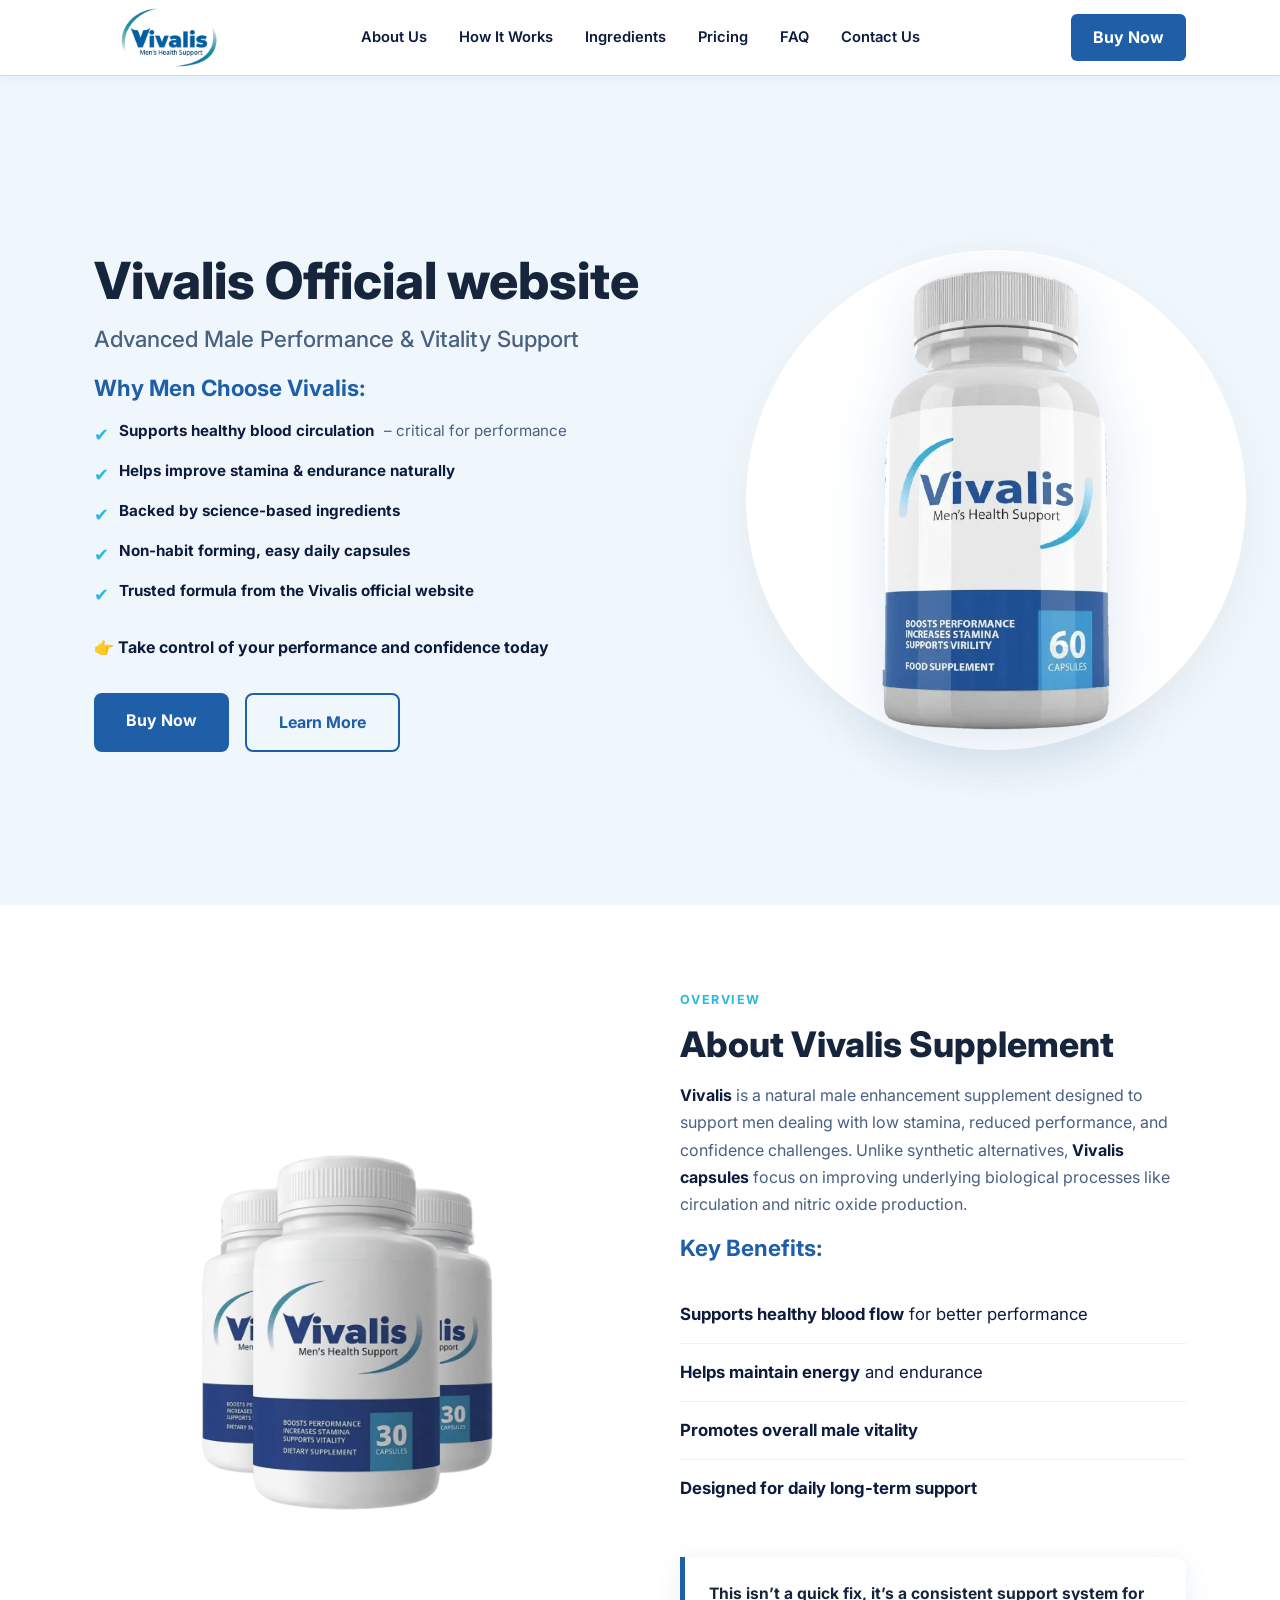
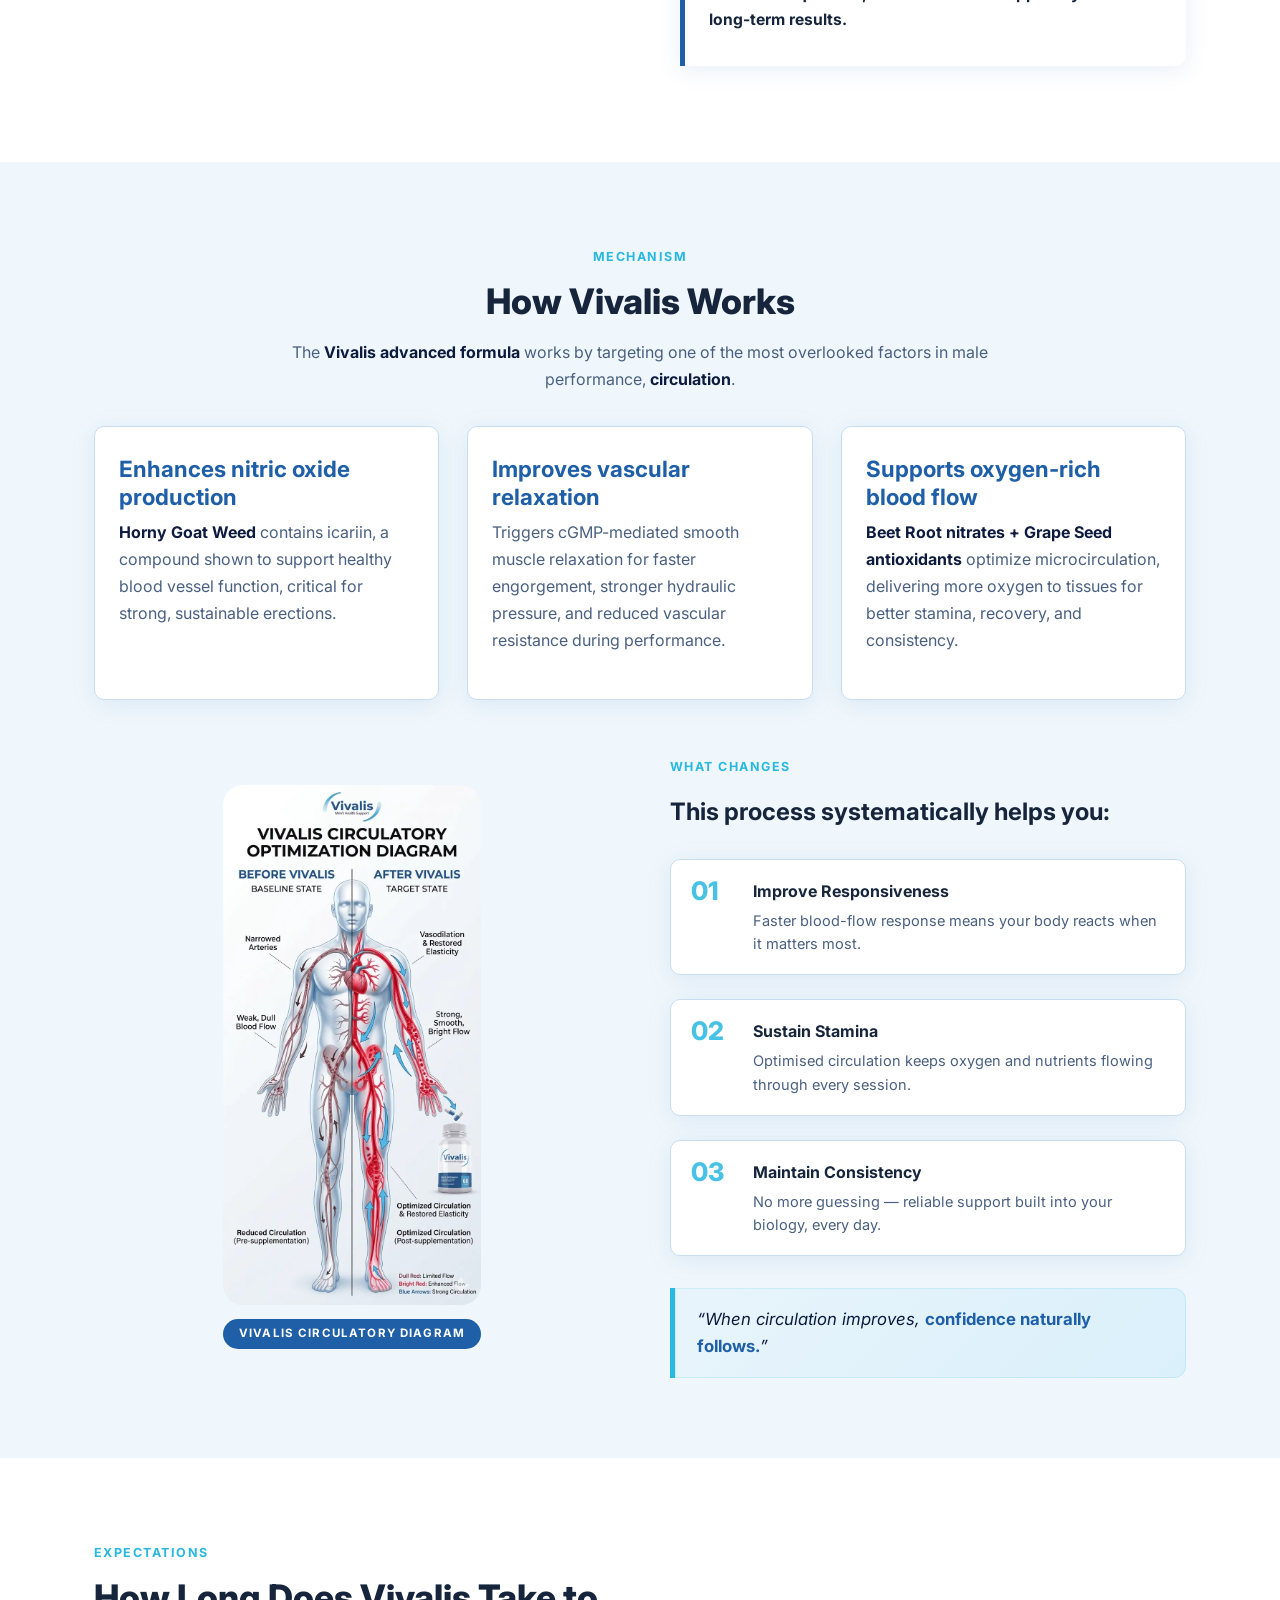
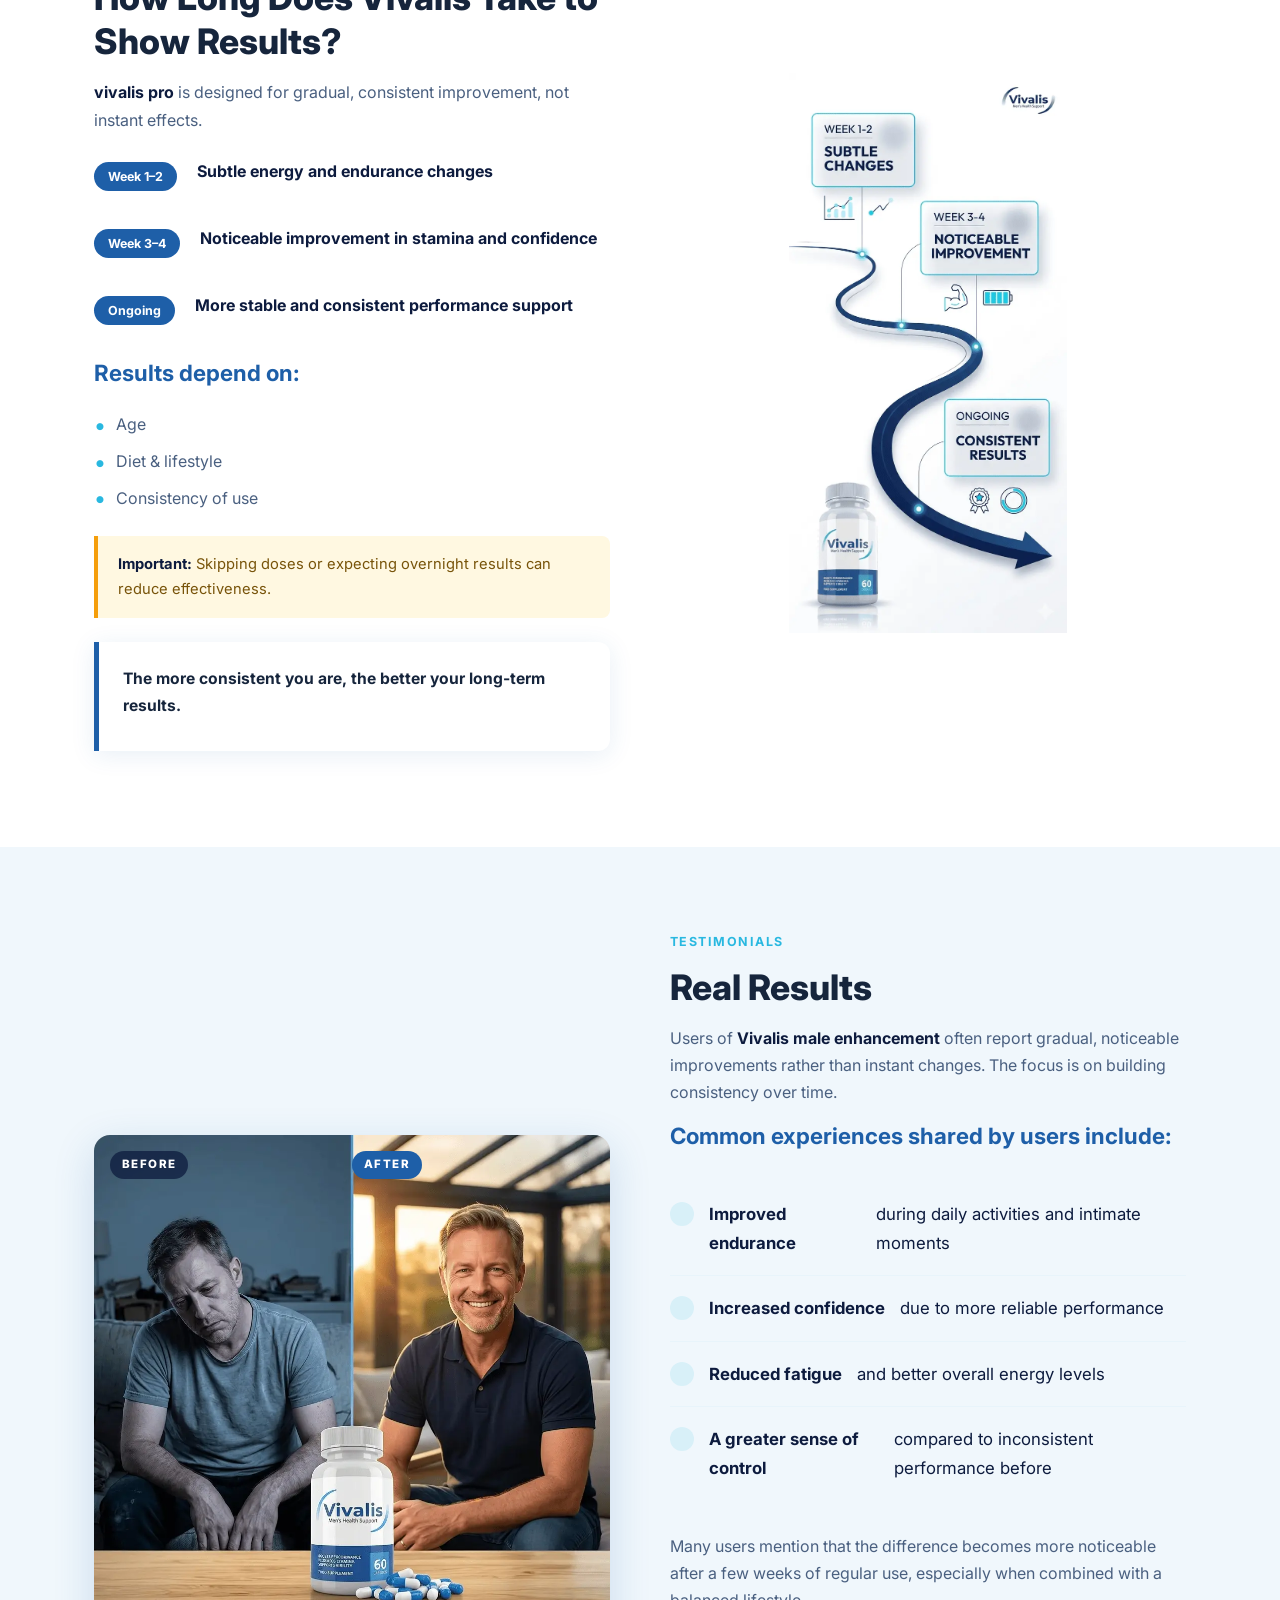
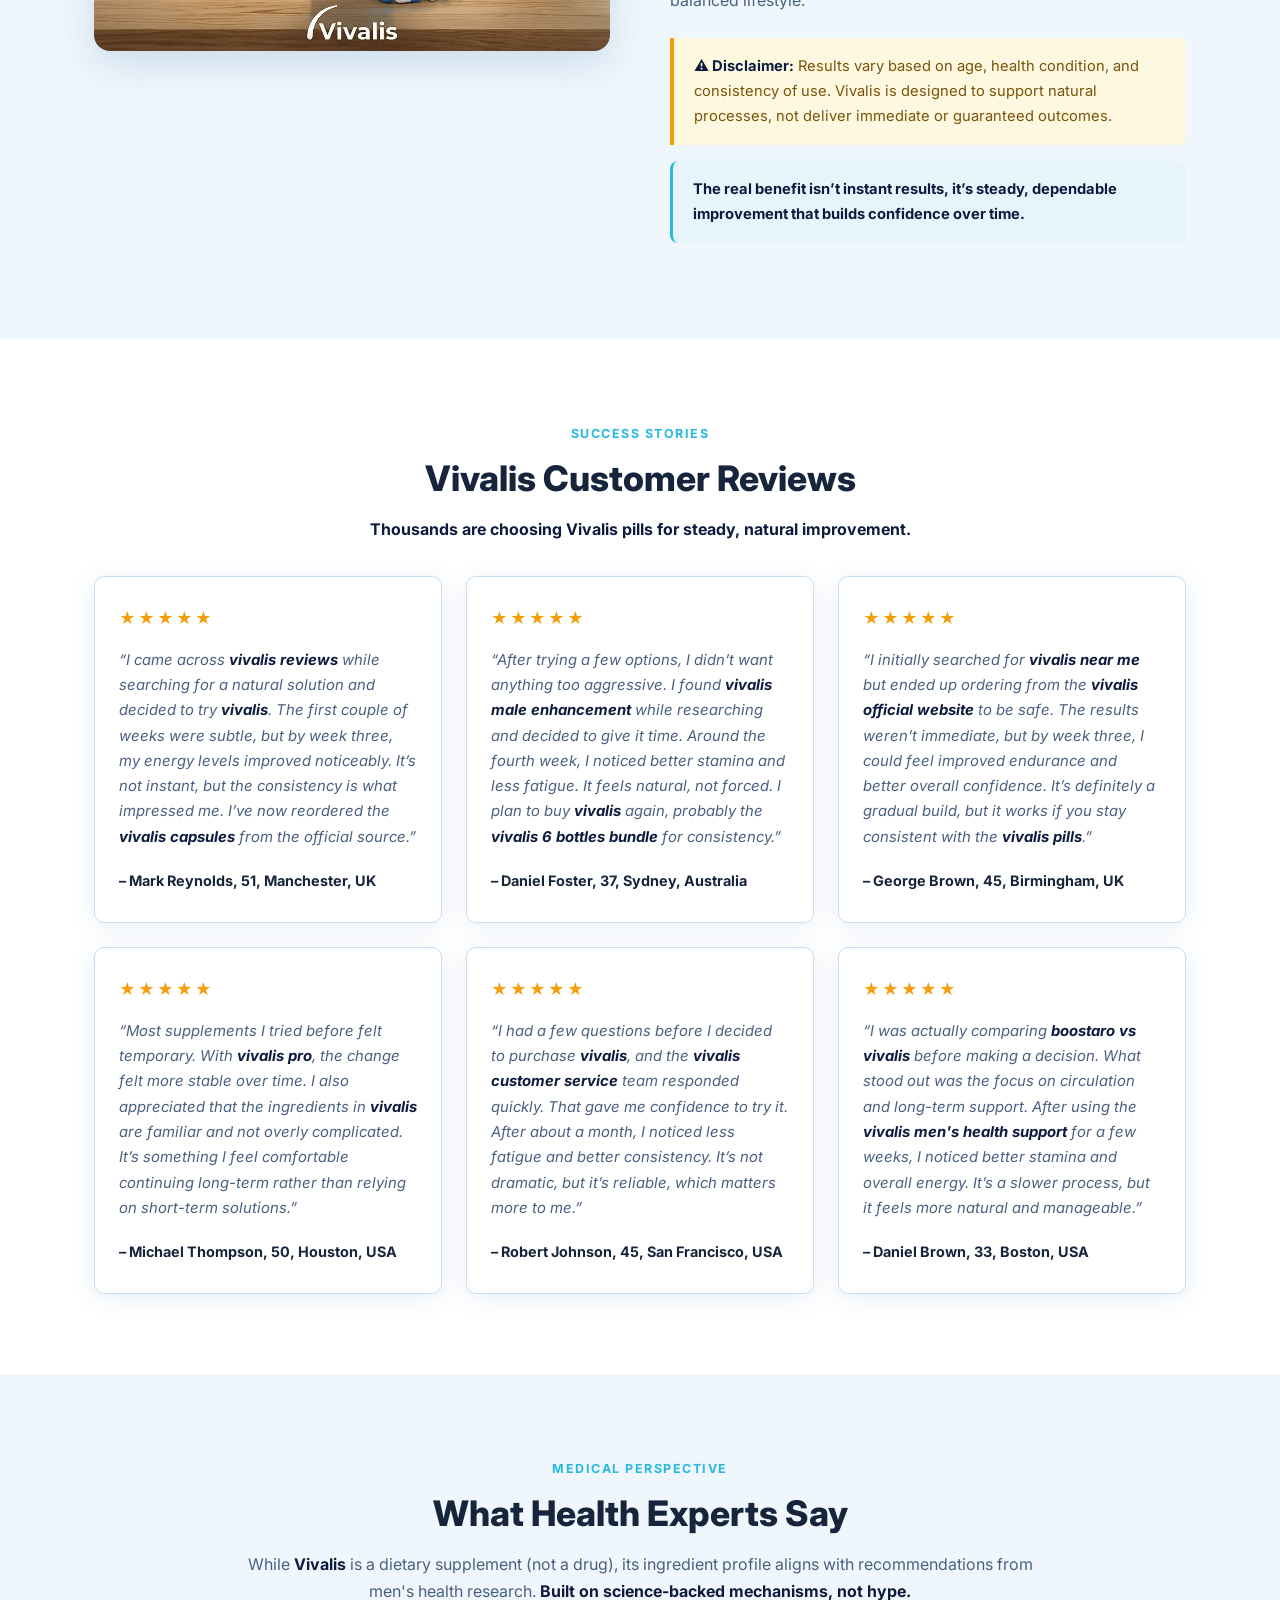
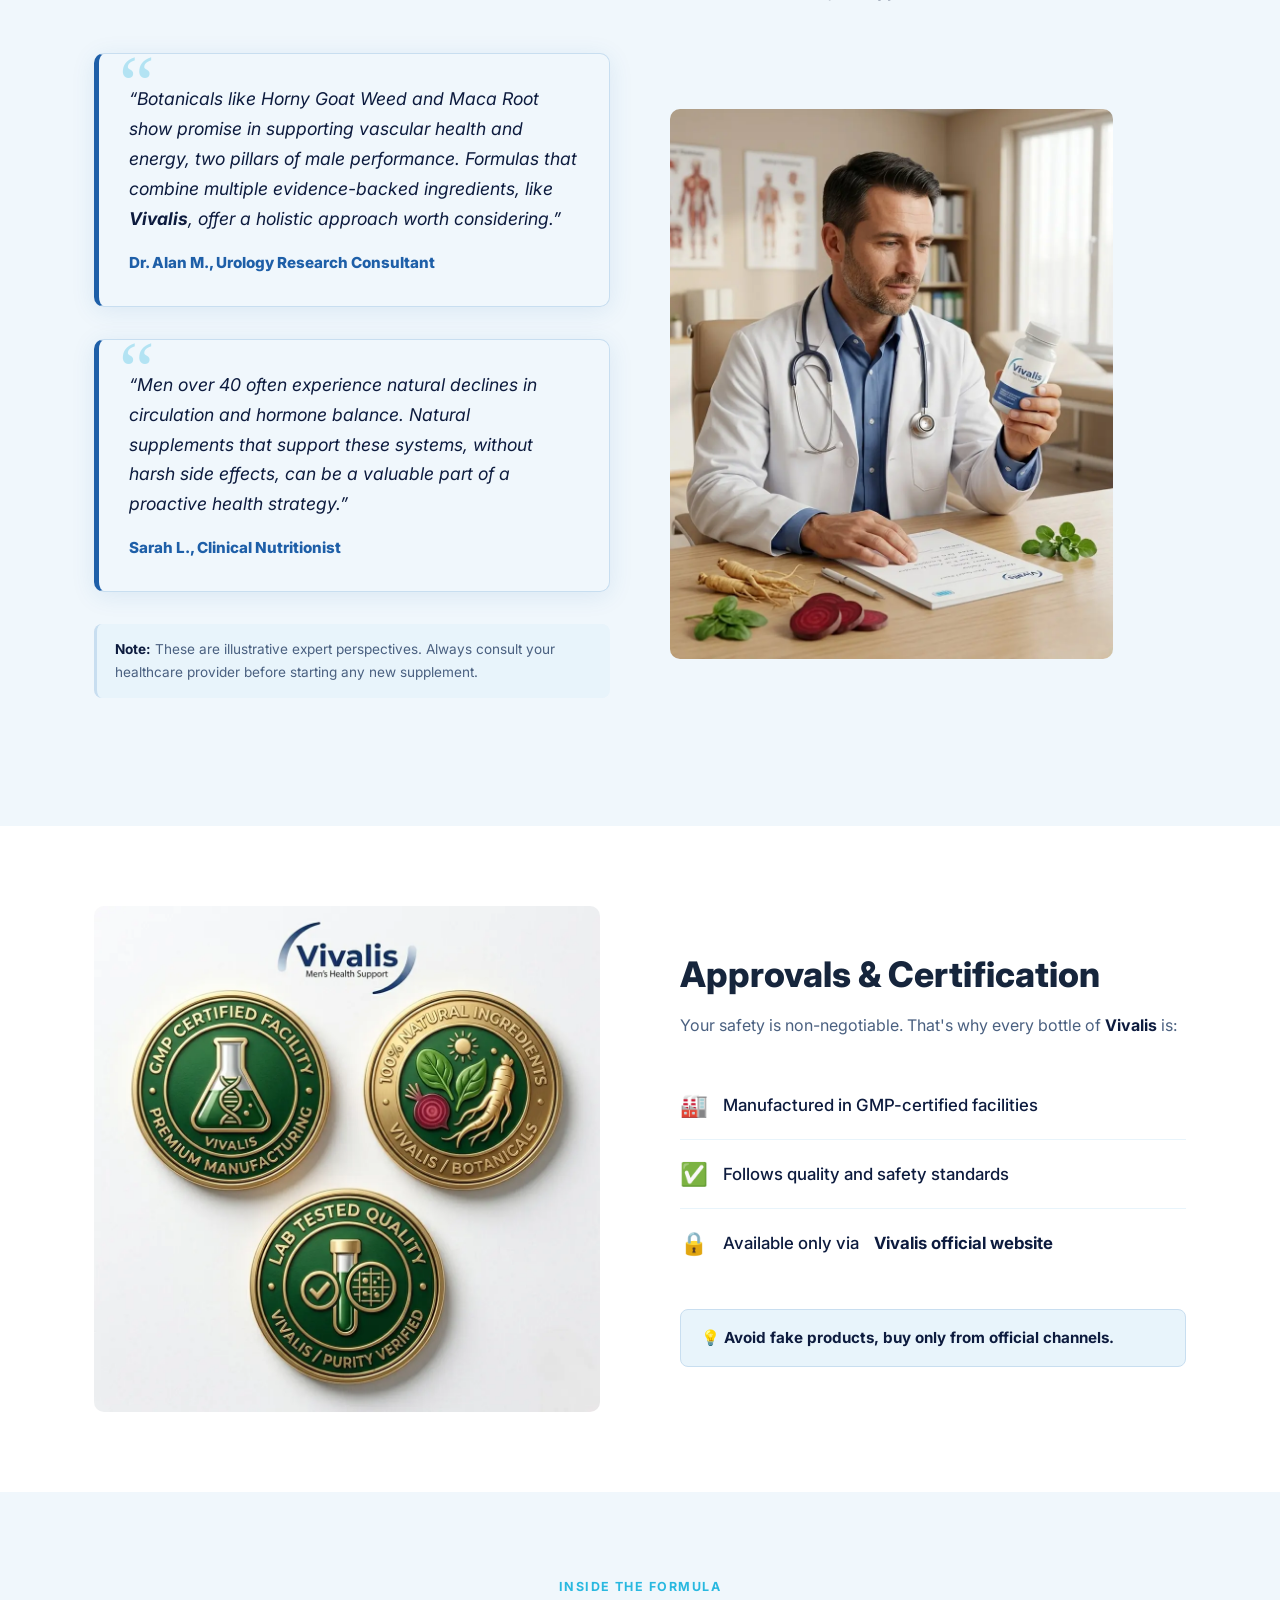
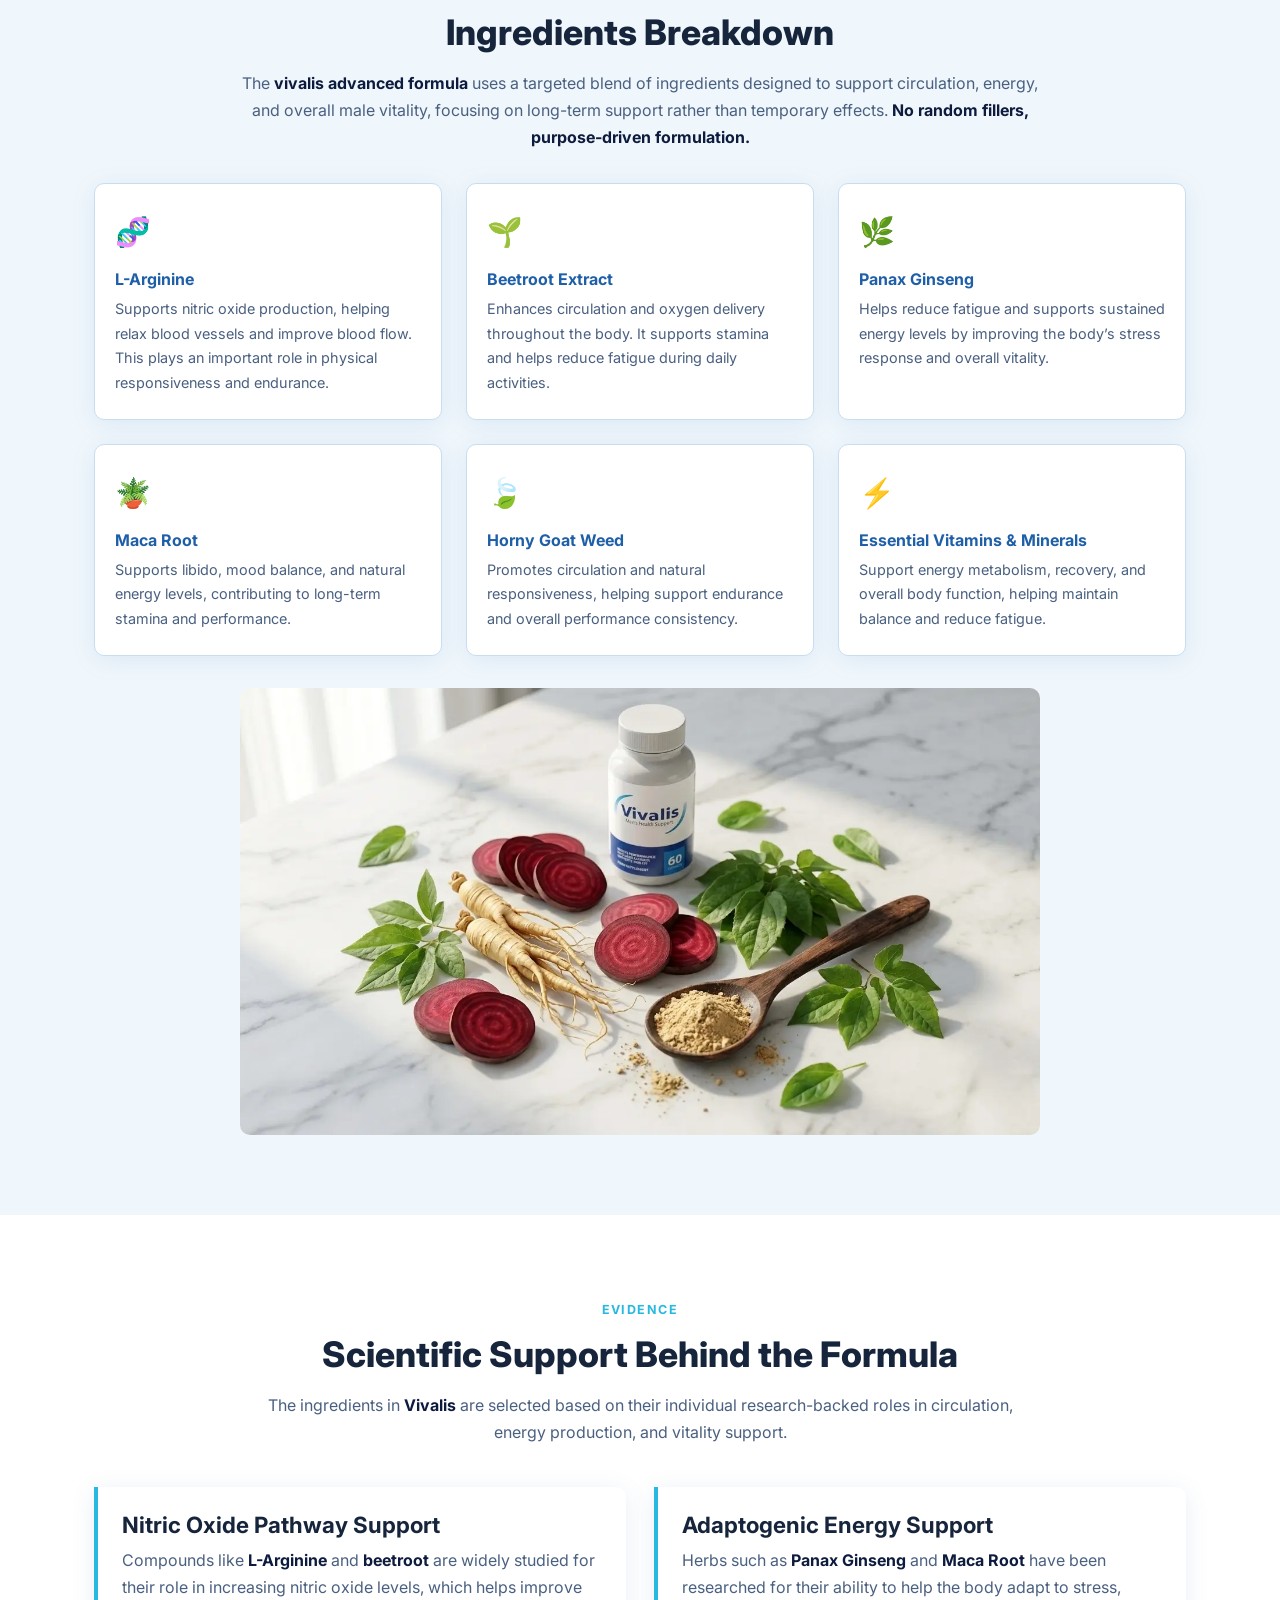
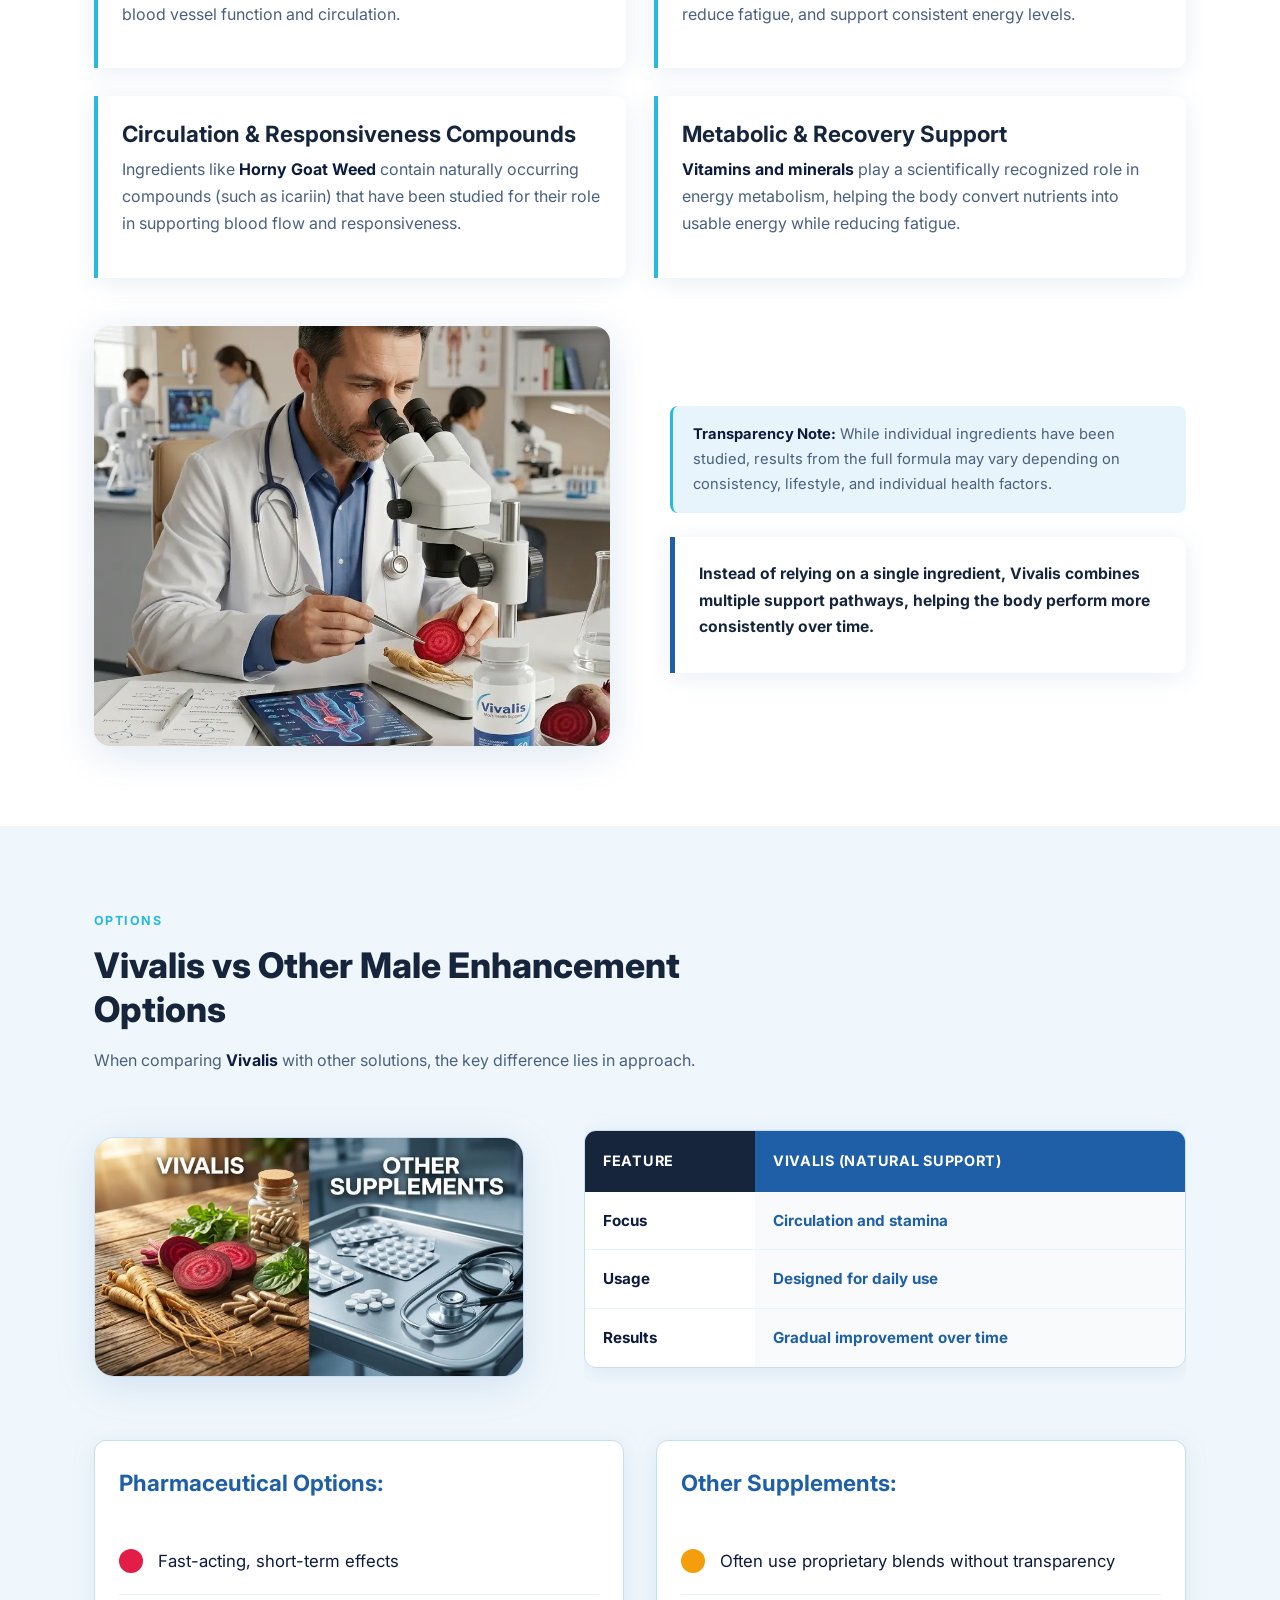
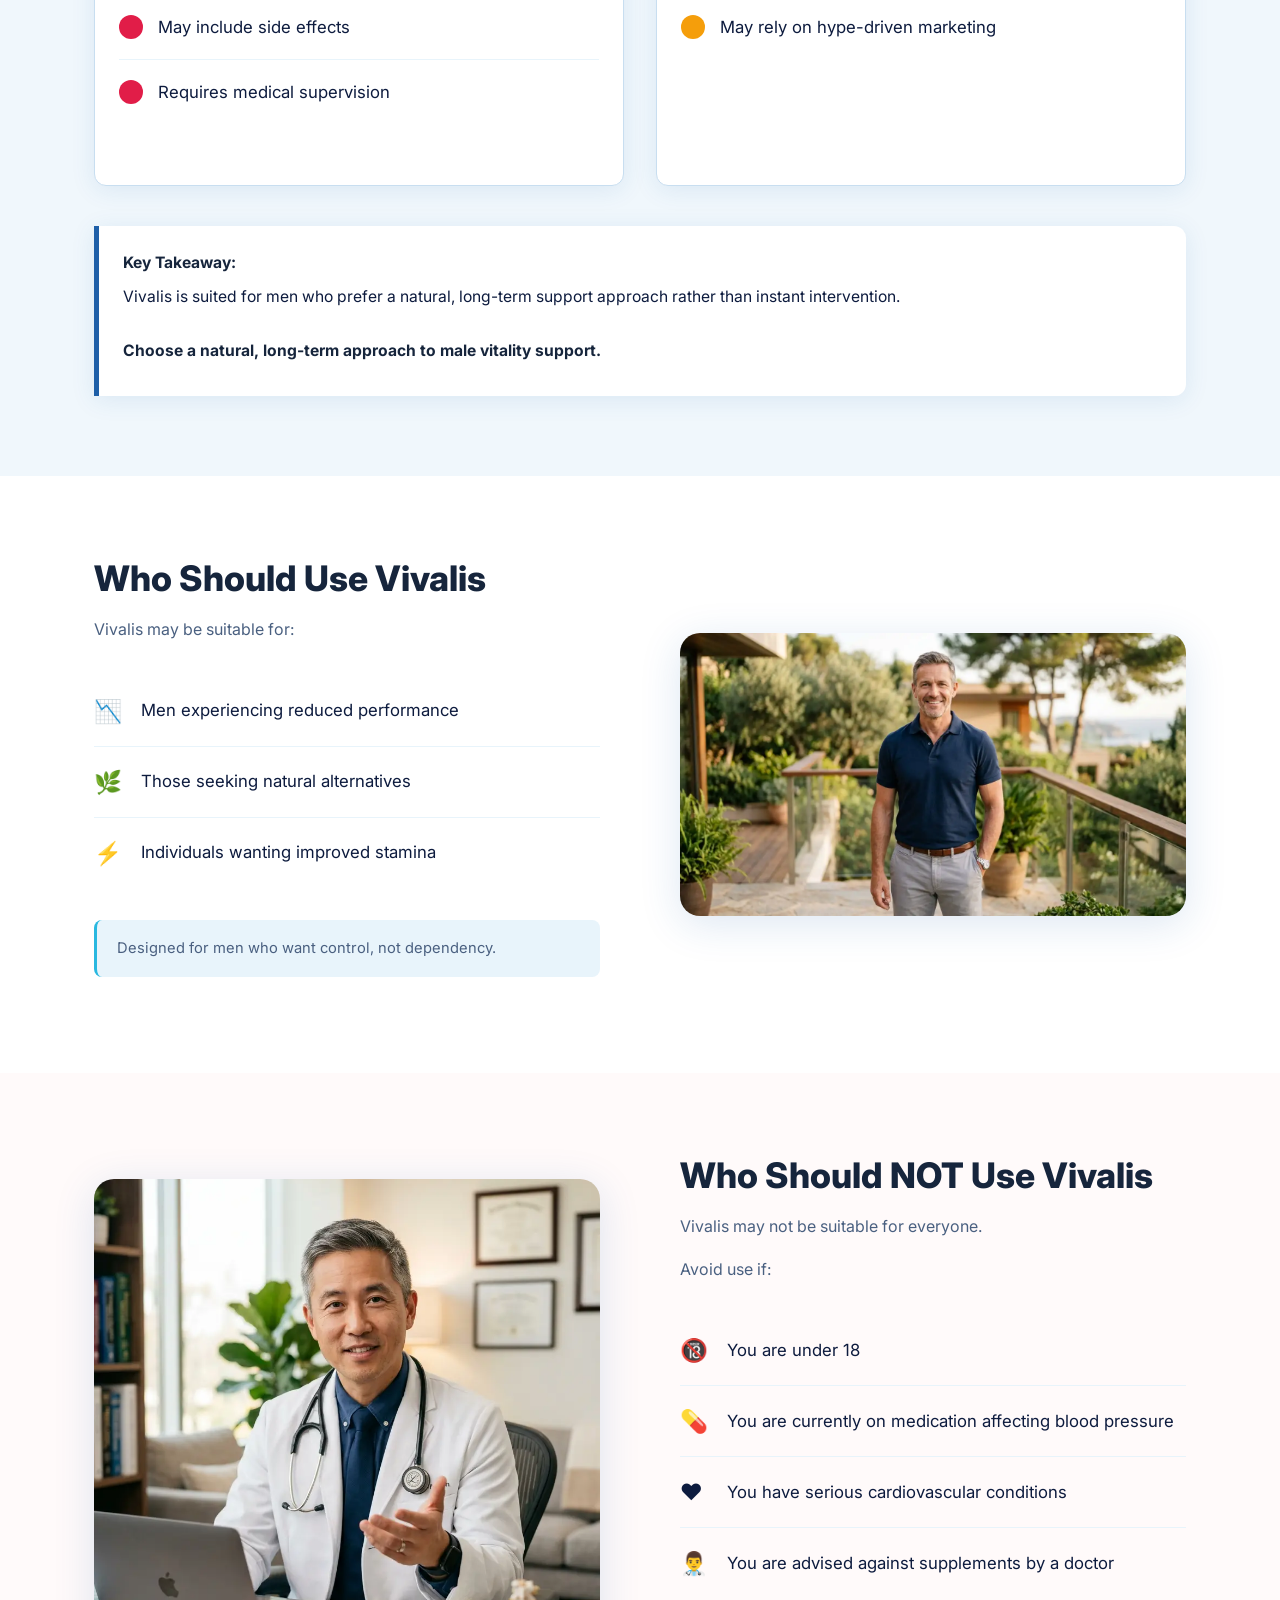
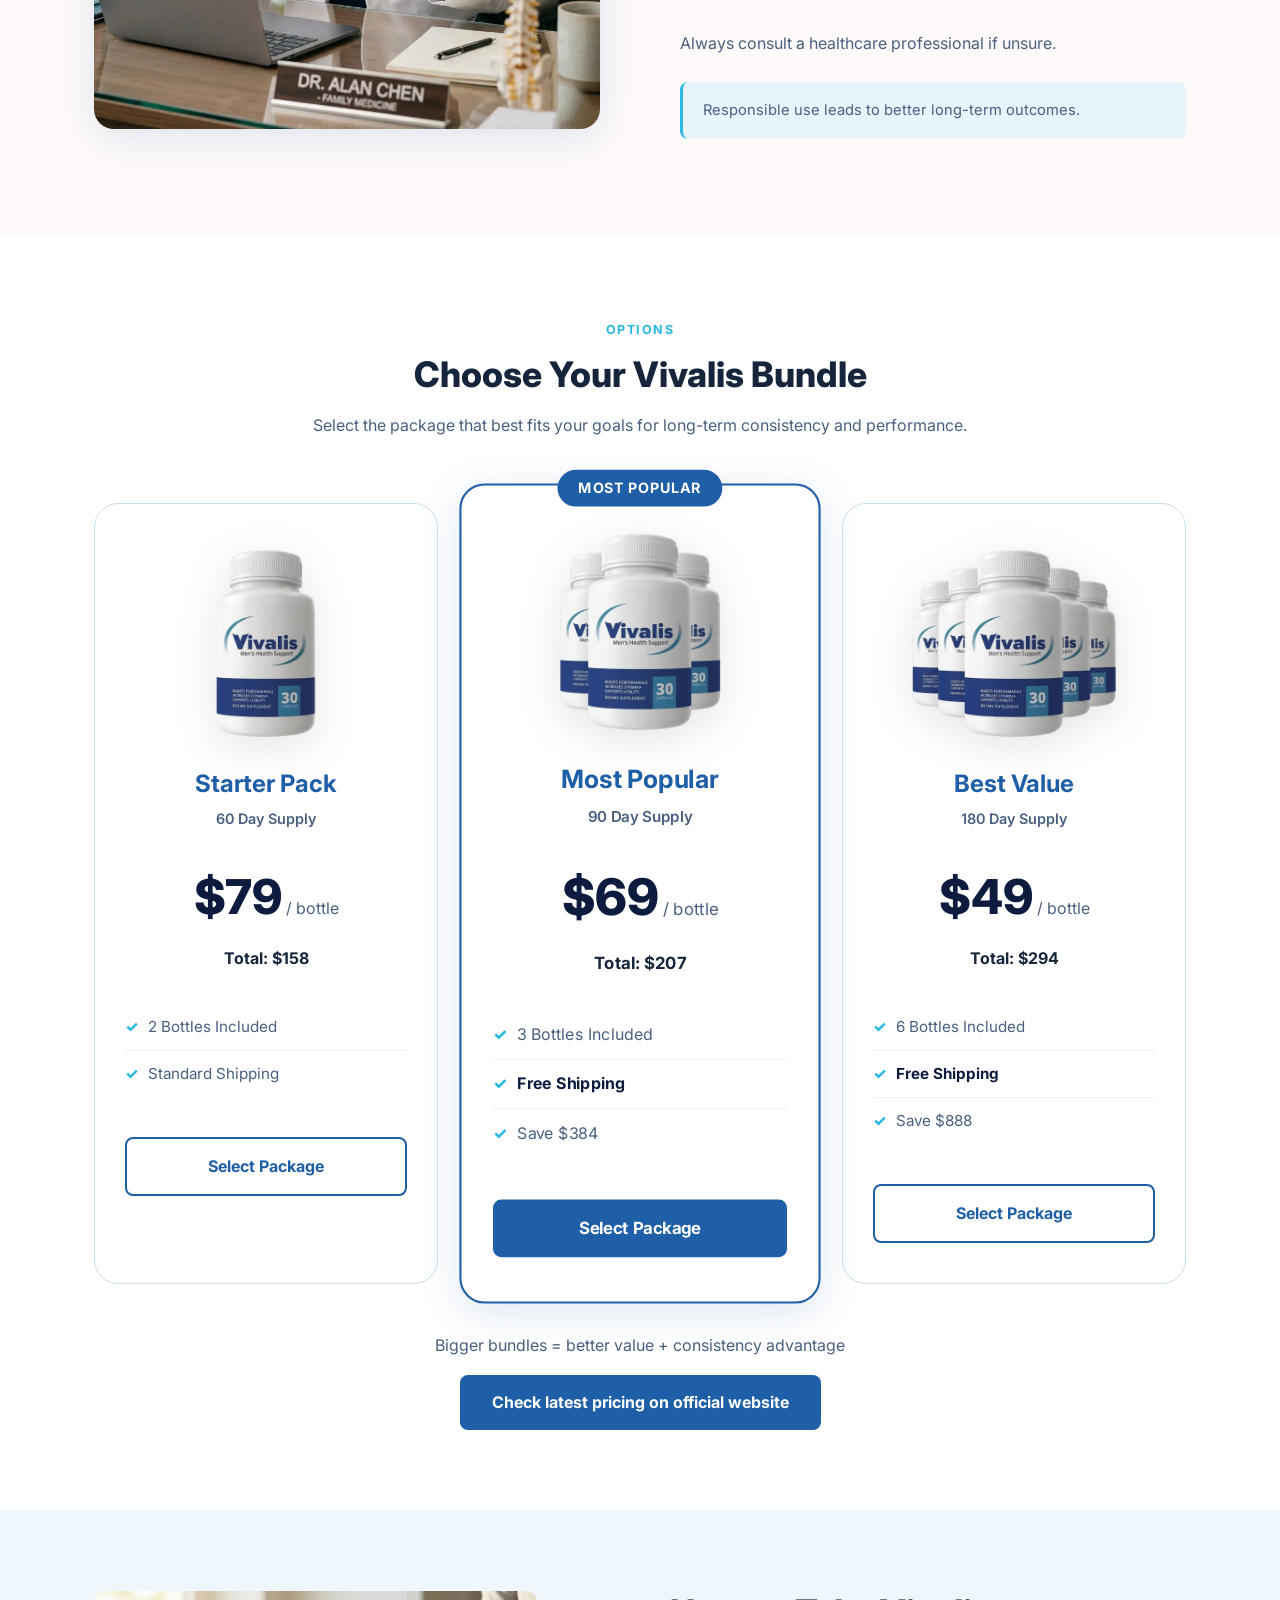
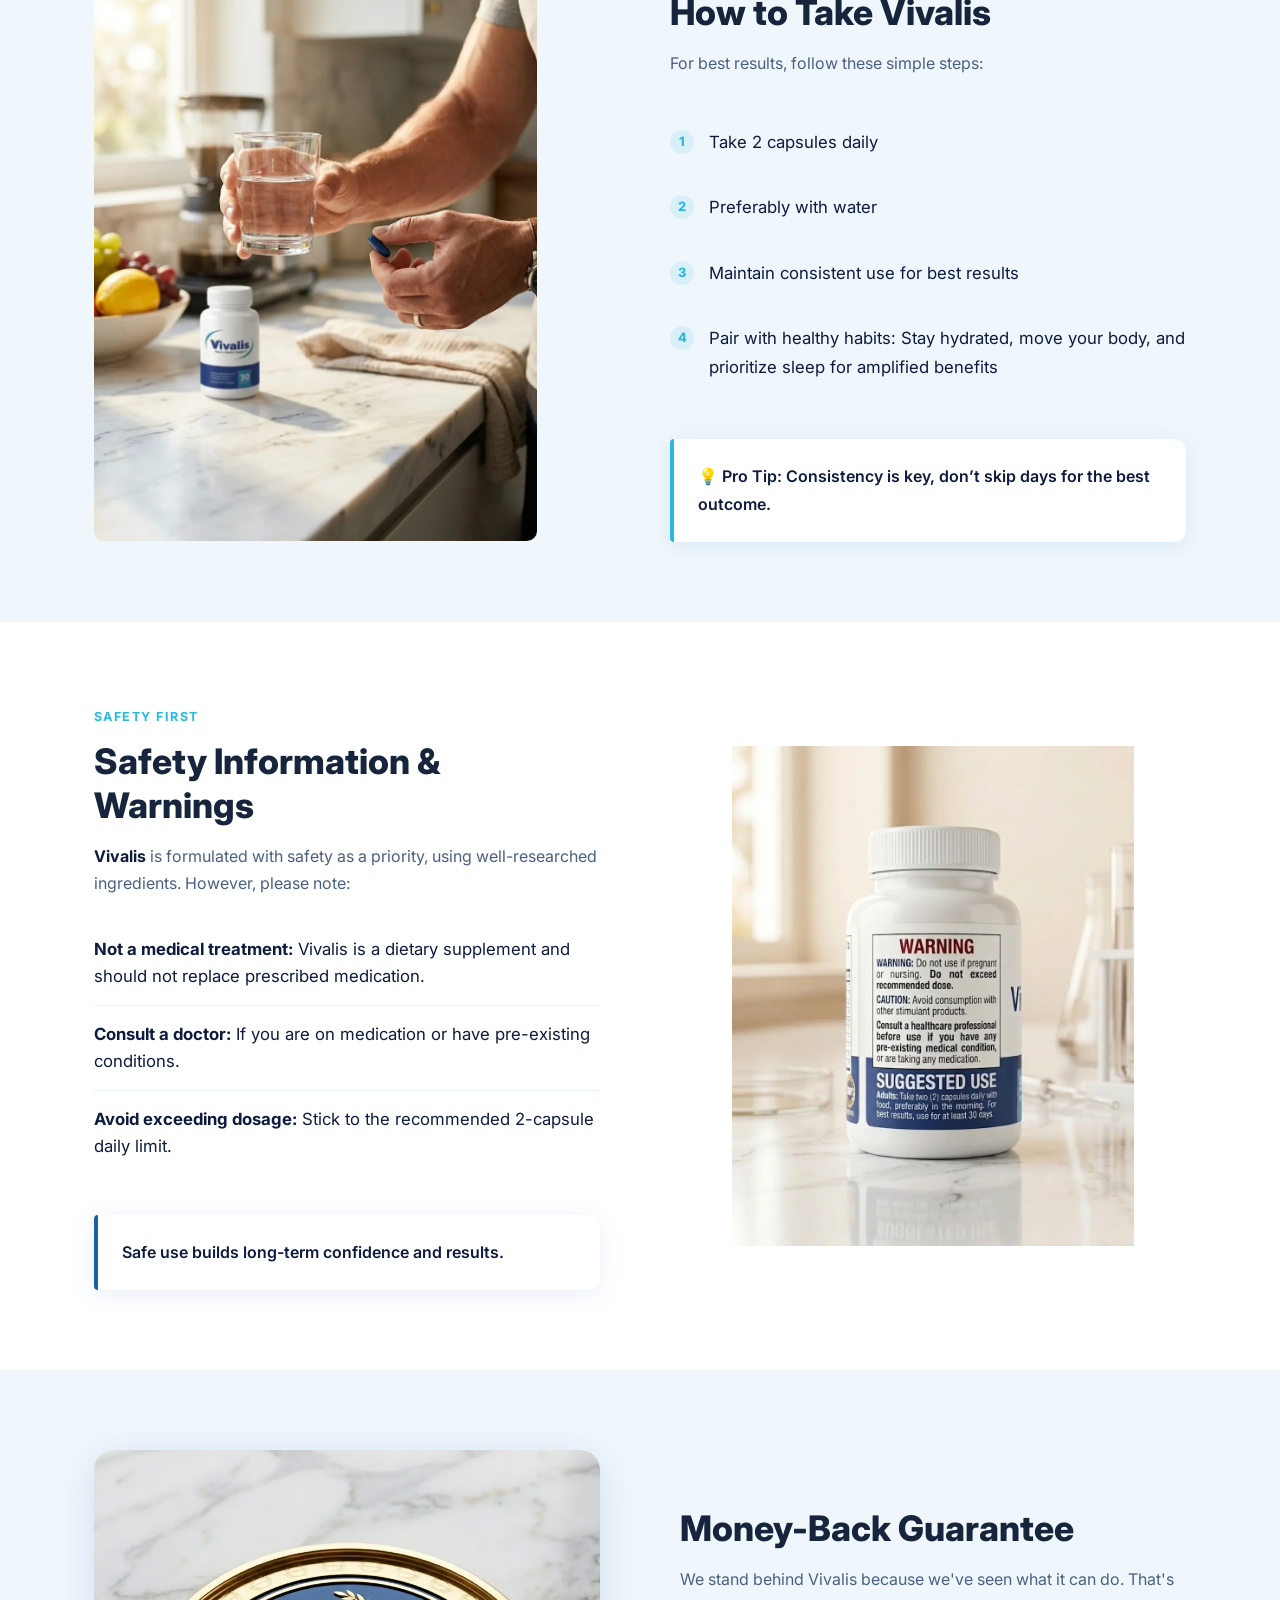
==== commit 03935278: "Limit ingredients image size on desktop for better proportions" ====
--- a/public_html/index.html
+++ b/public_html/index.html
@@ -653,7 +653,7 @@
             <div style="text-align: center; margin-top: 2rem;">
                 <img src="Images/natural ingredients in vivalis capsules.webp"
                     alt="natural ingredients in vivalis capsules"
-                    style="max-width: 100%; height: auto; margin: 0 auto; display: block;">
+                    style="max-width: 800px; width: 100%; height: auto; margin: 0 auto; display: block;">
             </div>
         </div>
     </section>
